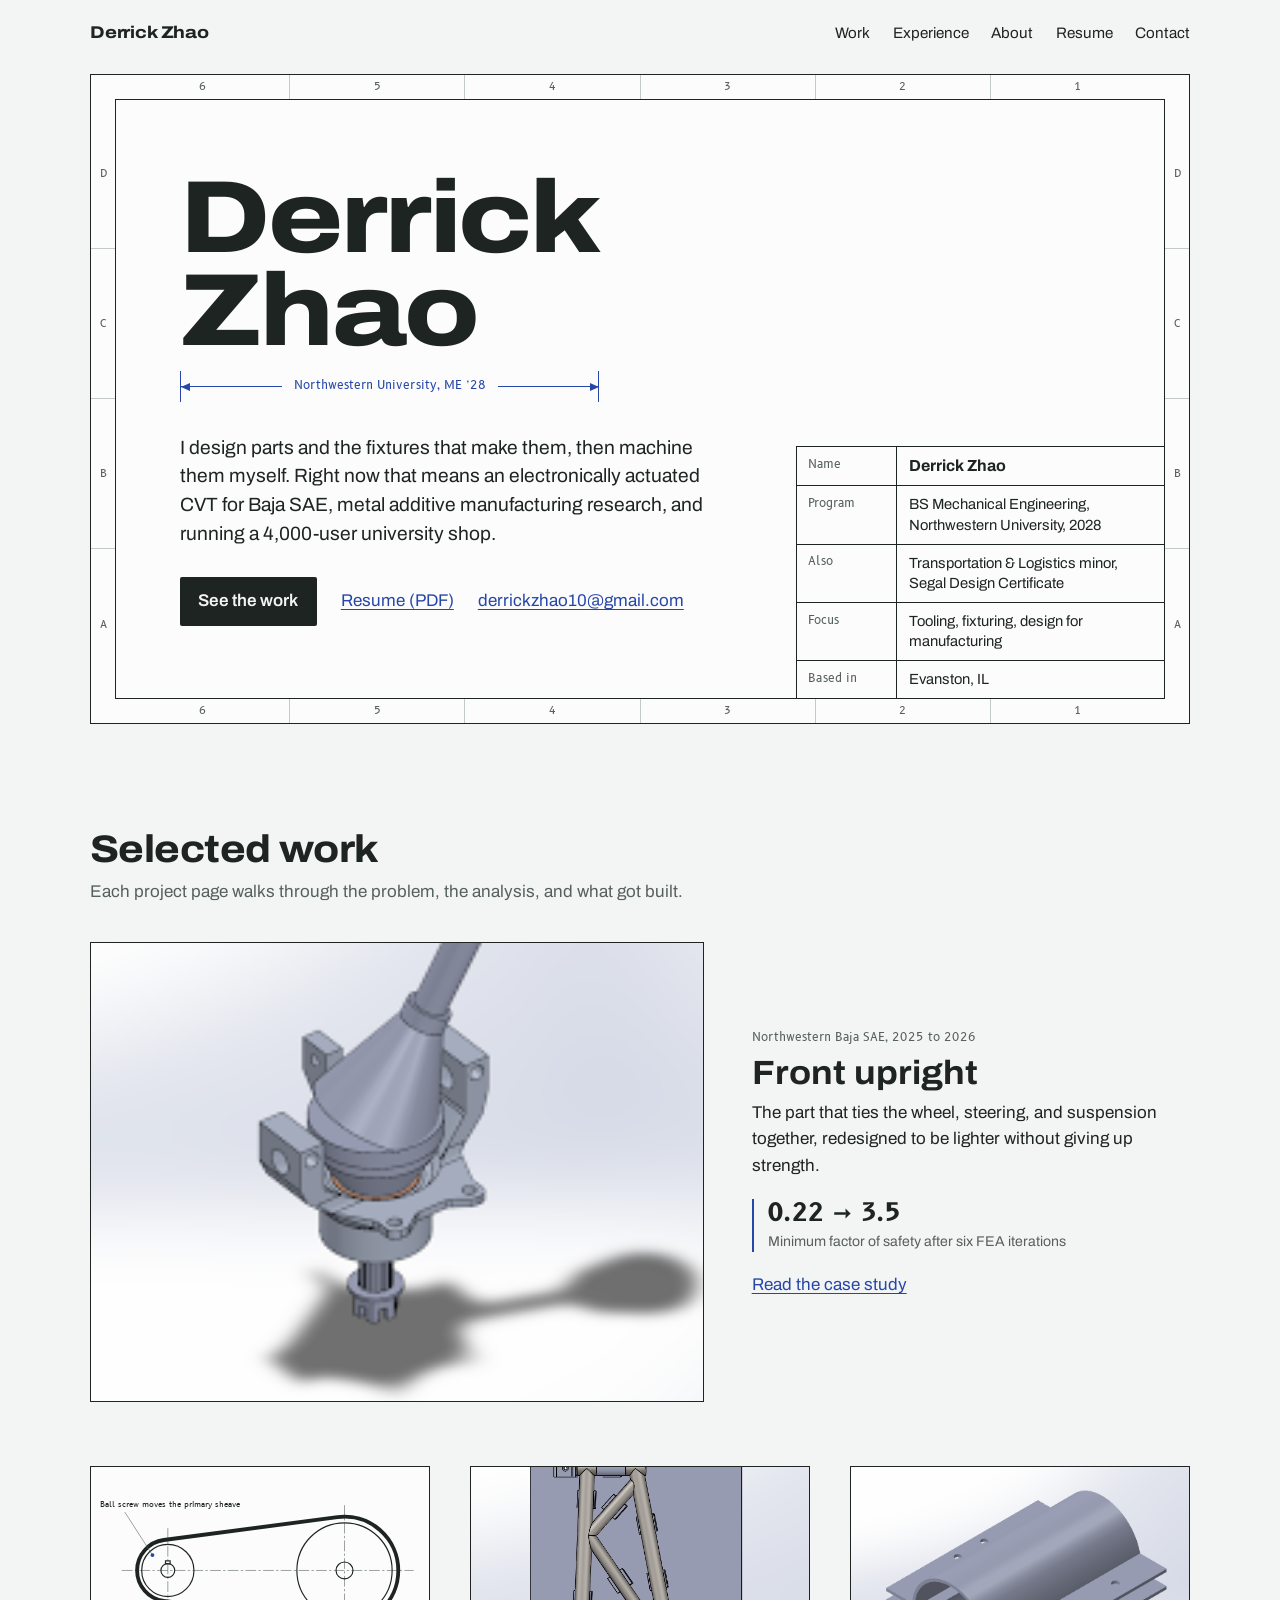
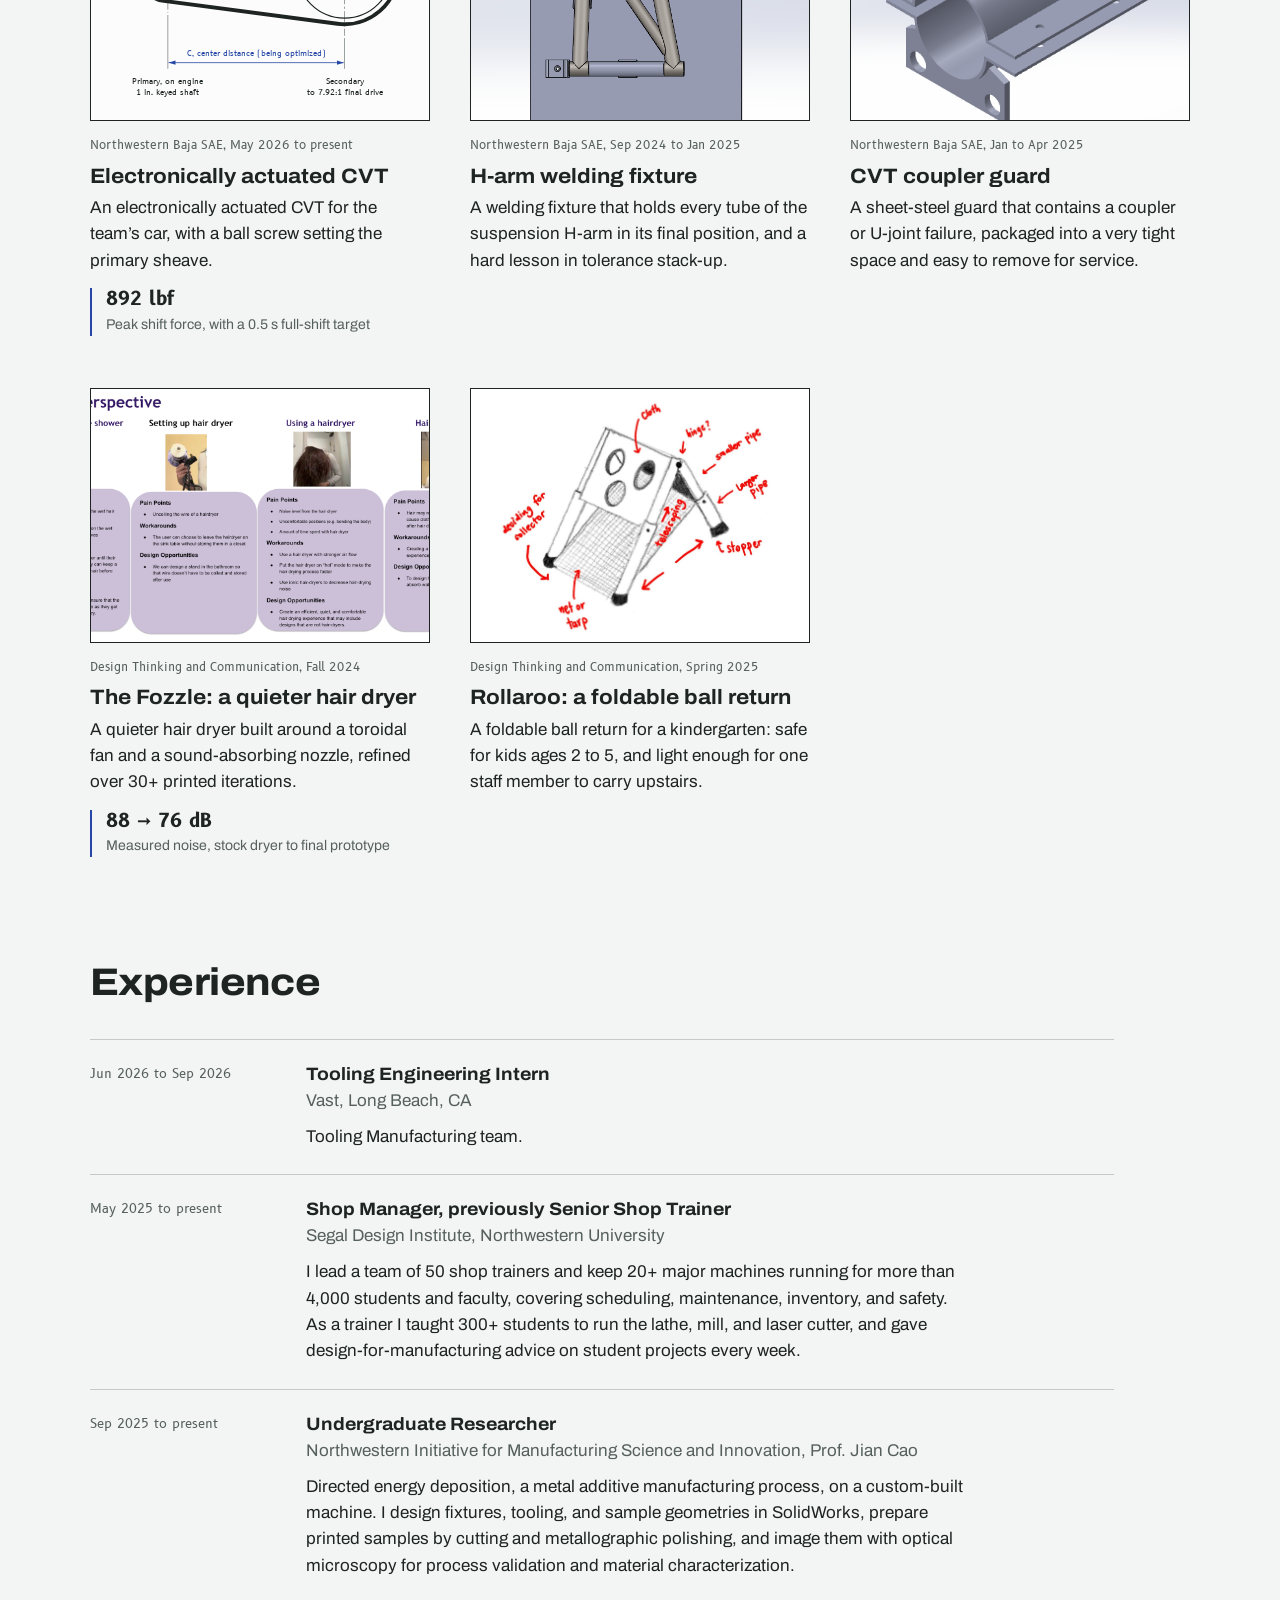
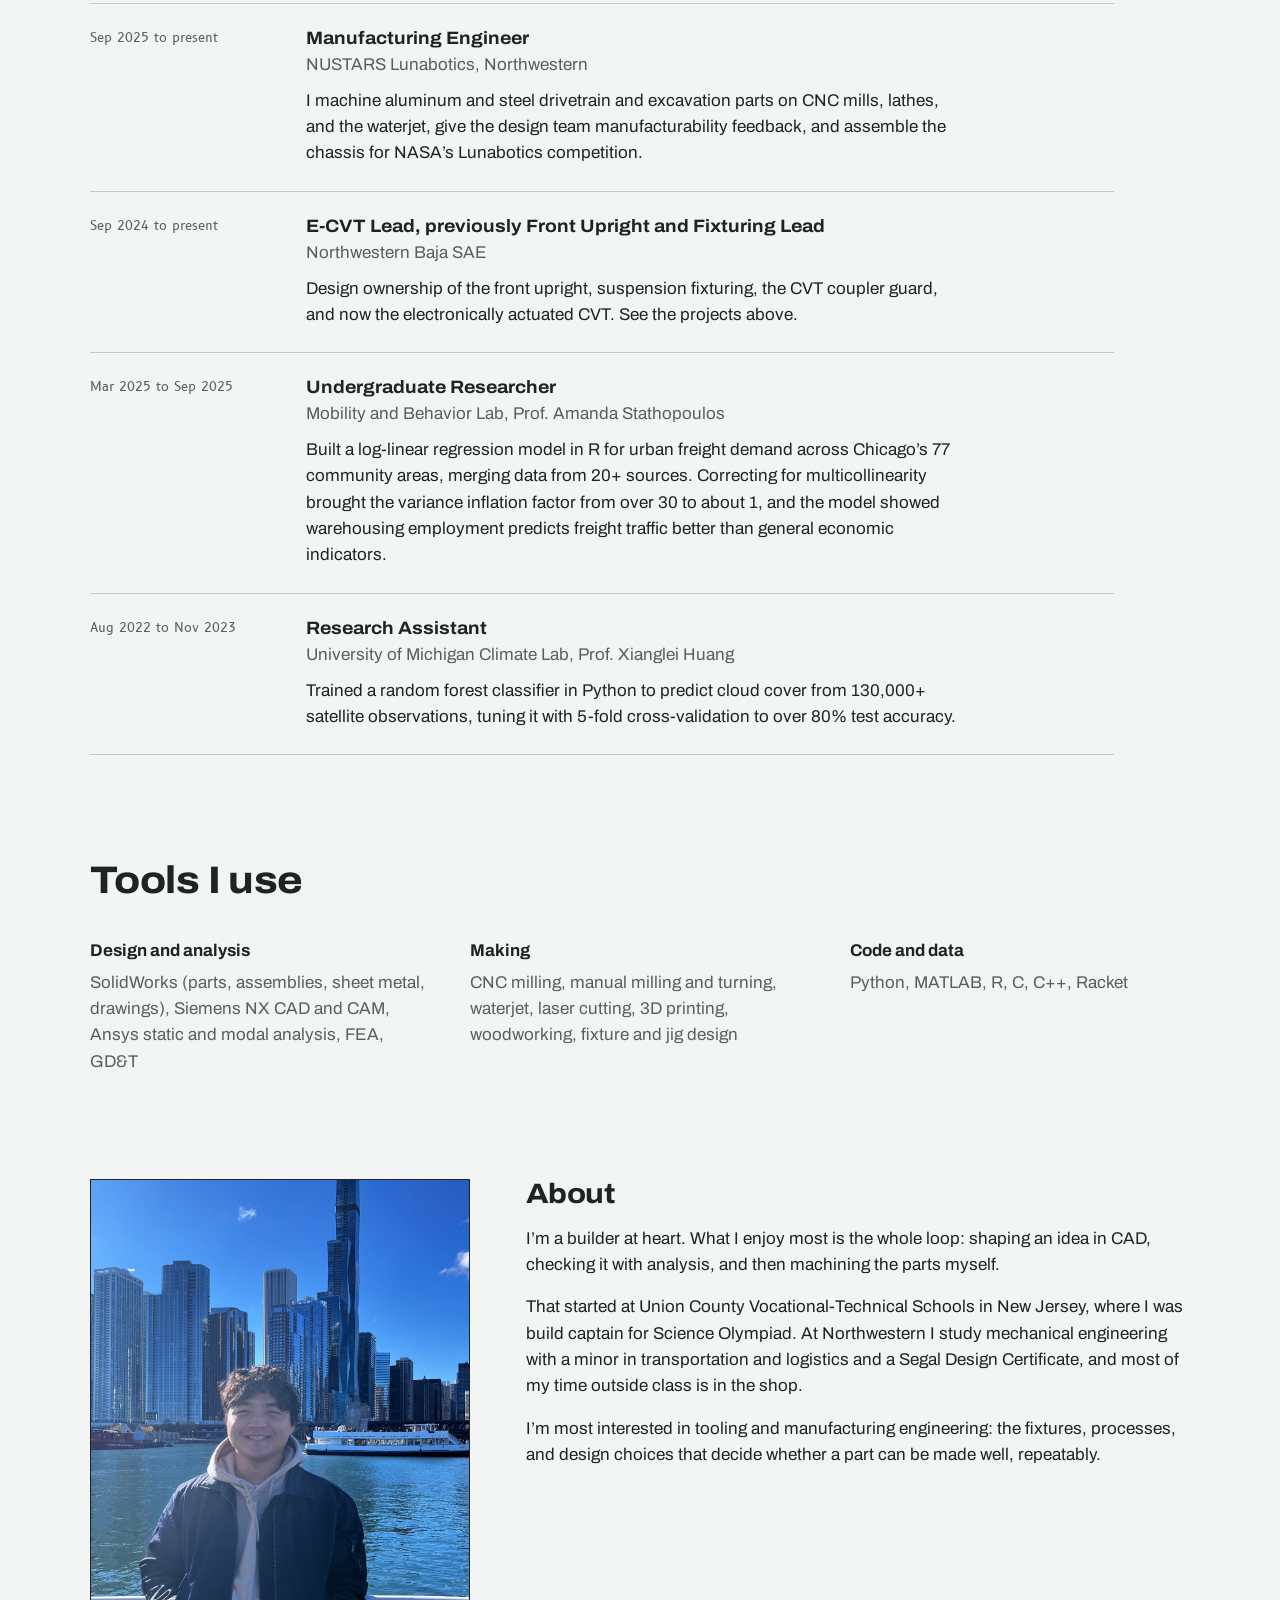
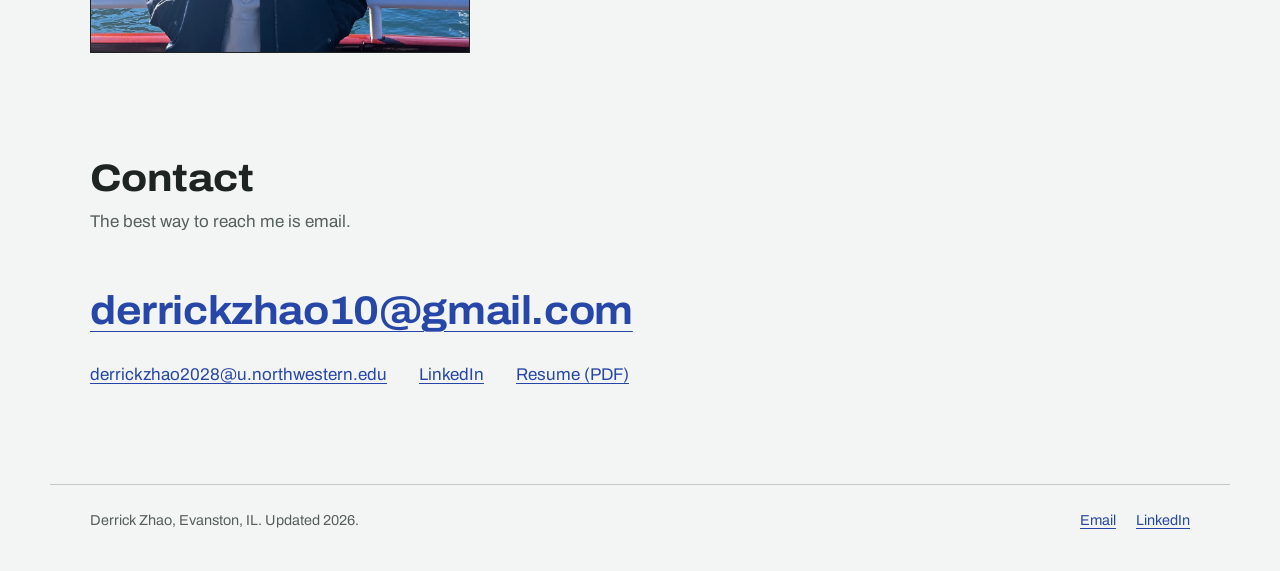
==== index.html @ 694c4a90 "Add files via upload" ====
<!doctype html>
<html lang="en">
<head>
<meta charset="utf-8">
<meta name="viewport" content="width=device-width, initial-scale=1">
<title>Derrick Zhao | Mechanical engineering portfolio</title>
<meta name="description" content="Derrick Zhao designs parts and the fixtures that make them. Mechanical engineering at Northwestern: Baja SAE, metal additive manufacturing research, and shop management.">
<meta property="og:title" content="Derrick Zhao | Mechanical engineering portfolio">
<meta property="og:description" content="Derrick Zhao designs parts and the fixtures that make them. Mechanical engineering at Northwestern: Baja SAE, metal additive manufacturing research, and shop management.">
<meta property="og:type" content="website">
<link rel="icon" href="assets/favicon.svg" type="image/svg+xml">
<link rel="preconnect" href="https://fonts.googleapis.com">
<link rel="preconnect" href="https://fonts.gstatic.com" crossorigin>
<link rel="stylesheet" href="https://fonts.googleapis.com/css2?family=Archivo:wdth,wght@62..125,100..900&family=B612:wght@400;700&display=swap">
<link rel="stylesheet" href="assets/css/site.css">
<script src="assets/js/site.js" defer></script>
</head>
<body>
<a class="skip" href="#main">Skip to content</a>
<header class="site-header">
  <a class="wordmark" href="index.html">Derrick Zhao</a>
  <nav aria-label="Main">
    <a href="index.html#work">Work</a>
    <a href="index.html#experience">Experience</a>
    <a href="index.html#about">About</a>
    <a href="assets/Derrick_Zhao_Resume.pdf">Resume</a>
    <a href="index.html#contact">Contact</a>
  </nav>
</header>
<main id="main">
<section class="sheet" aria-label="Introduction">
  <div class="sheet-frame">
    <div class="zone-row top" aria-hidden="true"><span>6</span><span>5</span><span>4</span><span>3</span><span>2</span><span>1</span></div>
    <div class="zone-col left" aria-hidden="true"><span>D</span><span>C</span><span>B</span><span>A</span></div>
    <div class="sheet-body">
      <div class="hero-main">
        <div class="name-block">
          <h1 class="name">Derrick<br>Zhao</h1>
          <div class="dim" aria-hidden="true"><span class="dim-arm"></span><span class="dim-text">Northwestern University, ME ’28</span><span class="dim-arm"></span></div>
        </div>
        <p class="lede">I design parts and the fixtures that make them, then machine them myself. Right now that means an electronically actuated CVT for Baja SAE, metal additive manufacturing research, and running a 4,000-user university shop.</p>
        <div class="hero-actions">
          <a class="button" href="#work">See the work</a>
          <a href="assets/Derrick_Zhao_Resume.pdf">Resume (PDF)</a>
          <a href="mailto:derrickzhao10@gmail.com">derrickzhao10@gmail.com</a>
        </div>
      </div>
      <dl class="title-block">
  <div class="tb-name"><dt>Name</dt><dd>Derrick Zhao</dd></div>
  <div><dt>Program</dt><dd>BS Mechanical Engineering, Northwestern University, 2028</dd></div>
  <div><dt>Also</dt><dd>Transportation &amp; Logistics minor, Segal Design Certificate</dd></div>
  <div><dt>Focus</dt><dd>Tooling, fixturing, design for manufacturing</dd></div>
  <div><dt>Based in</dt><dd>Evanston, IL</dd></div>
</dl>
    </div>
    <div class="zone-col right" aria-hidden="true"><span>D</span><span>C</span><span>B</span><span>A</span></div>
    <div class="zone-row bottom" aria-hidden="true"><span>6</span><span>5</span><span>4</span><span>3</span><span>2</span><span>1</span></div>
  </div>
</section>

<section class="section" id="work">
  <div class="section-head">
    <h2>Selected work</h2>
    <p>Each project page walks through the problem, the analysis, and what got built.</p>
  </div>
<article class="feature">
  <a class="view-link" href="projects/front-upright.html" tabindex="-1" aria-hidden="true"><div class="view"><img src="assets/img/front-upright/hero.jpg" alt="Front upright CAD model" loading="lazy"></div></a>
  <div>
    <p class="meta">Northwestern Baja SAE, 2025 to 2026</p>
    <h3><a href="projects/front-upright.html">Front upright</a></h3>
    <p>The part that ties the wheel, steering, and suspension together, redesigned to be lighter without giving up strength.</p>
    <p class="result"><span class="result-figure">0.22 → 3.5</span><span class="result-label">Minimum factor of safety after six FEA iterations</span></p>
    <p><a href="projects/front-upright.html">Read the case study</a></p>
  </div>
</article>
  <div class="work-grid">
<article class="work-item">
  <a class="view-link" href="projects/e-cvt.html" tabindex="-1" aria-hidden="true"><div class="view contain"><svg class="schematic" viewBox="0 0 440 280" role="img" aria-labelledby="ecvt-t">
  <title id="ecvt-t">Schematic of the E-CVT: a smaller primary pulley on the engine shaft and a larger secondary pulley joined by the belt, with the center distance dimensioned.</title>
  <defs>
    <marker id="arr" viewBox="0 0 10 10" refX="10" refY="5" markerWidth="9" markerHeight="9" orient="auto-start-reverse">
      <path class="acc-fill" d="M0 1.8 L10 5 L0 8.2z"/>
    </marker>
  </defs>
  <line class="center" x1="40" y1="110" x2="420" y2="110"/>
  <line class="center" x1="100" y1="55" x2="100" y2="165"/>
  <line class="center" x1="330" y1="25" x2="330" y2="195"/>
  <path class="belt" d="M94.78 70.34 L320.87 40.60 A70 70 0 1 1 320.87 179.40 L94.78 149.66 A40 40 0 0 1 94.78 70.34Z"/>
  <circle class="part" cx="100" cy="110" r="34"/>
  <circle class="part" cx="100" cy="110" r="9"/>
  <rect class="part" x="97" y="97.5" width="6" height="4"/>
  <circle class="part" cx="330" cy="110" r="62"/>
  <circle class="part" cx="330" cy="110" r="11"/>
  <line class="thin" x1="100" y1="168" x2="100" y2="238"/>
  <line class="thin" x1="330" y1="198" x2="330" y2="238"/>
  <line class="acc" x1="101" y1="230" x2="329" y2="230" marker-start="url(#arr)" marker-end="url(#arr)"/>
  <text class="acc-text" x="215" y="222" text-anchor="middle">C, center distance (being optimized)</text>
  <text x="100" y="258" text-anchor="middle">Primary, on engine</text>
  <text x="100" y="272" text-anchor="middle">1 in. keyed shaft</text>
  <text x="330" y="258" text-anchor="middle">Secondary</text>
  <text x="330" y="272" text-anchor="middle">to 7.92:1 final drive</text>
  <line class="thin" x1="44" y1="34" x2="80" y2="90"/>
  <circle class="acc-fill" cx="80" cy="90" r="2.5"/>
  <text x="12" y="28">Ball screw moves the primary sheave</text>
</svg></div></a>
  <p class="meta">Northwestern Baja SAE, May 2026 to present</p>
  <h3><a href="projects/e-cvt.html">Electronically actuated CVT</a></h3>
  <p>An electronically actuated CVT for the team’s car, with a ball screw setting the primary sheave.</p>
  <p class="result"><span class="result-figure">892 lbf</span><span class="result-label">Peak shift force, with a 0.5 s full-shift target</span></p>
</article>
<article class="work-item">
  <a class="view-link" href="projects/h-arm-fixture.html" tabindex="-1" aria-hidden="true"><div class="view"><img src="assets/img/h-arm-fixture/hero.jpg" alt="H-arm welding fixture CAD assembly" loading="lazy"></div></a>
  <p class="meta">Northwestern Baja SAE, Sep 2024 to Jan 2025</p>
  <h3><a href="projects/h-arm-fixture.html">H-arm welding fixture</a></h3>
  <p>A welding fixture that holds every tube of the suspension H-arm in its final position, and a hard lesson in tolerance stack-up.</p>
  
</article>
<article class="work-item">
  <a class="view-link" href="projects/cvt-coupler-guard.html" tabindex="-1" aria-hidden="true"><div class="view"><img src="assets/img/cvt-coupler-guard/hero.jpg" alt="CVT coupler guard in the vehicle assembly" loading="lazy"></div></a>
  <p class="meta">Northwestern Baja SAE, Jan to Apr 2025</p>
  <h3><a href="projects/cvt-coupler-guard.html">CVT coupler guard</a></h3>
  <p>A sheet-steel guard that contains a coupler or U-joint failure, packaged into a very tight space and easy to remove for service.</p>
  
</article>
<article class="work-item">
  <a class="view-link" href="projects/fozzle.html" tabindex="-1" aria-hidden="true"><div class="view"><img src="assets/img/fozzle/hero.jpg" alt="The Fozzle hair dryer prototype" loading="lazy"></div></a>
  <p class="meta">Design Thinking and Communication, Fall 2024</p>
  <h3><a href="projects/fozzle.html">The Fozzle: a quieter hair dryer</a></h3>
  <p>A quieter hair dryer built around a toroidal fan and a sound-absorbing nozzle, refined over 30+ printed iterations.</p>
  <p class="result"><span class="result-figure">88 → 76 dB</span><span class="result-label">Measured noise, stock dryer to final prototype</span></p>
</article>
<article class="work-item">
  <a class="view-link" href="projects/rollaroo.html" tabindex="-1" aria-hidden="true"><div class="view"><img src="assets/img/rollaroo/hero.jpg" alt="Rollaroo foldable ball return" loading="lazy"></div></a>
  <p class="meta">Design Thinking and Communication, Spring 2025</p>
  <h3><a href="projects/rollaroo.html">Rollaroo: a foldable ball return</a></h3>
  <p>A foldable ball return for a kindergarten: safe for kids ages 2 to 5, and light enough for one staff member to carry upstairs.</p>
  
</article>
  </div>
</section>

<section class="section" id="experience">
  <div class="section-head">
    <h2>Experience</h2>
  </div>
  <ol class="timeline" reversed>
    <li>
      <p class="when">Jun 2026 to Sep 2026</p>
      <div class="body">
        <h3>Tooling Engineering Intern</h3>
        <p class="org">Vast, Long Beach, CA</p>
        <p>Tooling Manufacturing team.</p>
        <!-- TODO: Add 1 to 2 sentences on what you designed or built, cleared for public sharing. -->
      </div>
    </li>
    <li>
      <p class="when">May 2025 to present</p>
      <div class="body">
        <h3>Shop Manager, previously Senior Shop Trainer</h3>
        <p class="org">Segal Design Institute, Northwestern University</p>
        <p>I lead a team of 50 shop trainers and keep 20+ major machines running for more than 4,000 students and faculty, covering scheduling, maintenance, inventory, and safety. As a trainer I taught 300+ students to run the lathe, mill, and laser cutter, and gave design-for-manufacturing advice on student projects every week.</p>
      </div>
    </li>
    <li>
      <p class="when">Sep 2025 to present</p>
      <div class="body">
        <h3>Undergraduate Researcher</h3>
        <p class="org">Northwestern Initiative for Manufacturing Science and Innovation, Prof. Jian Cao</p>
        <p>Directed energy deposition, a metal additive manufacturing process, on a custom-built machine. I design fixtures, tooling, and sample geometries in SolidWorks, prepare printed samples by cutting and metallographic polishing, and image them with optical microscopy for process validation and material characterization.</p>
      </div>
    </li>
    <li>
      <p class="when">Sep 2025 to present</p>
      <div class="body">
        <h3>Manufacturing Engineer</h3>
        <p class="org">NUSTARS Lunabotics, Northwestern</p>
        <p>I machine aluminum and steel drivetrain and excavation parts on CNC mills, lathes, and the waterjet, give the design team manufacturability feedback, and assemble the chassis for NASA’s Lunabotics competition.</p>
      </div>
    </li>
    <li>
      <p class="when">Sep 2024 to present</p>
      <div class="body">
        <h3>E-CVT Lead, previously Front Upright and Fixturing Lead</h3>
        <p class="org">Northwestern Baja SAE</p>
        <p>Design ownership of the front upright, suspension fixturing, the CVT coupler guard, and now the electronically actuated CVT. See the projects above.</p>
      </div>
    </li>
    <li>
      <p class="when">Mar 2025 to Sep 2025</p>
      <div class="body">
        <h3>Undergraduate Researcher</h3>
        <p class="org">Mobility and Behavior Lab, Prof. Amanda Stathopoulos</p>
        <p>Built a log-linear regression model in R for urban freight demand across Chicago’s 77 community areas, merging data from 20+ sources. Correcting for multicollinearity brought the variance inflation factor from over 30 to about 1, and the model showed warehousing employment predicts freight traffic better than general economic indicators.</p>
      </div>
    </li>
    <li>
      <p class="when">Aug 2022 to Nov 2023</p>
      <div class="body">
        <h3>Research Assistant</h3>
        <p class="org">University of Michigan Climate Lab, Prof. Xianglei Huang</p>
        <p>Trained a random forest classifier in Python to predict cloud cover from 130,000+ satellite observations, tuning it with 5-fold cross-validation to over 80% test accuracy.</p>
      </div>
    </li>
  </ol>
</section>

<section class="section" id="skills">
  <div class="section-head">
    <h2>Tools I use</h2>
  </div>
  <dl class="skills">
    <div>
      <dt>Design and analysis</dt>
      <dd>SolidWorks (parts, assemblies, sheet metal, drawings), Siemens NX CAD and CAM, Ansys static and modal analysis, FEA, GD&amp;T</dd>
    </div>
    <div>
      <dt>Making</dt>
      <dd>CNC milling, manual milling and turning, waterjet, laser cutting, 3D printing, woodworking, fixture and jig design</dd>
    </div>
    <div>
      <dt>Code and data</dt>
      <dd>Python, MATLAB, R, C, C++, Racket</dd>
    </div>
  </dl>
</section>

<section class="section" id="about">
  <div class="about">
    <div class="view"><img src="assets/img/about.jpg" alt="Derrick Zhao" loading="lazy"></div>
    <div class="prose">
      <h2>About</h2>
      <p style="margin-top:1rem">I’m a builder at heart. What I enjoy most is the whole loop: shaping an idea in CAD, checking it with analysis, and then machining the parts myself.</p>
      <p>That started at Union County Vocational-Technical Schools in New Jersey, where I was build captain for Science Olympiad. At Northwestern I study mechanical engineering with a minor in transportation and logistics and a Segal Design Certificate, and most of my time outside class is in the shop.</p>
      <p>I’m most interested in tooling and manufacturing engineering: the fixtures, processes, and design choices that decide whether a part can be made well, repeatably.</p>
    </div>
  </div>
</section>

<section class="section" id="contact">
  <div class="section-head">
    <h2>Contact</h2>
    <p>The best way to reach me is email.</p>
  </div>
  <a class="contact-main" href="mailto:derrickzhao10@gmail.com">derrickzhao10@gmail.com</a>
  <ul class="contact-list">
    <li><a href="mailto:derrickzhao2028@u.northwestern.edu">derrickzhao2028@u.northwestern.edu</a></li>
    <li><a href="https://www.linkedin.com/in/derrick-zhao-846027306">LinkedIn</a></li>
    <li><a href="assets/Derrick_Zhao_Resume.pdf">Resume (PDF)</a></li>
  </ul>
</section>
</main>
<footer class="site-footer">
  <p>Derrick Zhao, Evanston, IL. Updated <span data-year>2026</span>.</p>
  <p><a href="mailto:derrickzhao10@gmail.com">Email</a><a href="https://www.linkedin.com/in/derrick-zhao-846027306">LinkedIn</a></p>
</footer>
</body>
</html>
---- assets/css/site.css ----
/* Derrick Zhao portfolio
   Design idea: the site reads like an engineering drawing sheet. The hero is a
   framed sheet with ASME-style zone markers and a title block; everything else
   stays quiet so the work carries the page. */

:root {
  --paper: #F3F5F4;
  --sheet: #FBFCFB;
  --ink: #1E2422;
  --ink-2: #56605C;
  --rule: #C3CAC7;
  --frame: #1E2422;
  --accent: #2747A8;      /* layout-fluid blue */
  --hatch: #D2D8D5;

  --font-body: "Archivo", "Helvetica Neue", Arial, sans-serif;
  --font-tech: "B612", "Archivo", "Helvetica Neue", Arial, sans-serif;

  --measure: 66ch;
  --page: 1180px;
  --gutter: clamp(1.25rem, 4vw, 2.5rem);
  color-scheme: light;
}

@media (prefers-color-scheme: dark) {
  :root {
    --paper: #151A19;
    --sheet: #1B2120;
    --ink: #E2E7E5;
    --ink-2: #A0AAA6;
    --rule: #38423F;
    --frame: #B9C2BE;
    --accent: #97ACF2;
    --hatch: #2C3533;
    color-scheme: dark;
  }
}

*, *::before, *::after { box-sizing: border-box; }
html { -webkit-text-size-adjust: 100%; scroll-behavior: smooth; }
body {
  margin: 0;
  background: var(--paper);
  color: var(--ink);
  font-family: var(--font-body);
  font-size: 1.0625rem;
  line-height: 1.55;
}
img { display: block; max-width: 100%; }
a { color: var(--accent); text-underline-offset: 0.18em; text-decoration-thickness: 1px; }
a:hover { text-decoration-thickness: 2px; }
:focus-visible { outline: 2px solid var(--accent); outline-offset: 3px; }
p { margin: 0 0 1rem; }

.skip { position: absolute; left: -999px; }
.skip:focus { left: 1rem; top: 1rem; z-index: 10; background: var(--sheet); padding: 0.5rem 1rem; }

/* ---------- Header and footer ---------- */
.site-header {
  max-width: var(--page);
  margin: 0 auto;
  padding: 1.25rem var(--gutter);
  display: flex;
  justify-content: space-between;
  align-items: baseline;
  gap: 0.75rem 1.5rem;
  flex-wrap: wrap;
}
.wordmark {
  color: var(--ink);
  text-decoration: none;
  font-weight: 750;
  font-variation-settings: "wdth" 115;
  letter-spacing: -0.01em;
}
.site-header nav { display: flex; flex-wrap: wrap; gap: 0.5rem 1.4rem; }
.site-header nav a { color: var(--ink); text-decoration: none; font-size: 0.95rem; }
.site-header nav a:hover { color: var(--accent); text-decoration: underline; }

.site-footer {
  max-width: var(--page);
  margin: 6rem auto 0;
  padding: 1.5rem var(--gutter) 2.5rem;
  border-top: 1px solid var(--rule);
  display: flex;
  flex-wrap: wrap;
  justify-content: space-between;
  gap: 0.5rem 2rem;
  font-size: 0.9rem;
  color: var(--ink-2);
}
.site-footer p { margin: 0; }
.site-footer a { margin-left: 1.25rem; }
.site-footer a:first-child { margin-left: 0; }

/* ---------- Hero: the drawing sheet ---------- */
.sheet { max-width: var(--page); margin: 0.5rem auto 0; padding: 0 var(--gutter); }
.sheet-frame {
  display: grid;
  grid-template-columns: 1.5rem minmax(0, 1fr) 1.5rem;
  grid-template-rows: 1.5rem auto 1.5rem;
  border: 1.5px solid var(--frame);
  background: var(--sheet);
}
.zone-row { grid-column: 2; display: flex; }
.zone-row.top { grid-row: 1; }
.zone-row.bottom { grid-row: 3; }
.zone-row span {
  flex: 1;
  text-align: center;
  font: 400 0.7rem/1.5rem var(--font-tech);
  color: var(--ink-2);
  border-left: 1px solid var(--rule);
}
.zone-row span:first-child { border-left: 0; }
.zone-col { grid-row: 2; display: flex; flex-direction: column; }
.zone-col.left { grid-column: 1; }
.zone-col.right { grid-column: 3; }
.zone-col span {
  flex: 1;
  display: flex;
  align-items: center;
  justify-content: center;
  font: 400 0.7rem var(--font-tech);
  color: var(--ink-2);
  border-top: 1px solid var(--rule);
}
.zone-col span:first-child { border-top: 0; }

.sheet-body {
  grid-column: 2;
  grid-row: 2;
  border: 1px solid var(--frame);
  display: grid;
  grid-template-columns: minmax(0, 1fr) minmax(0, 23rem);
  align-items: end;
}
.hero-main { padding: clamp(2rem, 6vw, 4.5rem) clamp(1.25rem, 5vw, 4rem); }

.name-block { display: inline-grid; gap: 0.9rem; margin-bottom: 2rem; }
.name {
  margin: 0;
  font-weight: 800;
  font-variation-settings: "wdth" 118;
  font-size: clamp(3rem, 8vw, 7rem);
  line-height: 0.9;
  letter-spacing: -0.025em;
}

/* Dimension line under the name, with extension lines and arrowheads */
.dim {
  display: flex;
  align-items: center;
  gap: 0.75rem;
  padding: 0.45rem 0;
  border-inline: 1px solid var(--accent);
  color: var(--accent);
  font: 400 0.78rem/1.3 var(--font-tech);
  text-align: center;
}
.dim-text { white-space: nowrap; }
.dim-arm { flex: 1; min-width: 1.5rem; height: 1px; background: currentColor; position: relative; }
.dim-arm::before {
  content: "";
  position: absolute;
  top: -3.5px;
  border-top: 4px solid transparent;
  border-bottom: 4px solid transparent;
}
.dim-arm:first-child::before { left: 0; border-right: 9px solid currentColor; }
.dim-arm:last-child::before { right: 0; border-left: 9px solid currentColor; }

@media (prefers-reduced-motion: no-preference) {
  .dim-arm { animation: draw 0.9s 0.25s cubic-bezier(0.2, 0.7, 0.2, 1) both; }
  .dim-arm:first-child { transform-origin: right center; }
  .dim-arm:last-child { transform-origin: left center; }
  .dim-text { animation: appear 0.5s 0.15s ease-out both; }
}
@keyframes draw { from { transform: scaleX(0); } }
@keyframes appear { from { opacity: 0; } }

.lede { font-size: 1.2rem; line-height: 1.5; max-width: 36rem; margin: 0 0 1.75rem; }
.hero-actions { display: flex; flex-wrap: wrap; align-items: center; gap: 0.75rem 1.5rem; }
.button {
  display: inline-block;
  padding: 0.7rem 1.15rem;
  background: var(--ink);
  color: var(--paper);
  text-decoration: none;
  font-weight: 600;
  border-radius: 2px;
}
.button:hover { background: var(--accent); color: var(--sheet); }

/* Title block: real drawing-sheet info, boxed like the corner of a print */
.title-block { margin: 0; border-top: 1px solid var(--frame); border-left: 1px solid var(--frame); }
.title-block.boxed { border: 1px solid var(--frame); }
.title-block > div {
  display: grid;
  grid-template-columns: 6.25rem minmax(0, 1fr);
  border-top: 1px solid var(--frame);
}
.title-block > div:first-child { border-top: 0; }
.title-block dt {
  padding: 0.55rem 0.7rem;
  border-right: 1px solid var(--frame);
  font: 400 0.72rem/1.5 var(--font-tech);
  color: var(--ink-2);
}
.title-block dd { margin: 0; padding: 0.5rem 0.75rem; font-size: 0.92rem; line-height: 1.4; }
.title-block .tb-name dd { font-weight: 700; font-size: 1rem; }

/* ---------- Sections ---------- */
.section { max-width: var(--page); margin: 0 auto; padding: clamp(4rem, 9vw, 6.5rem) var(--gutter) 0; }
.section-head { max-width: var(--measure); margin-bottom: 2.25rem; }
.section-head p { color: var(--ink-2); margin: 0.6rem 0 0; }
h2 {
  margin: 0;
  font-size: clamp(1.75rem, 3.5vw, 2.4rem);
  font-weight: 750;
  font-variation-settings: "wdth" 110;
  letter-spacing: -0.015em;
  line-height: 1.1;
}
h3 {
  margin: 0 0 0.4rem;
  font-size: 1.3rem;
  font-weight: 700;
  font-variation-settings: "wdth" 108;
  line-height: 1.2;
}
h3 a { color: var(--ink); text-decoration: none; }
h3 a:hover { color: var(--accent); text-decoration: underline; }

/* Image frames. Missing files show a section-hatch and the expected path. */
.view {
  position: relative;
  overflow: hidden;
  aspect-ratio: 4 / 3;
  border: 1px solid var(--frame);
  background: var(--sheet);
}
.view img { width: 100%; height: 100%; object-fit: cover; }
.view.contain img { object-fit: contain; }
.view.is-missing {
  background:
    repeating-linear-gradient(45deg, transparent 0 7px, var(--hatch) 7px 8px),
    var(--sheet);
}
.view.is-missing img { display: none; }
.view.is-missing::after {
  content: attr(data-missing);
  position: absolute;
  left: 0.6rem;
  right: 0.6rem;
  bottom: 0.6rem;
  padding: 0.3rem 0.45rem;
  background: var(--sheet);
  border: 1px solid var(--rule);
  font: 400 0.72rem/1.4 var(--font-tech);
  color: var(--ink-2);
  word-break: break-all;
}
a.view-link { display: block; }

/* Key results */
.result { display: grid; gap: 0.2rem; margin: 1.25rem 0; padding-left: 0.9rem; border-left: 2px solid var(--accent); }
.result-figure { font: 700 1.55rem/1.15 var(--font-tech); }
.result-label { font-size: 0.88rem; color: var(--ink-2); }

.meta { margin: 0 0 0.35rem; font: 400 0.78rem/1.5 var(--font-tech); color: var(--ink-2); }

/* Featured project */
.feature {
  display: grid;
  grid-template-columns: minmax(0, 7fr) minmax(0, 5fr);
  gap: 2rem 3rem;
  align-items: center;
  margin-bottom: 4rem;
}
.feature h3 { font-size: clamp(1.6rem, 2.8vw, 2.1rem); }

.work-grid {
  display: grid;
  grid-template-columns: repeat(auto-fill, minmax(min(100%, 21rem), 1fr));
  gap: 3.25rem 2.5rem;
}
.work-item .view { margin-bottom: 1rem; }
.work-item p { margin-bottom: 0.5rem; }
.work-item .result { margin: 0.9rem 0 0; }
.work-item .result-figure { font-size: 1.2rem; }

/* Experience */
.timeline { list-style: none; margin: 0; padding: 0; max-width: 64rem; }
.timeline > li {
  display: grid;
  grid-template-columns: 11.5rem minmax(0, 1fr);
  gap: 0.25rem 2rem;
  padding: 1.5rem 0;
  border-top: 1px solid var(--rule);
}
.timeline > li:last-child { border-bottom: 1px solid var(--rule); }
.when { font: 400 0.8rem/1.7 var(--font-tech); color: var(--ink-2); }
.timeline h3 { font-size: 1.12rem; margin-bottom: 0.15rem; }
.org { color: var(--ink-2); margin: 0 0 0.6rem; }
.timeline p:last-child { margin-bottom: 0; }
.timeline .body { max-width: var(--measure); }

/* Skills */
.skills { display: grid; grid-template-columns: repeat(auto-fit, minmax(min(100%, 17rem), 1fr)); gap: 2rem 2.5rem; margin: 0; }
.skills dt { font-weight: 700; margin-bottom: 0.35rem; }
.skills dd { margin: 0; color: var(--ink-2); }

/* About */
.about { display: grid; grid-template-columns: minmax(0, 4fr) minmax(0, 7fr); gap: 2rem 3.5rem; align-items: start; }
.about .view { aspect-ratio: 4 / 5; }
.about .prose { max-width: var(--measure); }

/* Contact */
.contact-main {
  display: inline-block;
  margin: 0.5rem 0 1.25rem;
  font-size: clamp(1.4rem, 4.2vw, 2.5rem);
  font-weight: 700;
  font-variation-settings: "wdth" 108;
  letter-spacing: -0.01em;
  word-break: break-word;
}
.contact-list { list-style: none; margin: 0; padding: 0; display: flex; flex-wrap: wrap; gap: 0.5rem 2rem; }

/* ---------- Case study pages ---------- */
.case { max-width: var(--page); margin: 0 auto; padding: 1rem var(--gutter) 0; }
.back { font-size: 0.95rem; }
.case-head {
  display: grid;
  grid-template-columns: minmax(0, 1fr) minmax(0, 22rem);
  gap: 2rem 3.5rem;
  align-items: end;
  margin: 1.75rem 0 2.5rem;
}
.case-head h1 {
  margin: 0 0 1rem;
  font-size: clamp(2.4rem, 6vw, 4.4rem);
  font-weight: 800;
  font-variation-settings: "wdth" 115;
  line-height: 0.98;
  letter-spacing: -0.02em;
}
.case-head .lede { margin: 0; }
.case-hero { margin: 0 0 3.5rem; }
.case-hero .view { aspect-ratio: 16 / 9; }

.prose { max-width: var(--measure); }
.prose h2 { font-size: clamp(1.4rem, 2.6vw, 1.75rem); margin: 3rem 0 0.8rem; }
.prose > h2:first-child { margin-top: 0; }
.prose ul, .prose ol { padding-left: 1.25rem; margin: 0 0 1rem; }
.prose li { margin-bottom: 0.4rem; }

.gallery { margin: 2.25rem 0 2.75rem; }
.gallery .grid { display: grid; grid-template-columns: repeat(auto-fit, minmax(min(100%, 16rem), 1fr)); gap: 1rem; }
.gallery.single .grid { grid-template-columns: minmax(0, 1fr); max-width: 52rem; }
figcaption { margin-top: 0.6rem; font-size: 0.88rem; color: var(--ink-2); max-width: var(--measure); }

.results { display: grid; grid-template-columns: repeat(auto-fit, minmax(min(100%, 14rem), 1fr)); gap: 0.5rem 2rem; margin: 1.5rem 0 1rem; }
.results .result { margin: 0.5rem 0; }

.case-nav {
  display: flex;
  justify-content: space-between;
  flex-wrap: wrap;
  gap: 1rem 2rem;
  margin-top: 4.5rem;
  padding-top: 1.5rem;
  border-top: 1px solid var(--rule);
}
.case-nav a { display: grid; gap: 0.15rem; text-decoration: none; }
.case-nav a span { font: 400 0.75rem var(--font-tech); color: var(--ink-2); }
.case-nav a strong { font-weight: 700; font-size: 1.1rem; }
.case-nav a:hover strong { text-decoration: underline; }
.case-nav .next { text-align: right; margin-left: auto; }

/* Inline SVG schematics */
.schematic { width: 100%; height: 100%; color: var(--ink); }
.schematic text { font-family: var(--font-tech); font-size: 11px; fill: currentColor; }
.schematic .thin { stroke: var(--ink-2); stroke-width: 0.75; fill: none; }
.schematic .center { stroke: var(--ink-2); stroke-width: 0.75; stroke-dasharray: 14 3 3 3; fill: none; }
.schematic .part { stroke: currentColor; stroke-width: 1.5; fill: none; }
.schematic .belt { stroke: currentColor; stroke-width: 5; fill: none; stroke-linejoin: round; }
.schematic .acc { stroke: var(--accent); stroke-width: 1; fill: none; }
.schematic .acc-fill { fill: var(--accent); }
.schematic .acc-text { fill: var(--accent); }

/* ---------- Responsive ---------- */
@media (max-width: 860px) {
  .sheet-body { grid-template-columns: minmax(0, 1fr); }
  .title-block { border-left: 0; }
  .feature, .about, .case-head { grid-template-columns: minmax(0, 1fr); }
  .about .view { max-width: 22rem; }
  .timeline > li { grid-template-columns: minmax(0, 1fr); }
}
@media (max-width: 560px) {
  .sheet-frame { display: block; padding: 0.35rem; }
  .zone-row, .zone-col { display: none; }
  .title-block > div { grid-template-columns: 5.25rem minmax(0, 1fr); }
  .site-footer a { margin-left: 0; margin-right: 1.25rem; }
}

@media print {
  .site-header nav, .skip, .hero-actions, .case-nav { display: none; }
  body { background: #fff; }
}
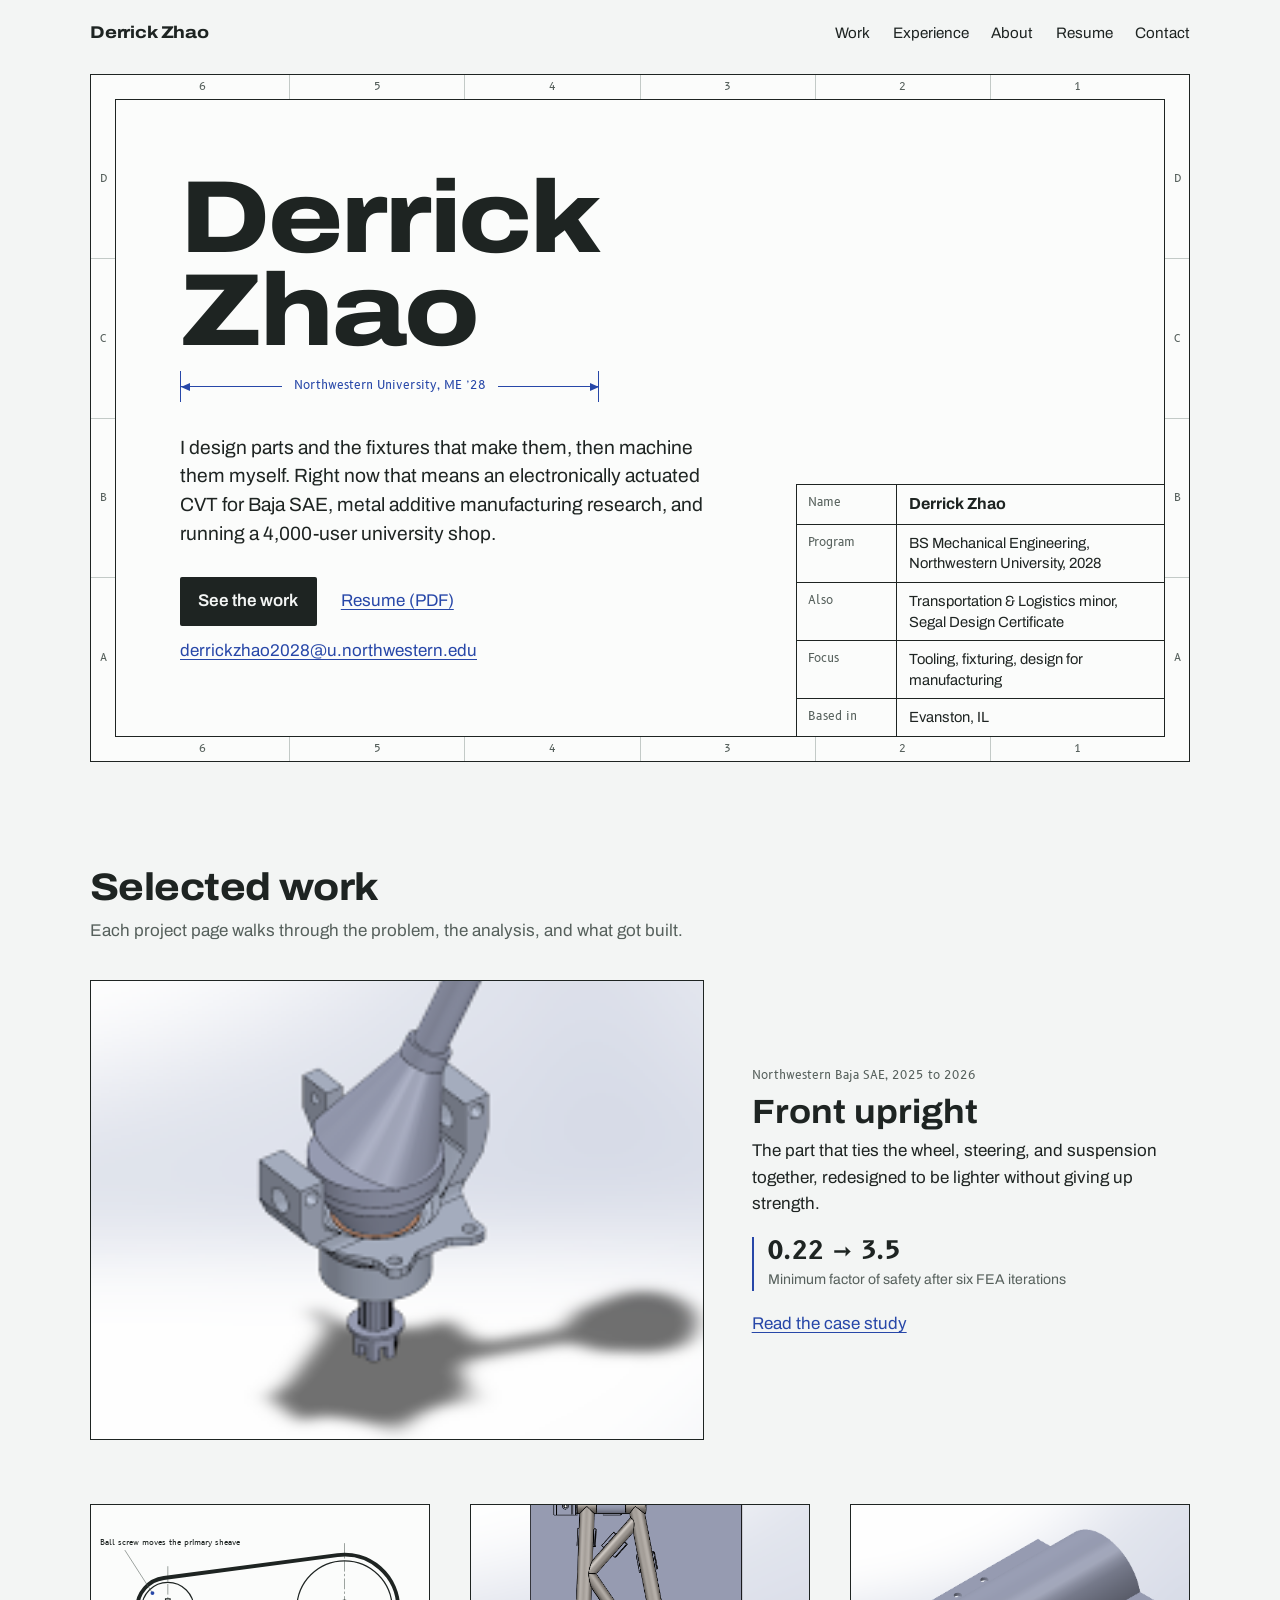
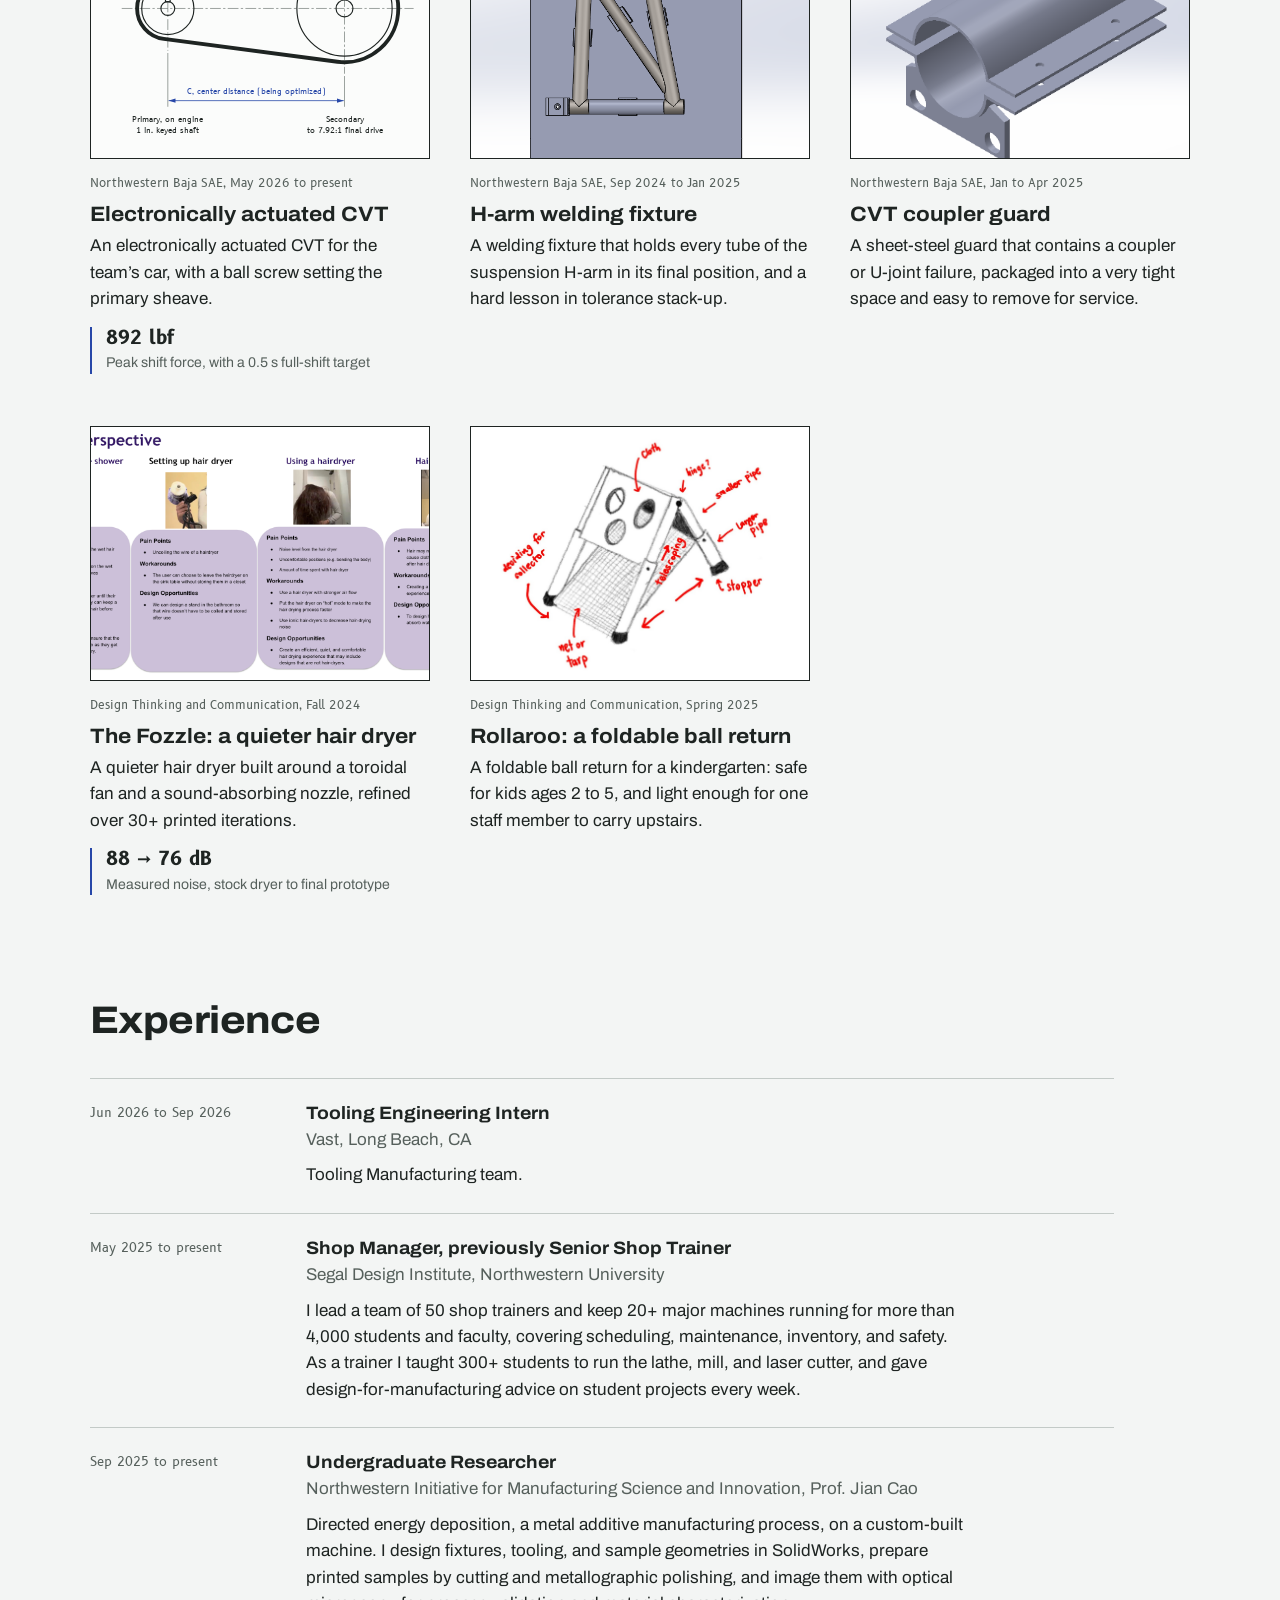
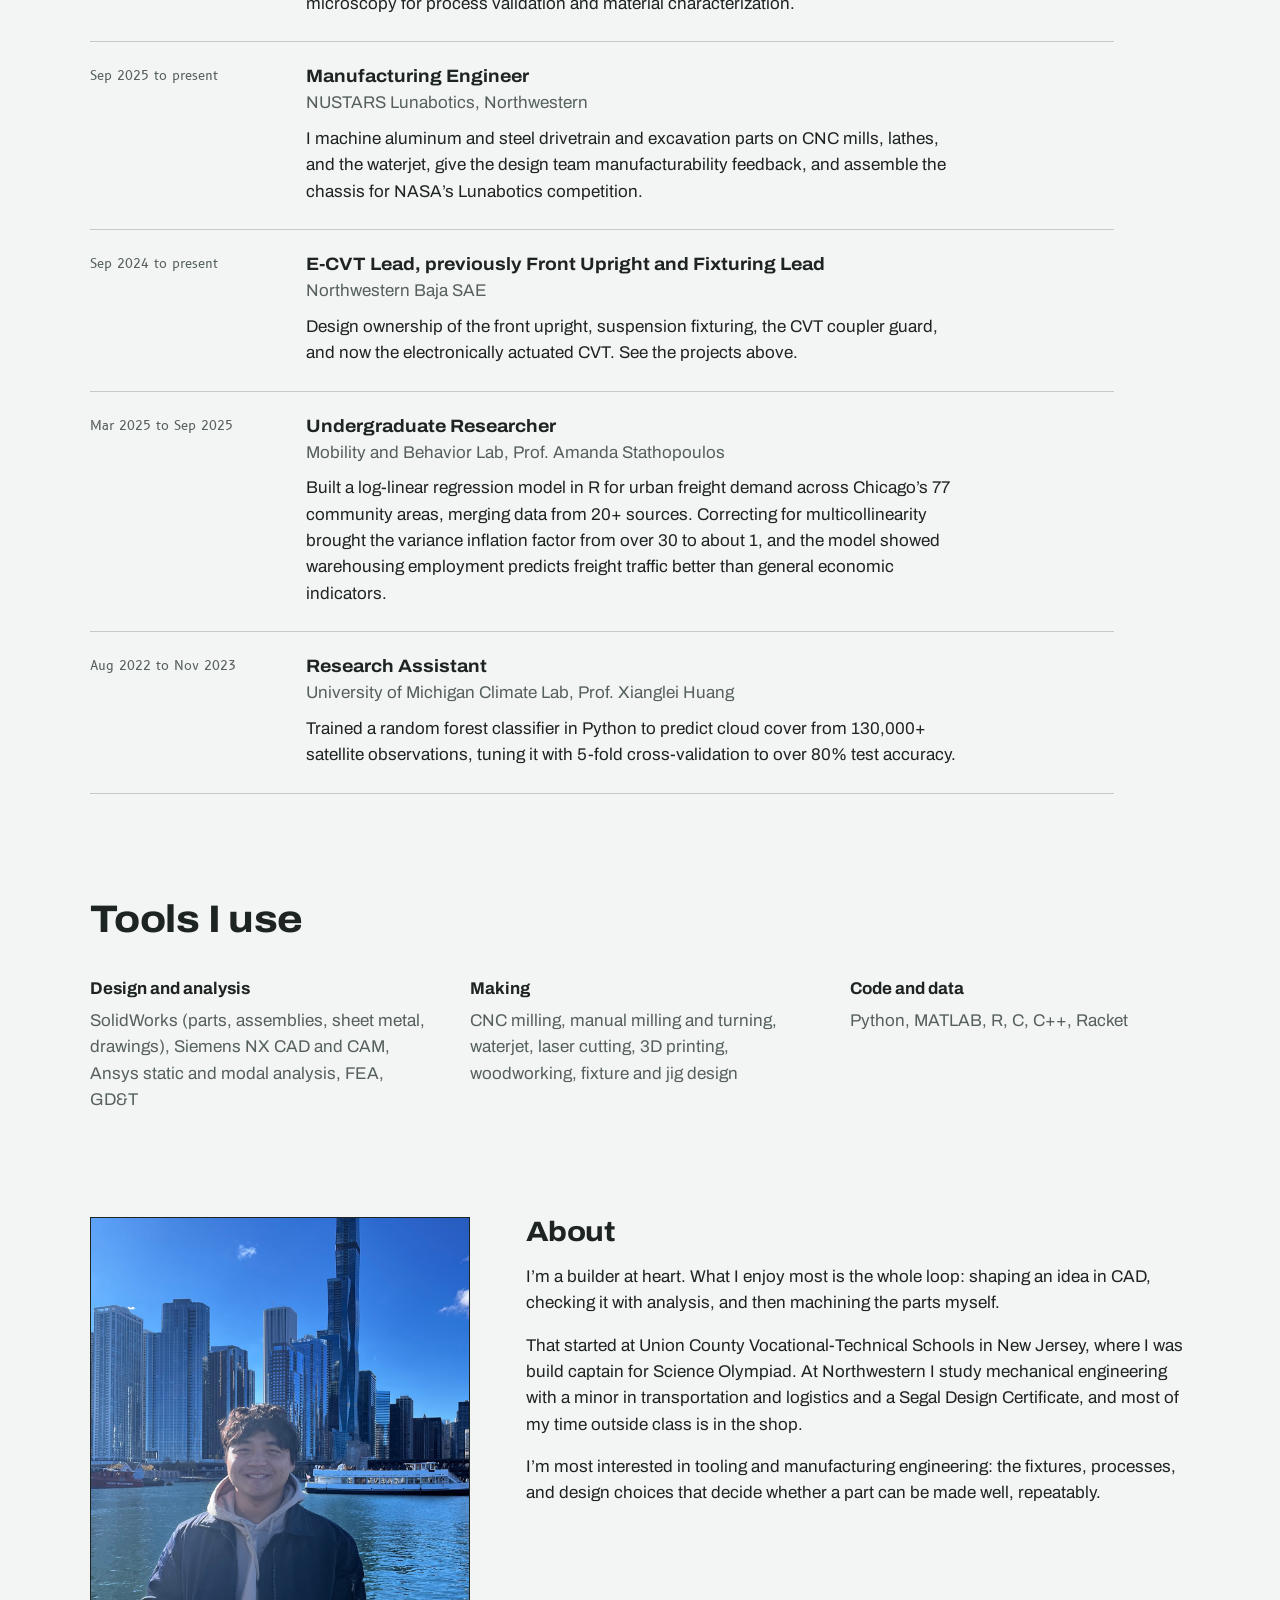
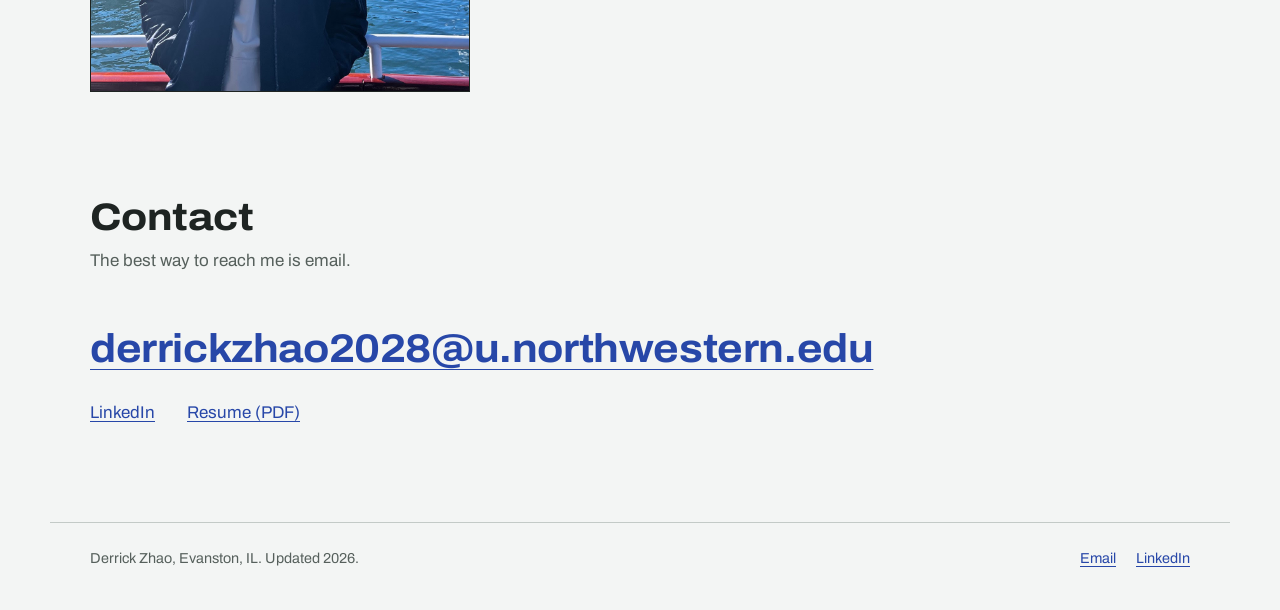
==== commit dcb42d67: "Update index.html" ====
--- a/index.html
+++ b/index.html
@@ -42,7 +42,7 @@
         <div class="hero-actions">
           <a class="button" href="#work">See the work</a>
           <a href="assets/Derrick_Zhao_Resume.pdf">Resume (PDF)</a>
-          <a href="mailto:derrickzhao10@gmail.com">derrickzhao10@gmail.com</a>
+          <a href="mailto:derrickzhao2028@u.northwestern.edu">derrickzhao2028@u.northwestern.edu</a>
         </div>
       </div>
       <dl class="title-block">
@@ -241,9 +241,8 @@
     <h2>Contact</h2>
     <p>The best way to reach me is email.</p>
   </div>
-  <a class="contact-main" href="mailto:derrickzhao10@gmail.com">derrickzhao10@gmail.com</a>
+  <a class="contact-main" href="mailto:derrickzhao2028@u.northwestern.edu">derrickzhao2028@u.northwestern.edu</a>
   <ul class="contact-list">
-    <li><a href="mailto:derrickzhao2028@u.northwestern.edu">derrickzhao2028@u.northwestern.edu</a></li>
     <li><a href="https://www.linkedin.com/in/derrick-zhao-846027306">LinkedIn</a></li>
     <li><a href="assets/Derrick_Zhao_Resume.pdf">Resume (PDF)</a></li>
   </ul>
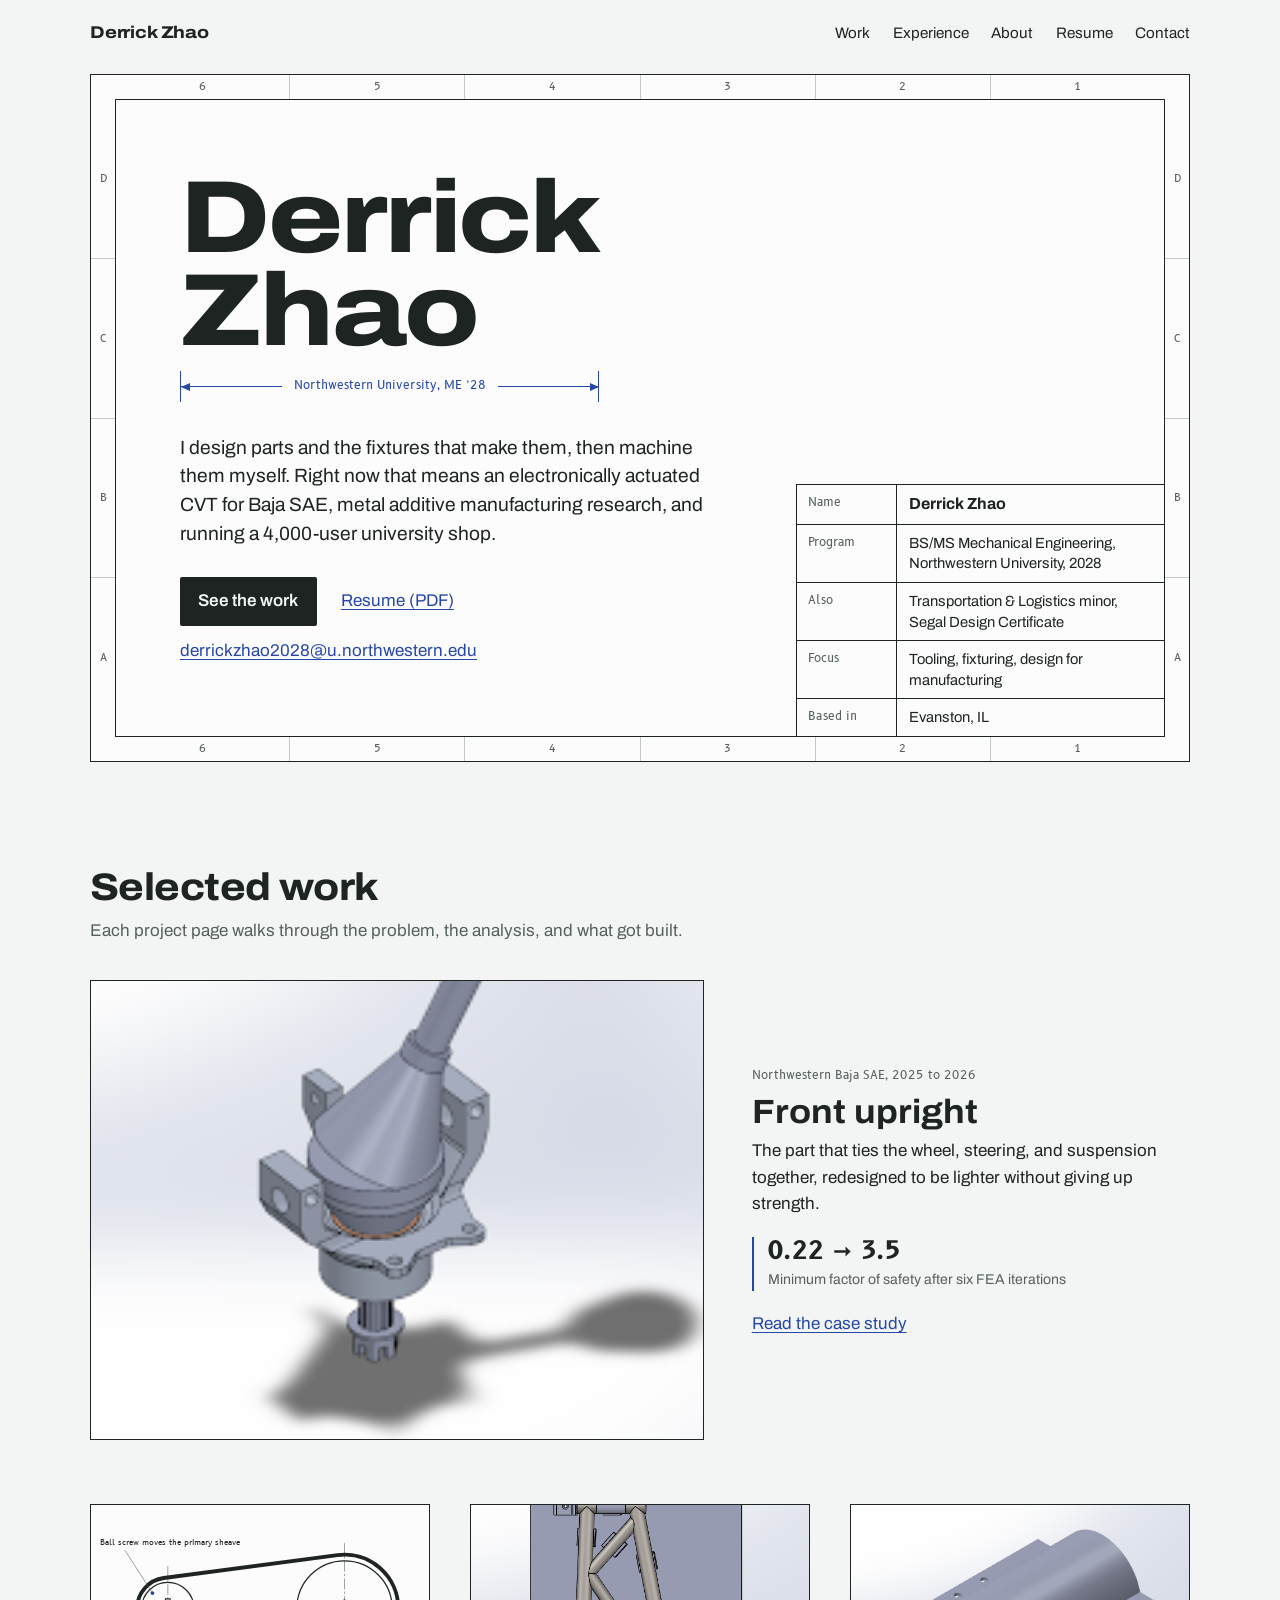
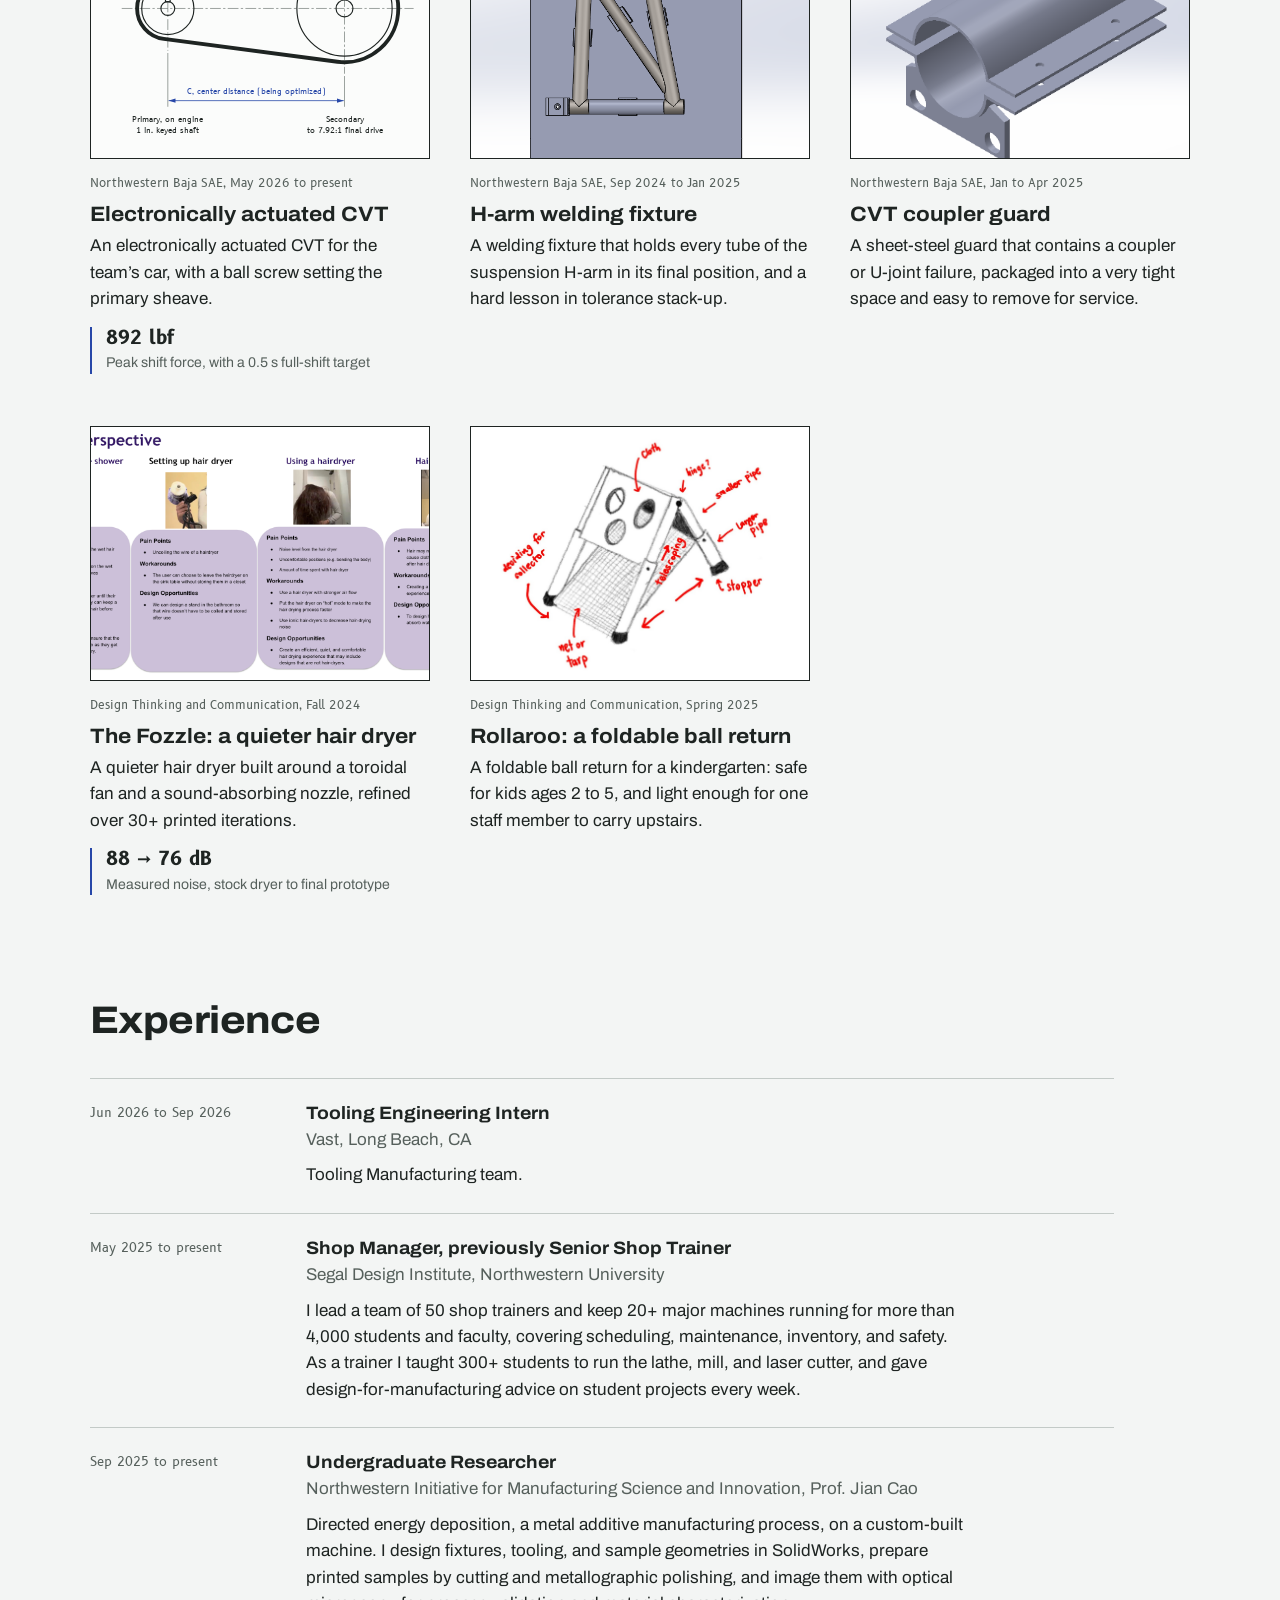
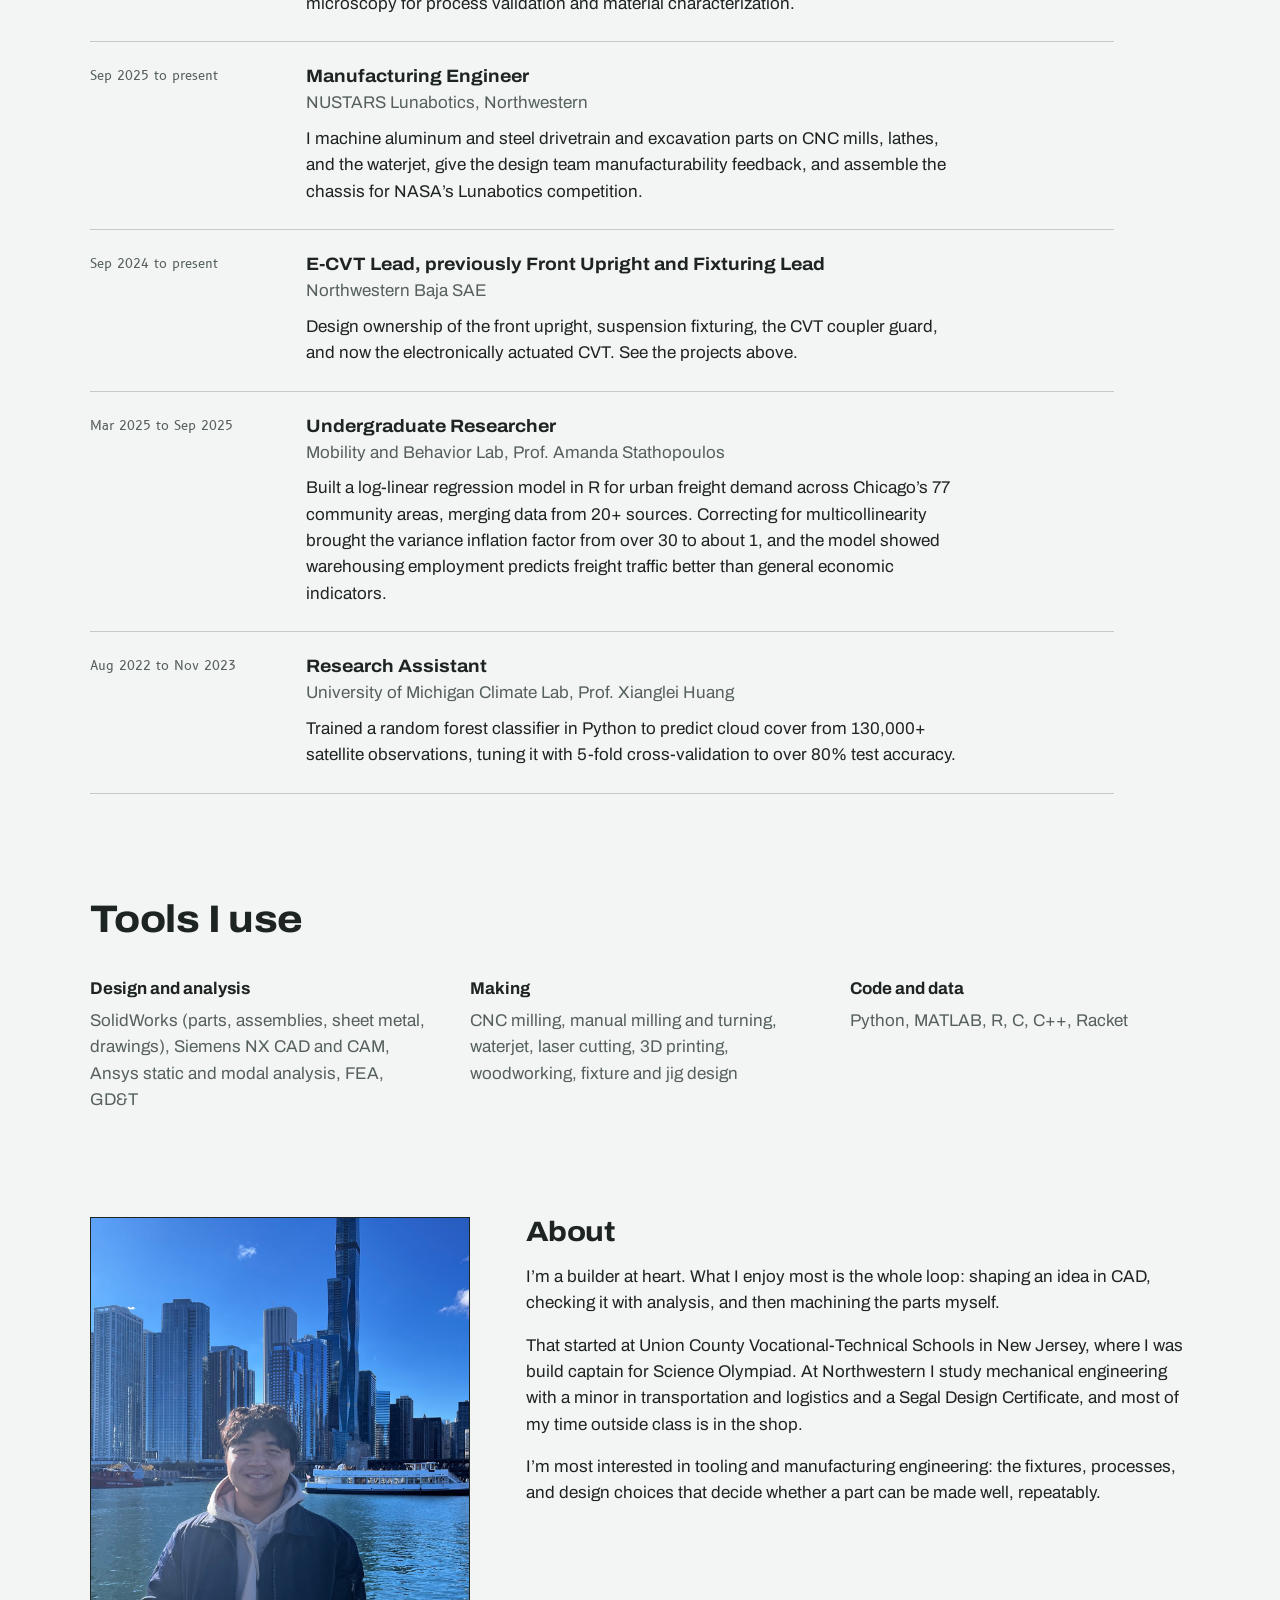
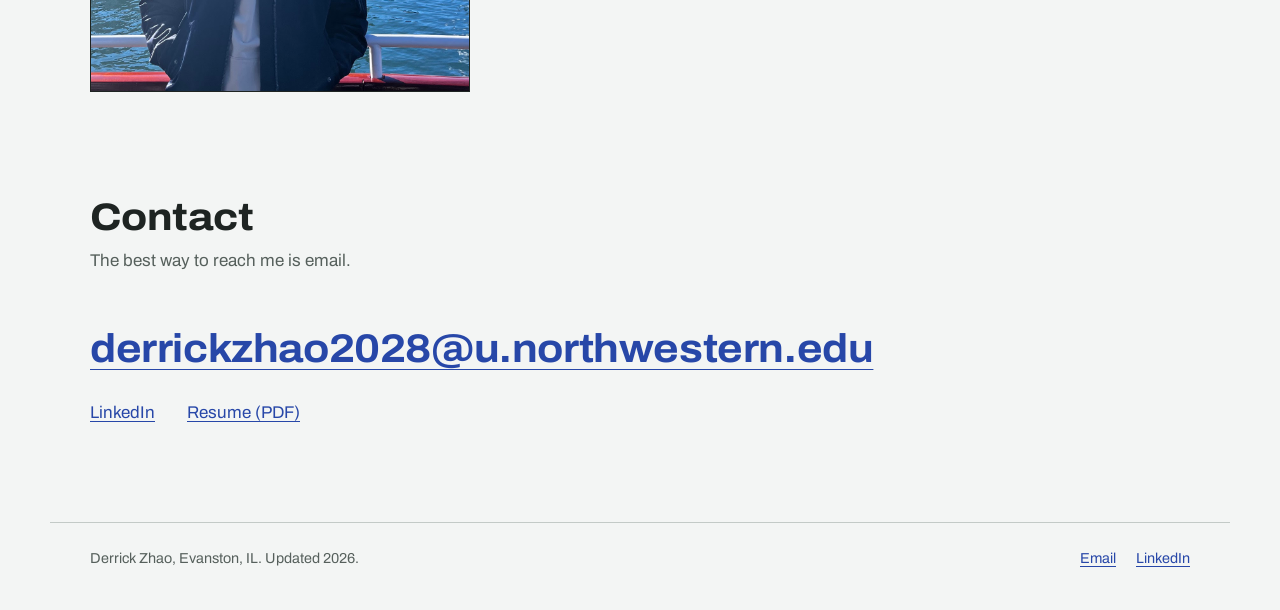
==== commit 0f120b07: "Update index.html" ====
--- a/index.html
+++ b/index.html
@@ -47,7 +47,7 @@
       </div>
       <dl class="title-block">
   <div class="tb-name"><dt>Name</dt><dd>Derrick Zhao</dd></div>
-  <div><dt>Program</dt><dd>BS Mechanical Engineering, Northwestern University, 2028</dd></div>
+  <div><dt>Program</dt><dd>BS/MS Mechanical Engineering, Northwestern University, 2028</dd></div>
   <div><dt>Also</dt><dd>Transportation &amp; Logistics minor, Segal Design Certificate</dd></div>
   <div><dt>Focus</dt><dd>Tooling, fixturing, design for manufacturing</dd></div>
   <div><dt>Based in</dt><dd>Evanston, IL</dd></div>
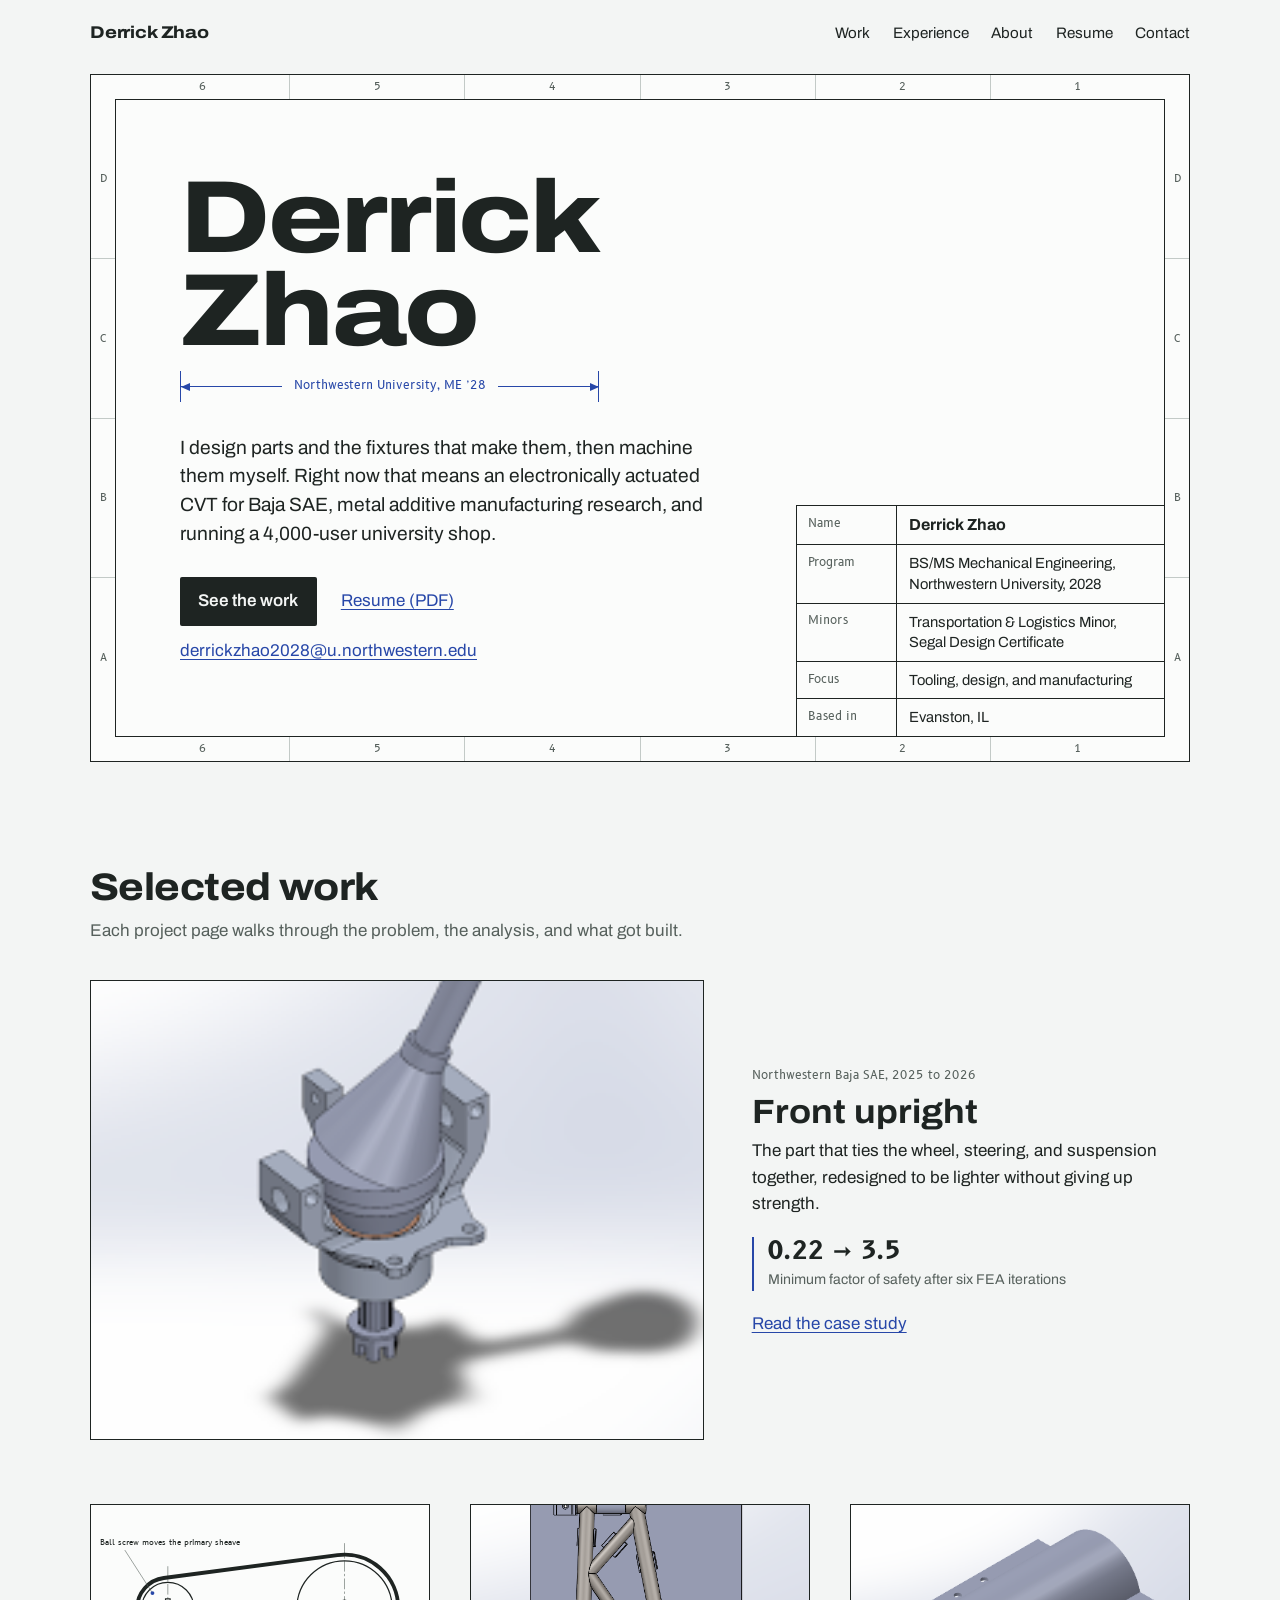
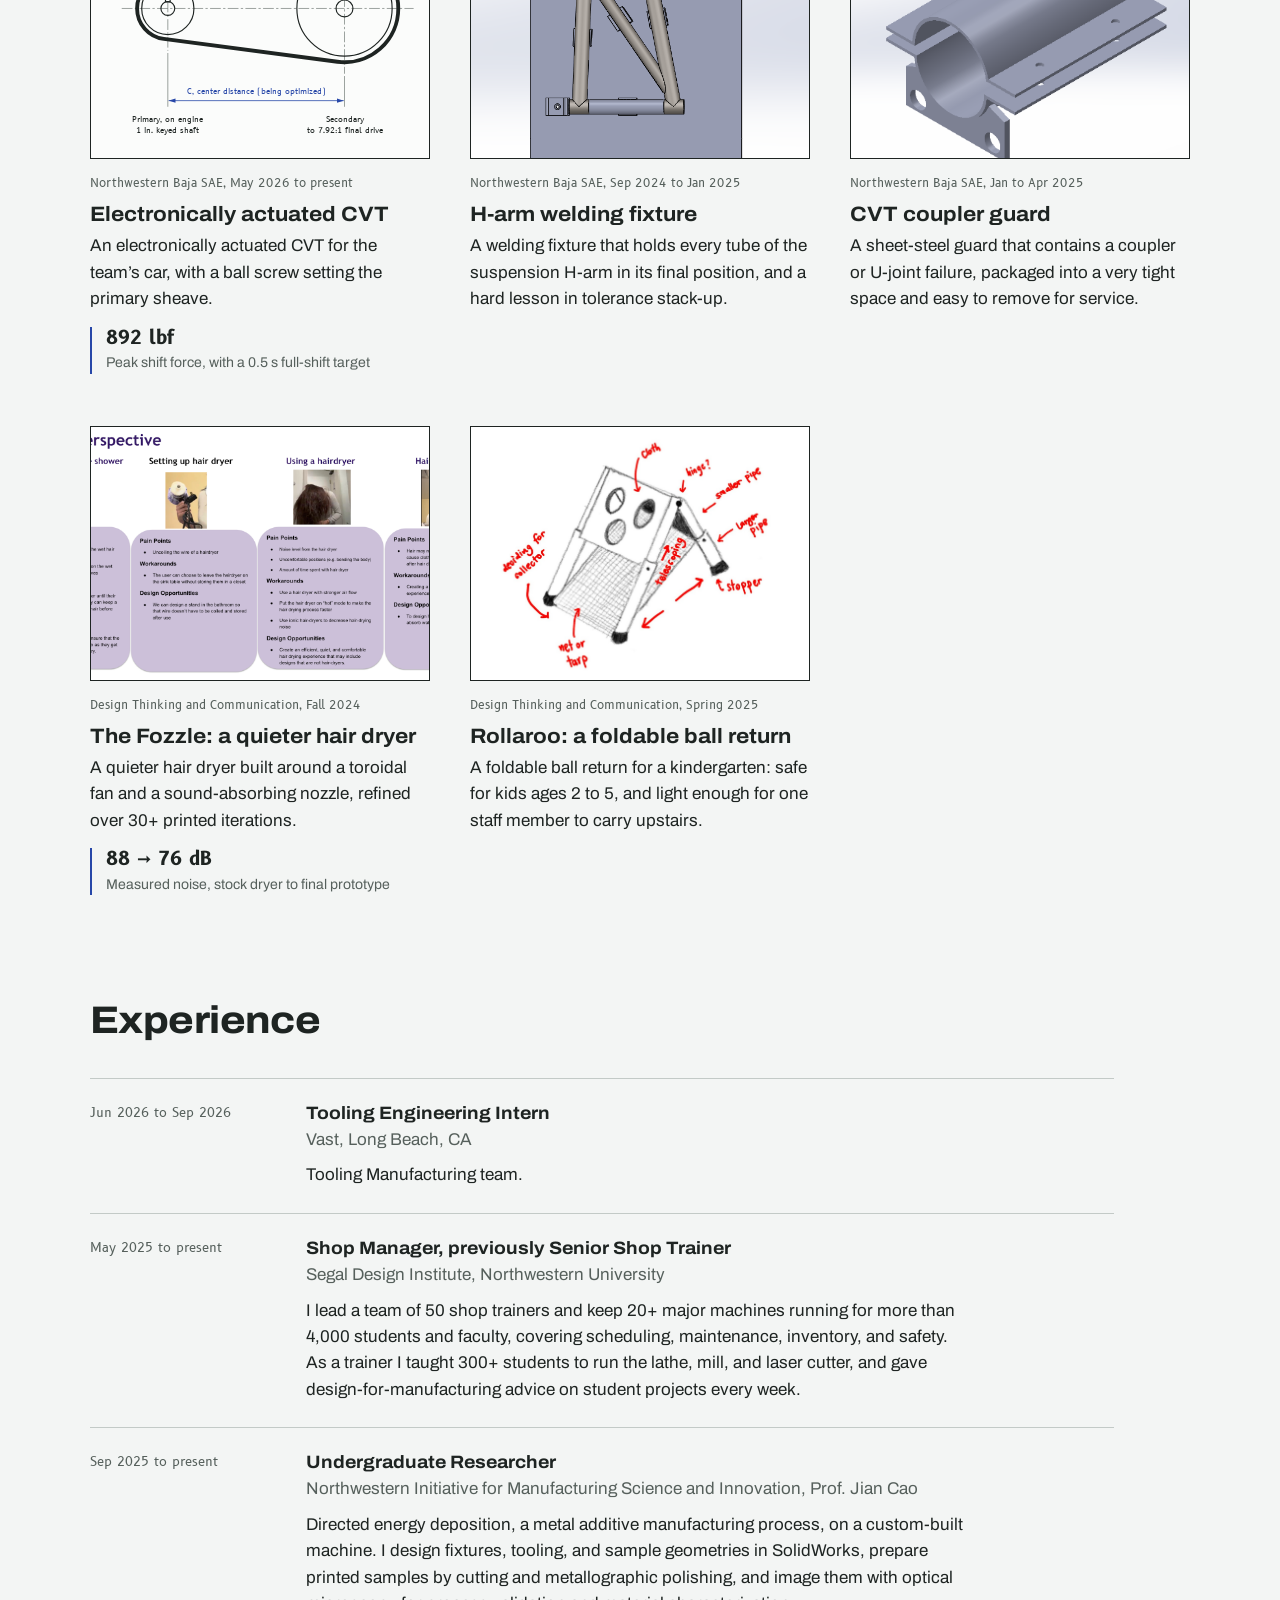
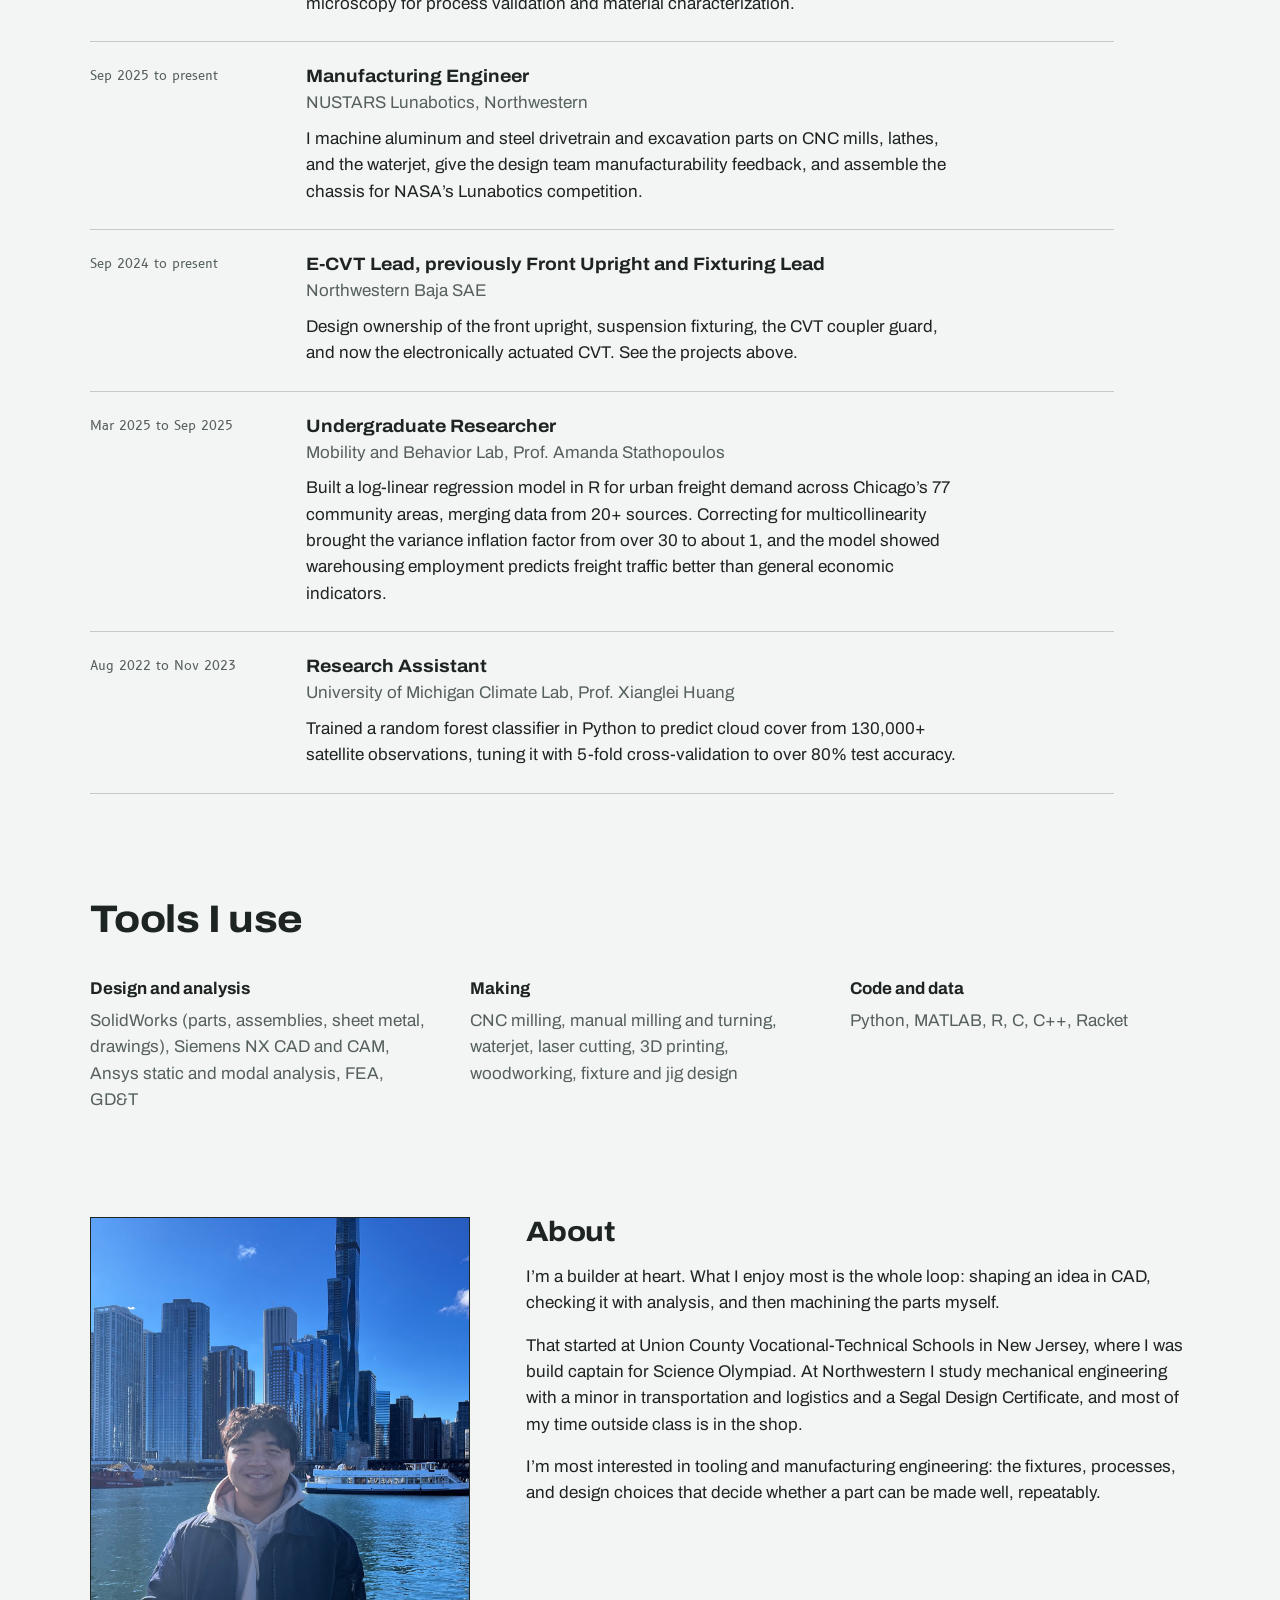
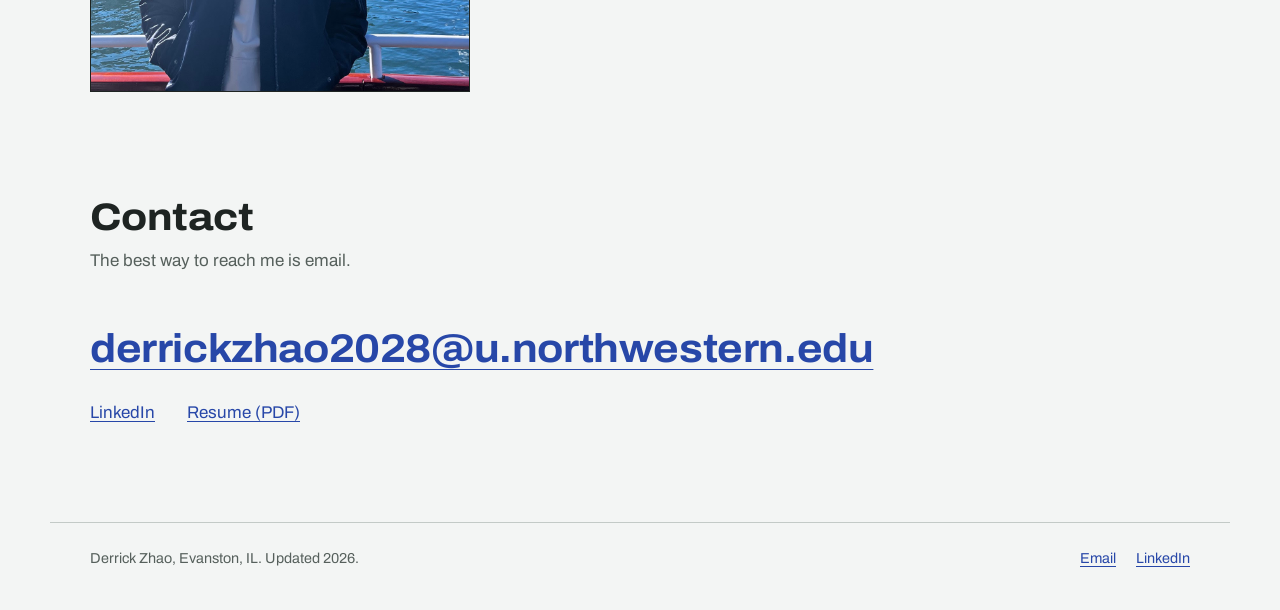
==== commit 6585e290: "Update index.html" ====
--- a/index.html
+++ b/index.html
@@ -48,8 +48,8 @@
       <dl class="title-block">
   <div class="tb-name"><dt>Name</dt><dd>Derrick Zhao</dd></div>
   <div><dt>Program</dt><dd>BS/MS Mechanical Engineering, Northwestern University, 2028</dd></div>
-  <div><dt>Also</dt><dd>Transportation &amp; Logistics minor, Segal Design Certificate</dd></div>
-  <div><dt>Focus</dt><dd>Tooling, fixturing, design for manufacturing</dd></div>
+  <div><dt>Minors</dt><dd>Transportation &amp; Logistics Minor, Segal Design Certificate</dd></div>
+  <div><dt>Focus</dt><dd>Tooling, design, and manufacturing</dd></div>
   <div><dt>Based in</dt><dd>Evanston, IL</dd></div>
 </dl>
     </div>
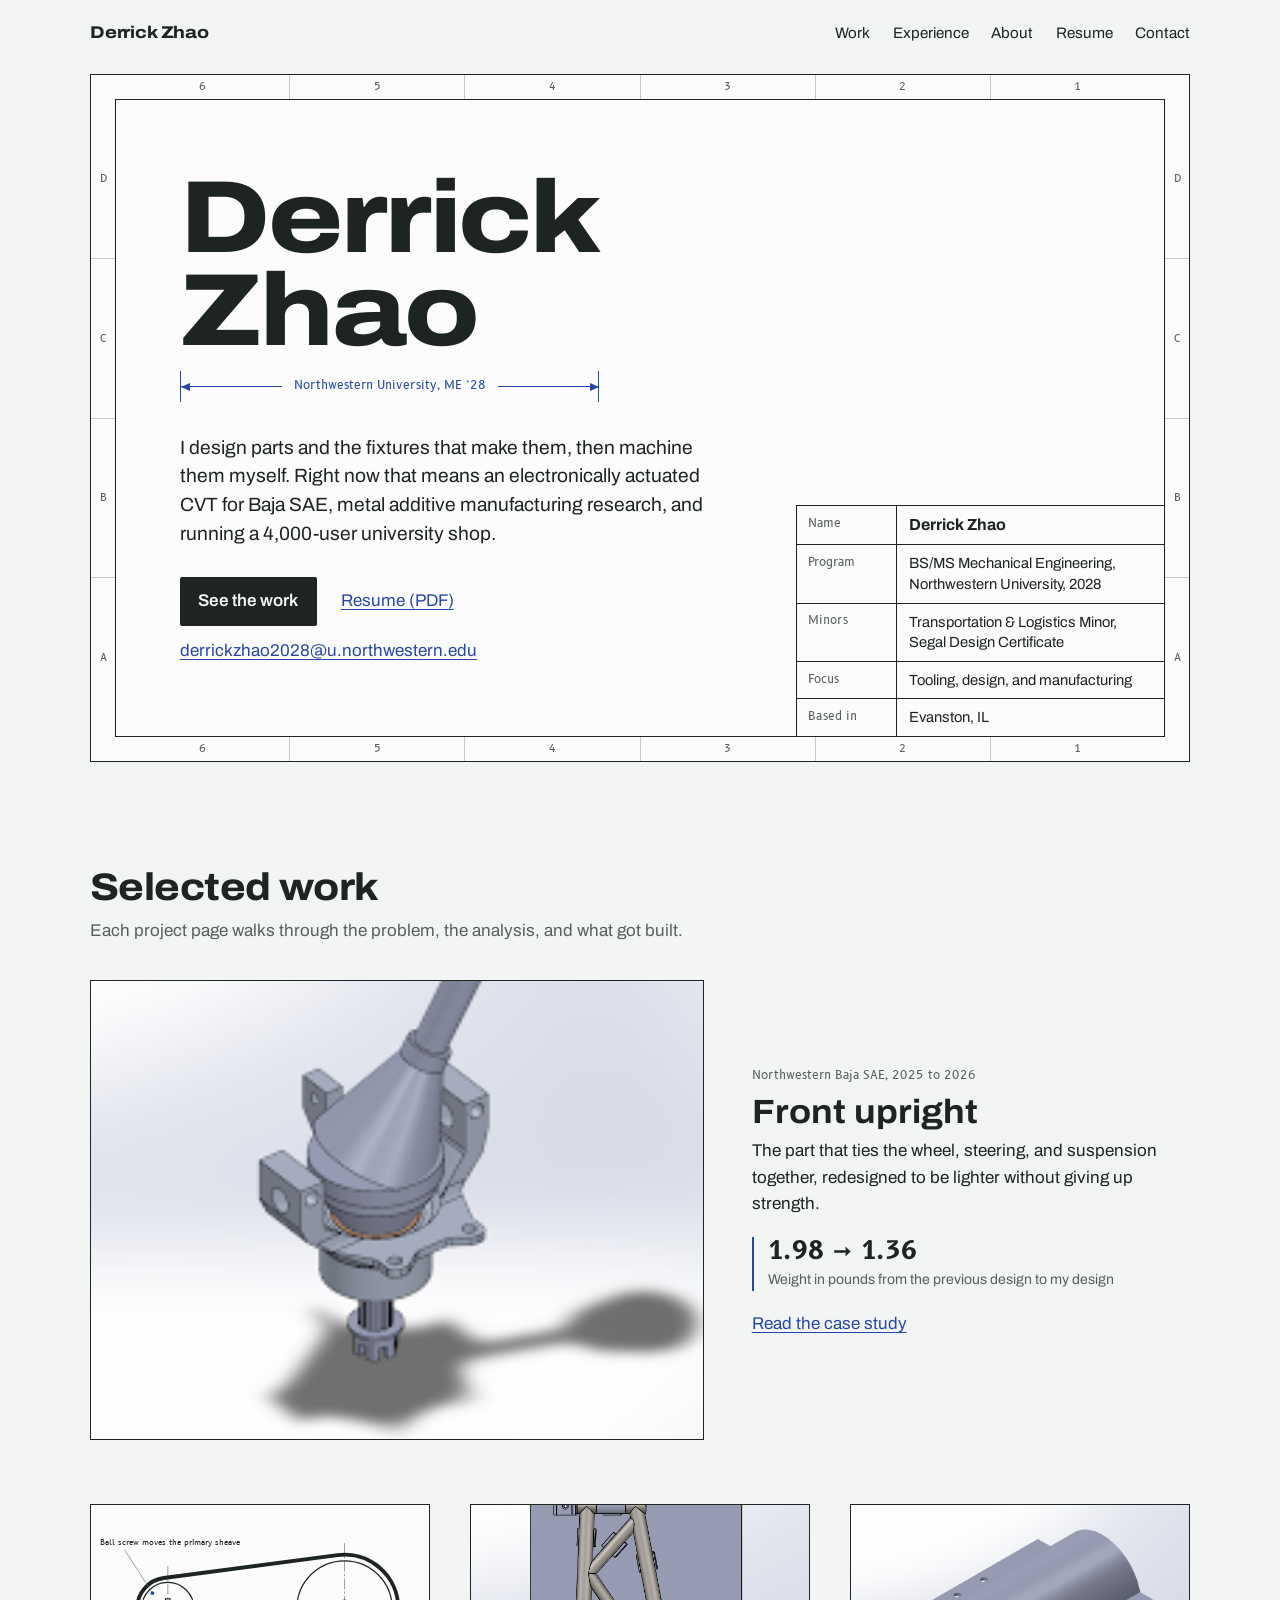
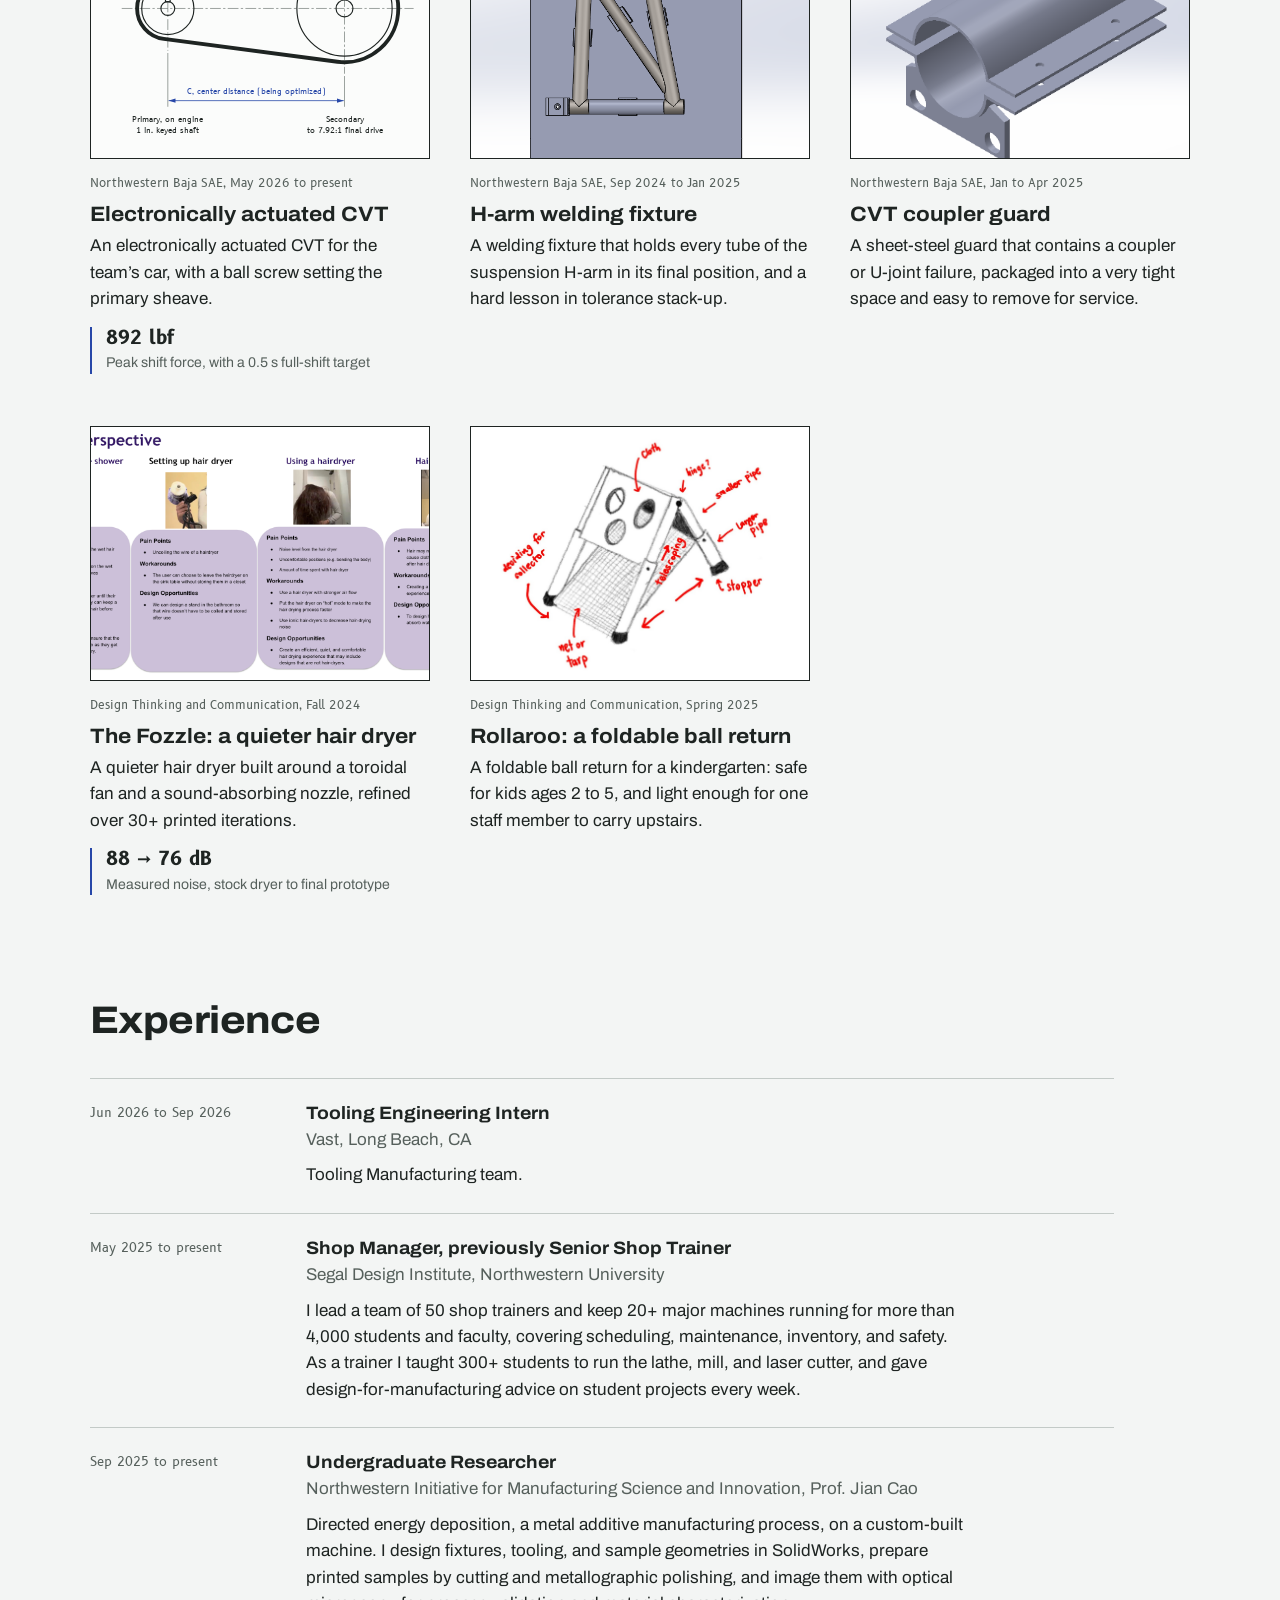
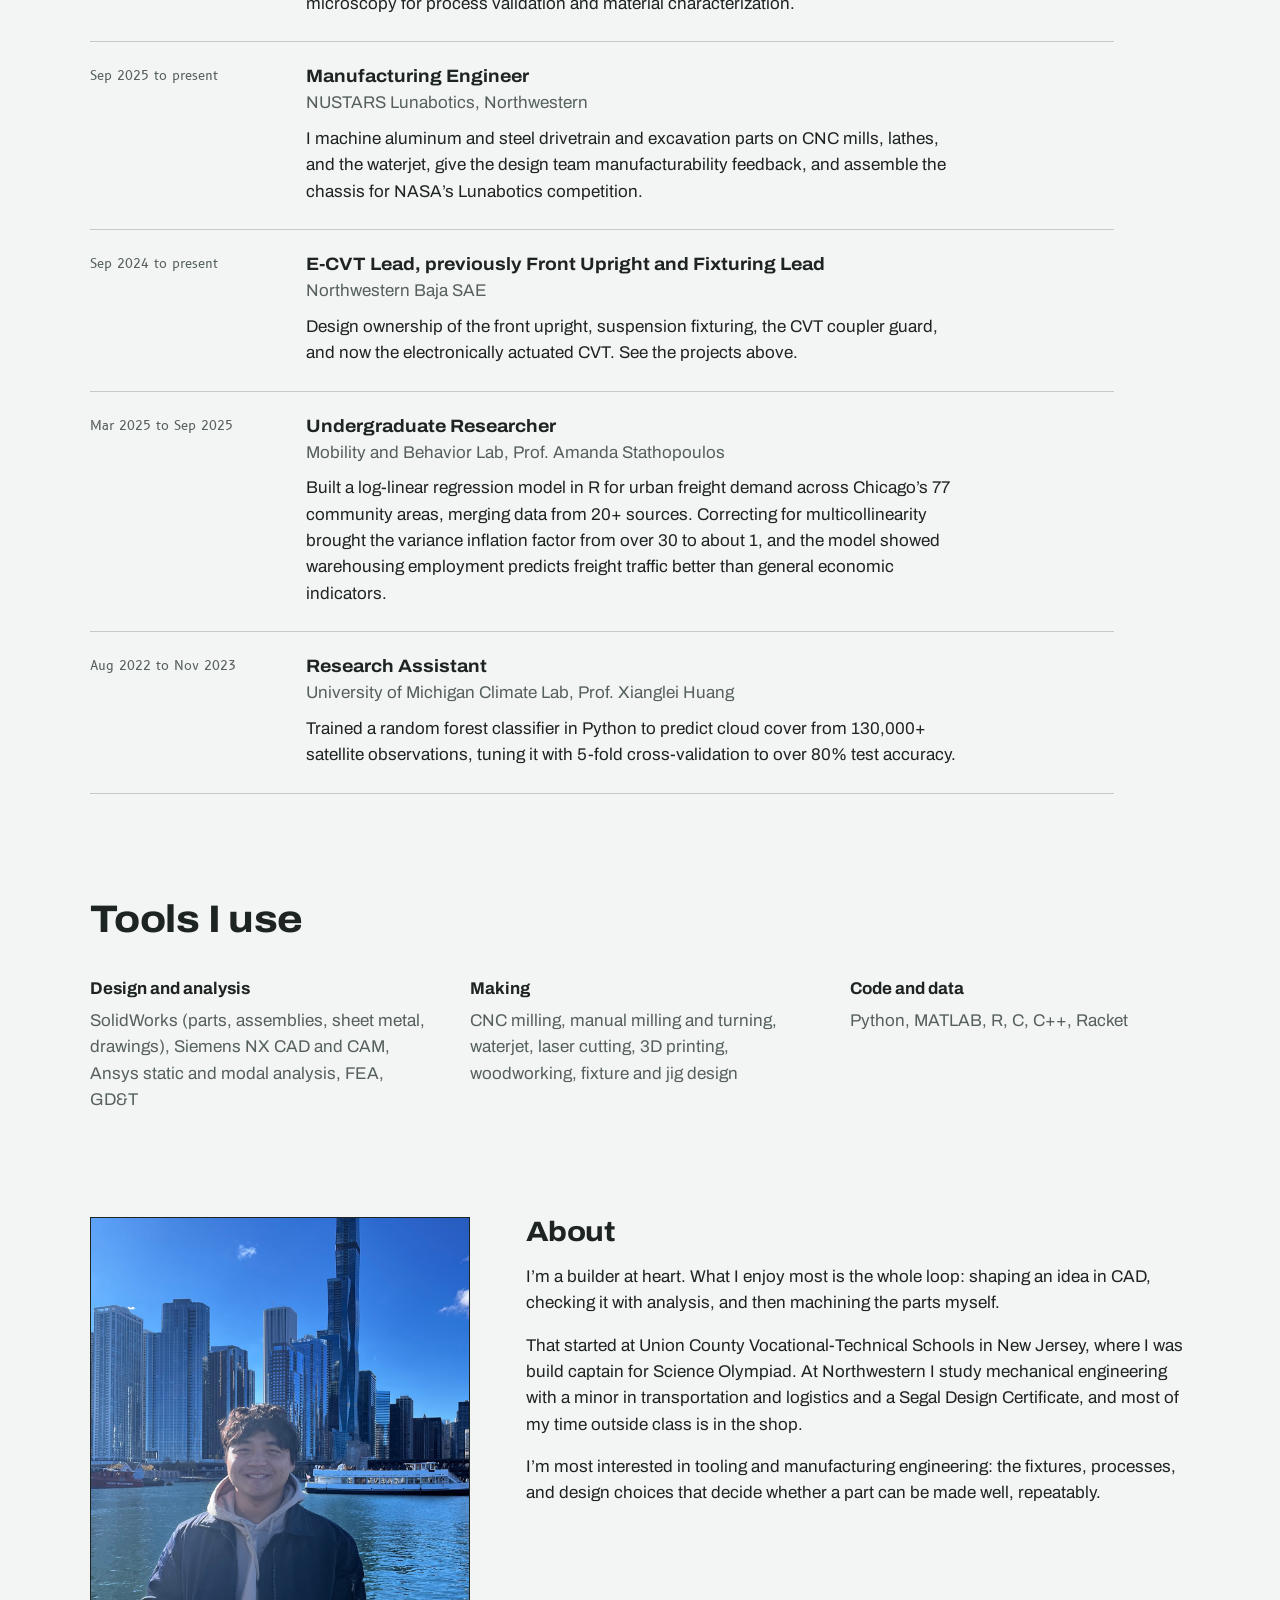
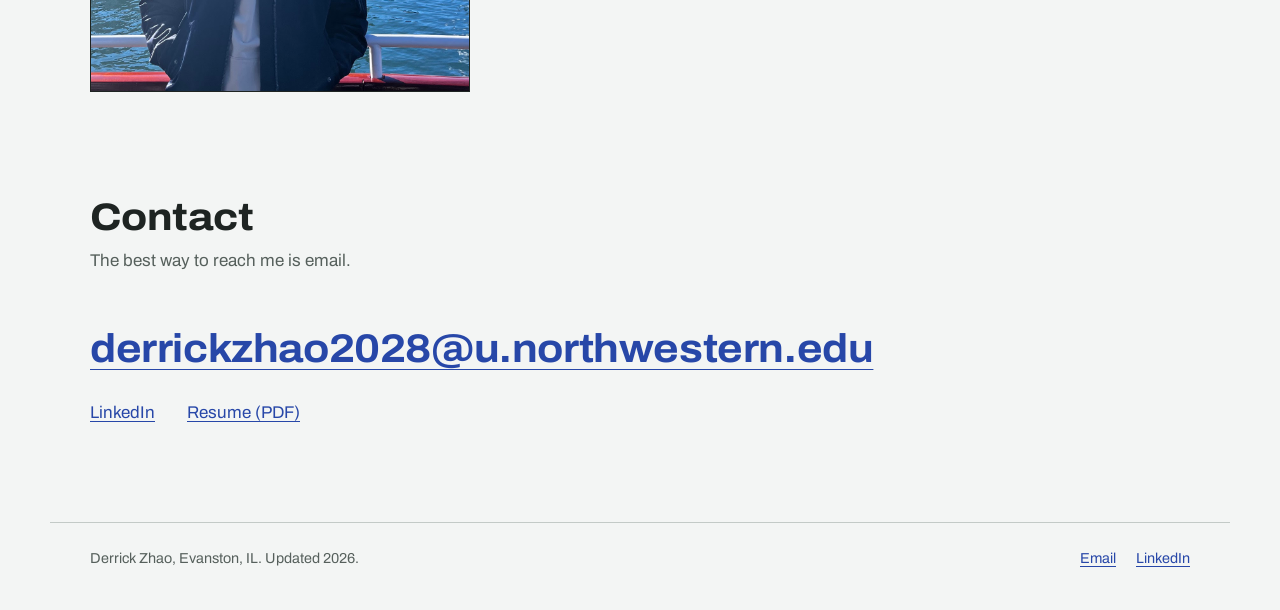
==== commit 427ef602: "Update index.html" ====
--- a/index.html
+++ b/index.html
@@ -69,7 +69,7 @@
     <p class="meta">Northwestern Baja SAE, 2025 to 2026</p>
     <h3><a href="projects/front-upright.html">Front upright</a></h3>
     <p>The part that ties the wheel, steering, and suspension together, redesigned to be lighter without giving up strength.</p>
-    <p class="result"><span class="result-figure">0.22 → 3.5</span><span class="result-label">Minimum factor of safety after six FEA iterations</span></p>
+    <p class="result"><span class="result-figure">1.98 → 1.36</span><span class="result-label">Weight in pounds from the previous design to my design</span></p>
     <p><a href="projects/front-upright.html">Read the case study</a></p>
   </div>
 </article>
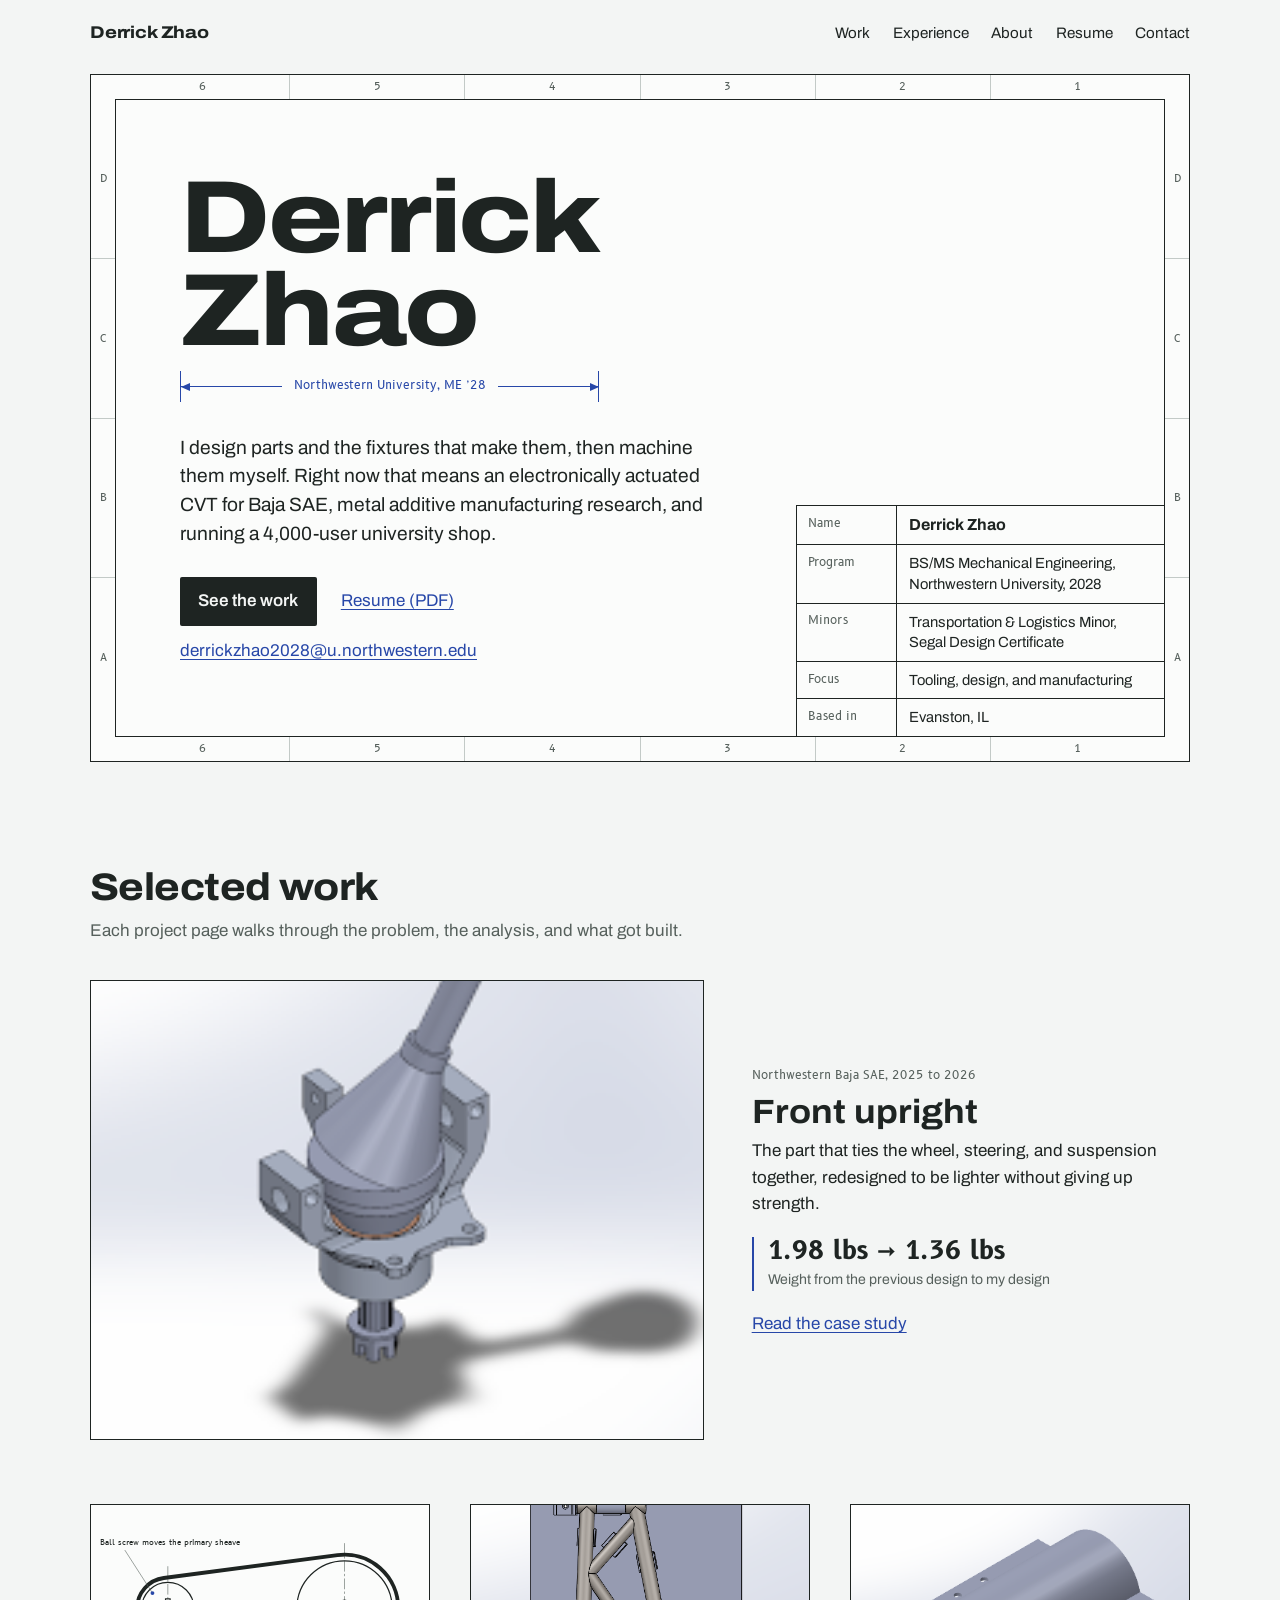
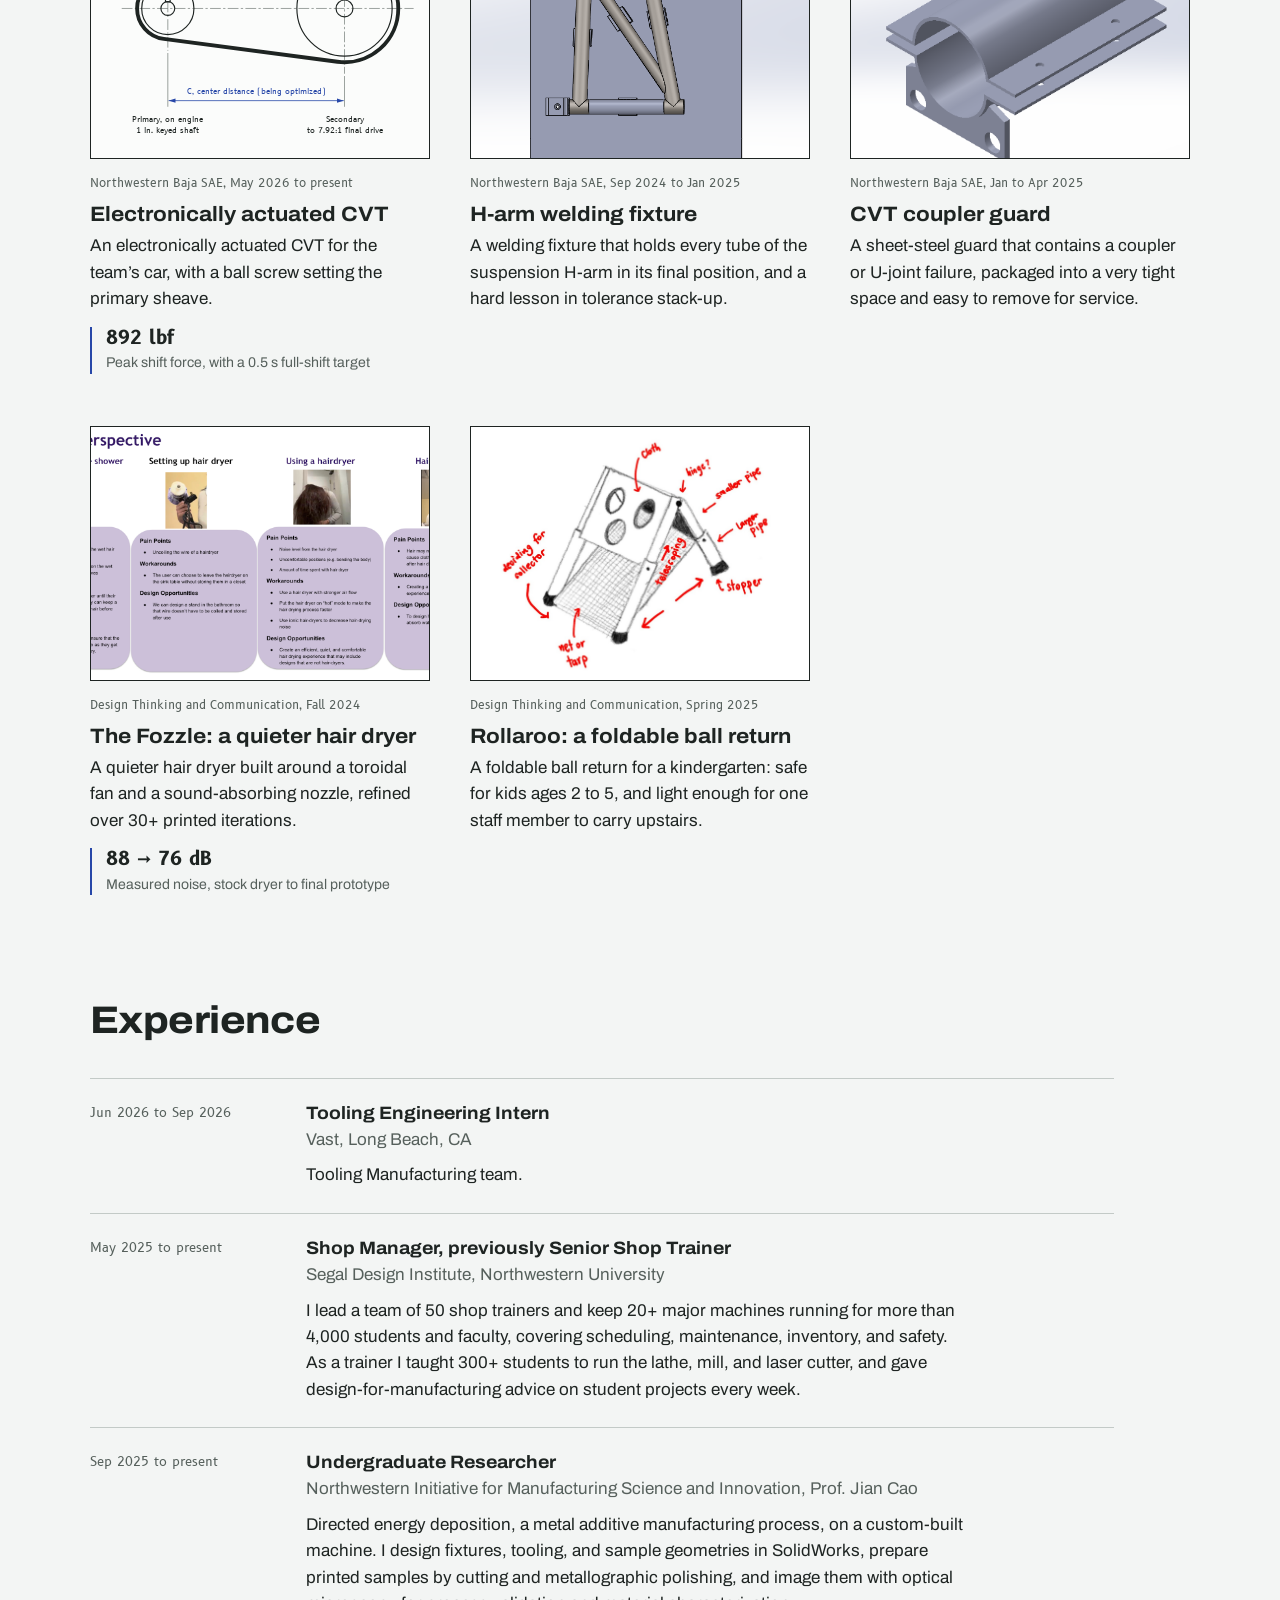
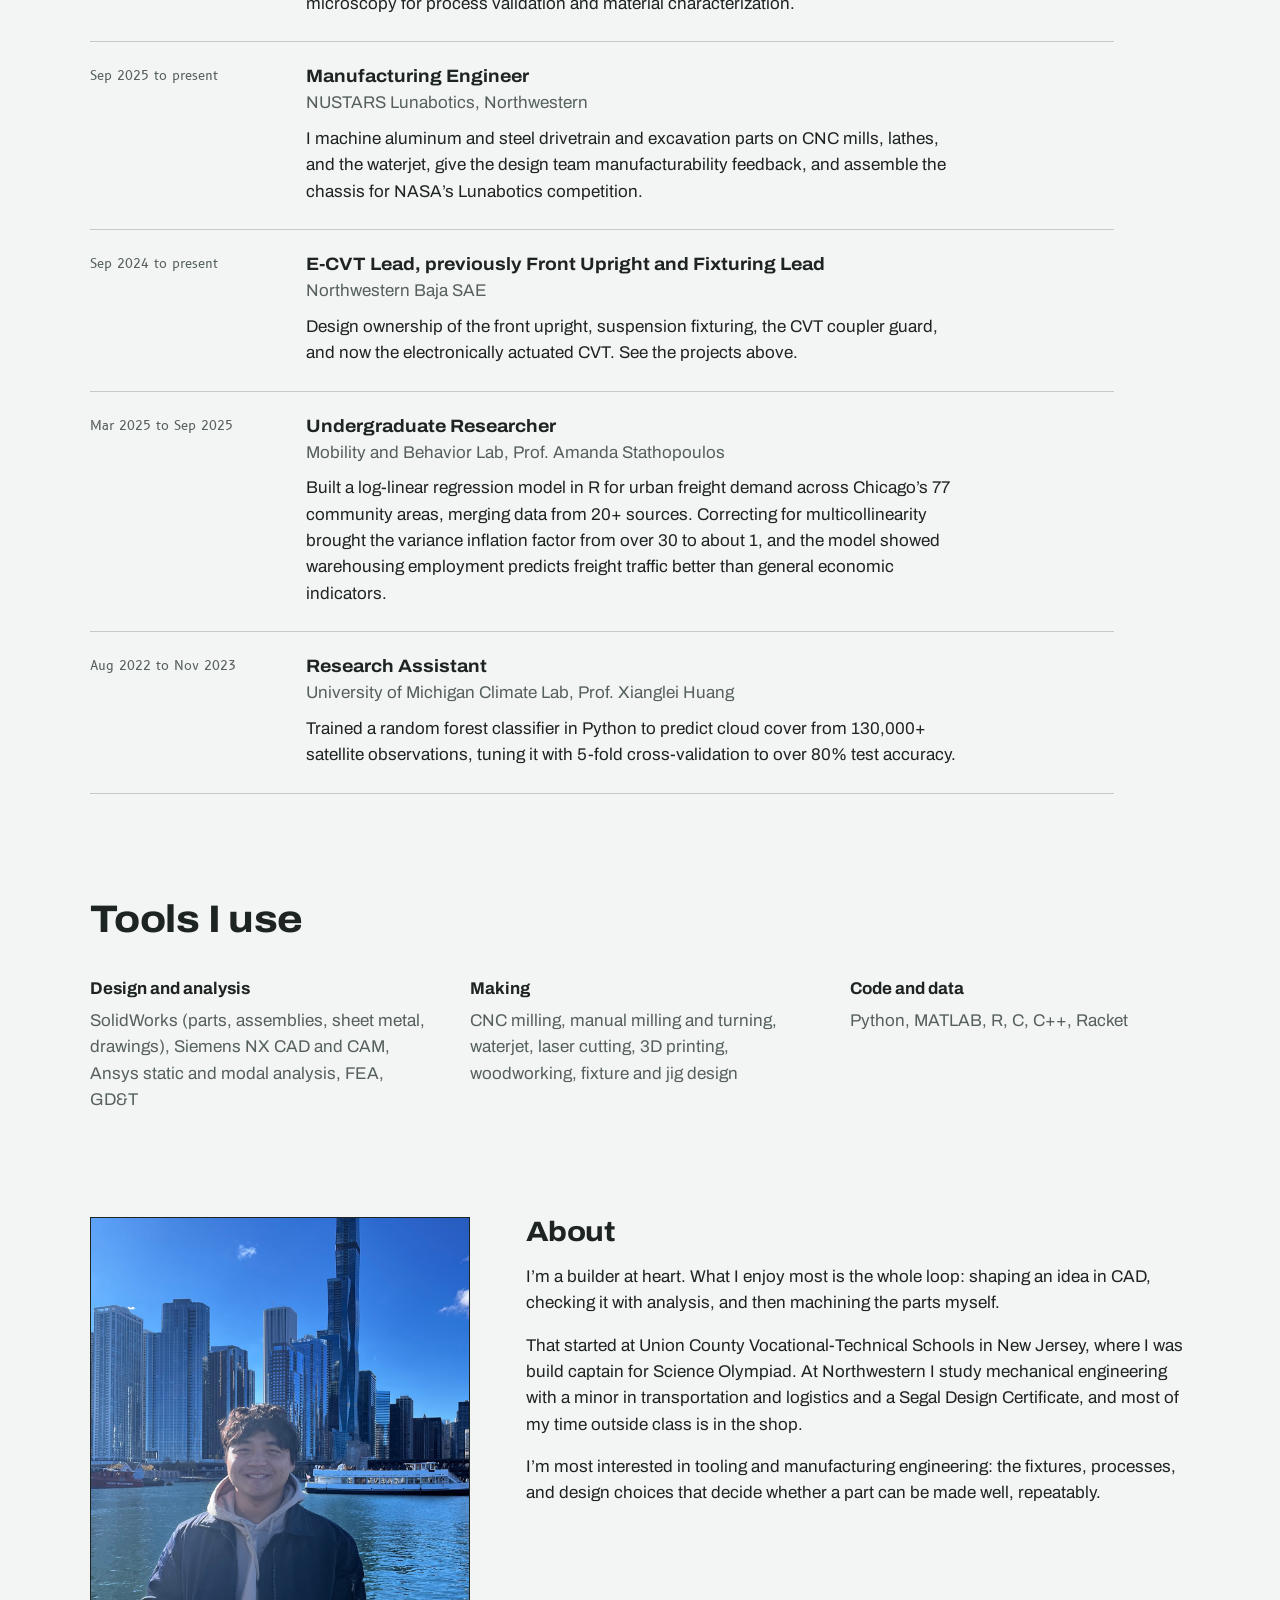
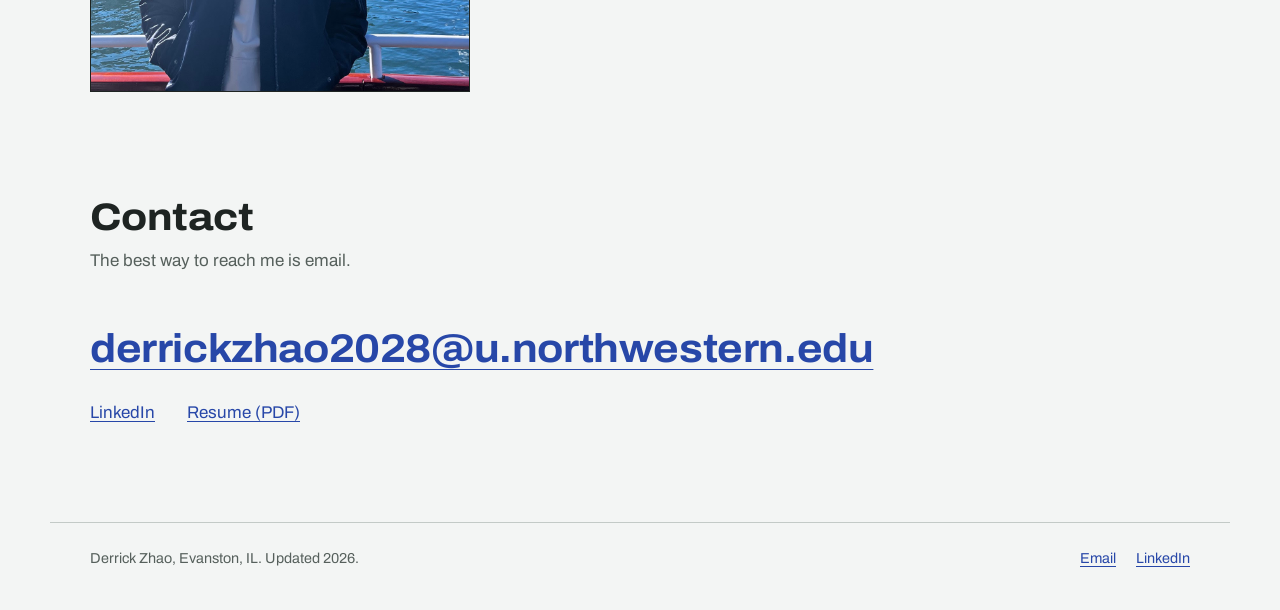
==== commit f67e7734: "Update index.html" ====
--- a/index.html
+++ b/index.html
@@ -69,7 +69,7 @@
     <p class="meta">Northwestern Baja SAE, 2025 to 2026</p>
     <h3><a href="projects/front-upright.html">Front upright</a></h3>
     <p>The part that ties the wheel, steering, and suspension together, redesigned to be lighter without giving up strength.</p>
-    <p class="result"><span class="result-figure">1.98 → 1.36</span><span class="result-label">Weight in pounds from the previous design to my design</span></p>
+    <p class="result"><span class="result-figure">1.98 lbs → 1.36 lbs</span><span class="result-label">Weight from the previous design to my design</span></p>
     <p><a href="projects/front-upright.html">Read the case study</a></p>
   </div>
 </article>
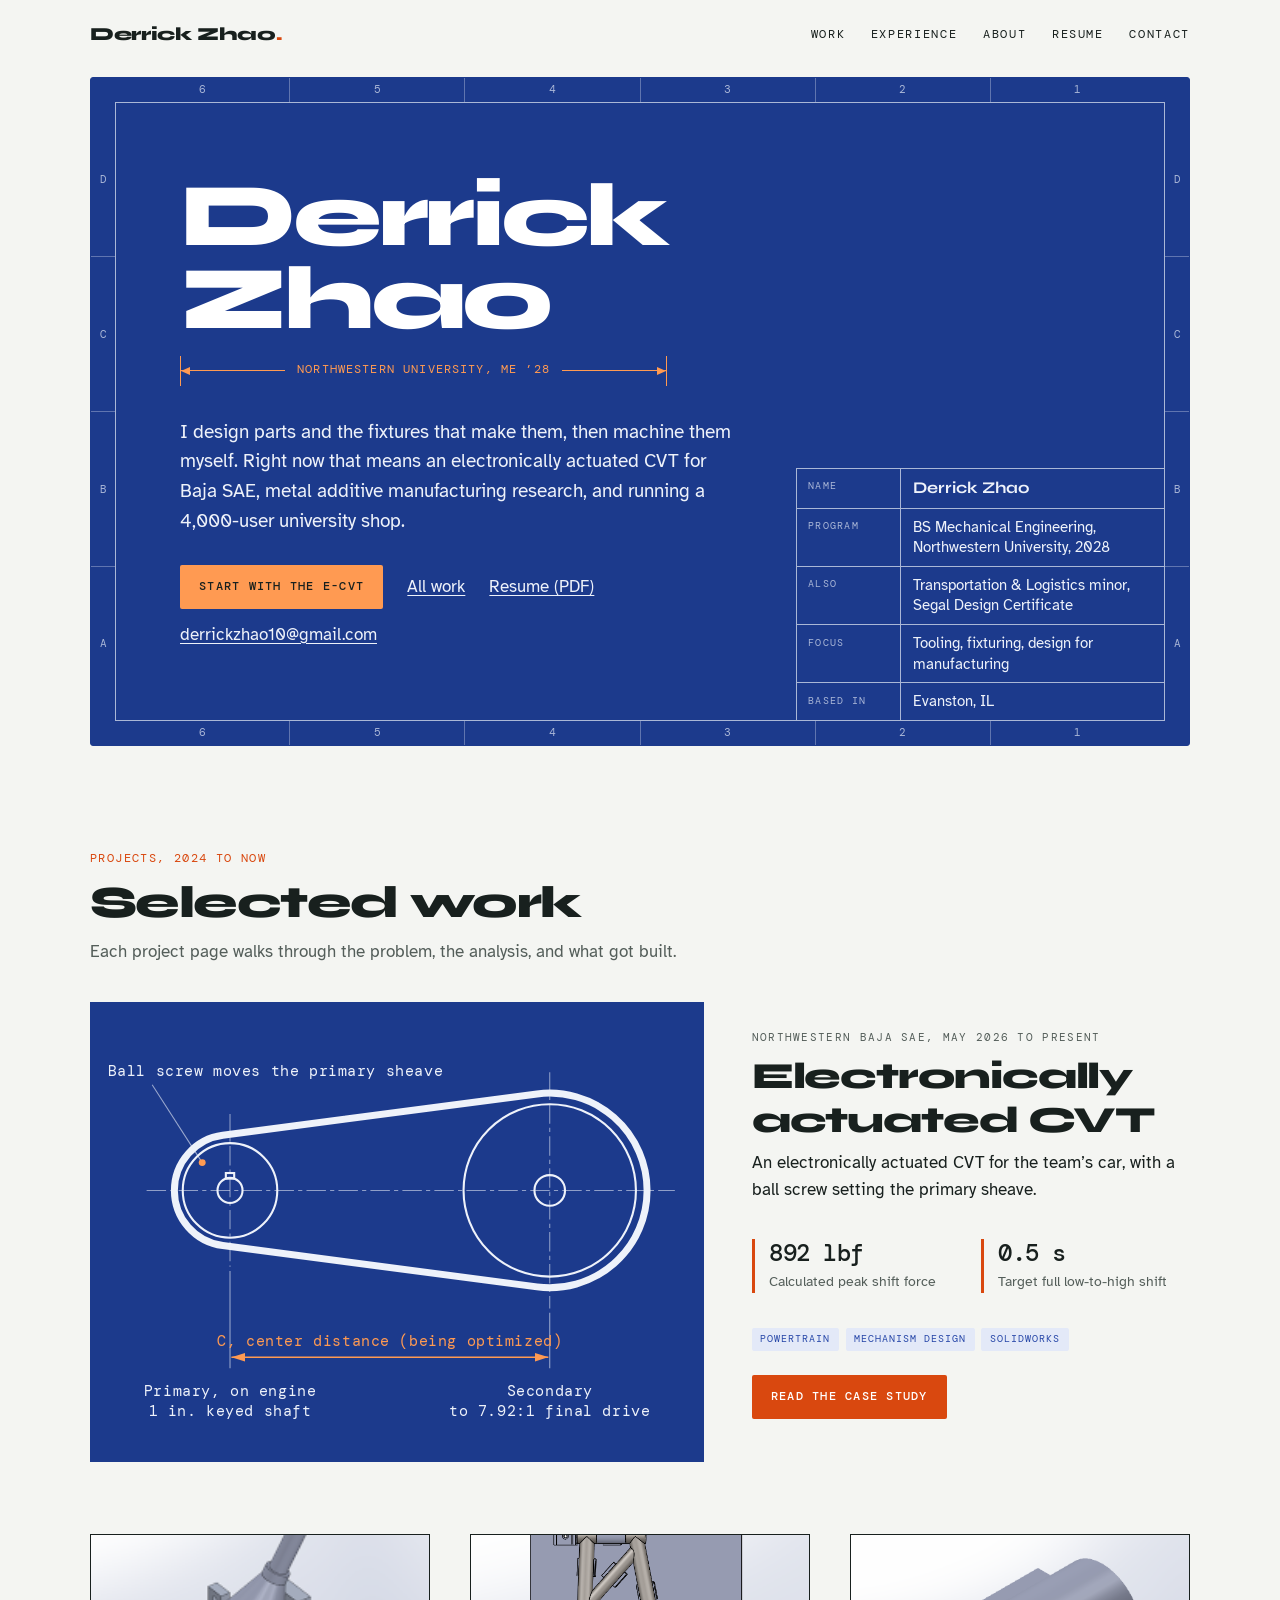
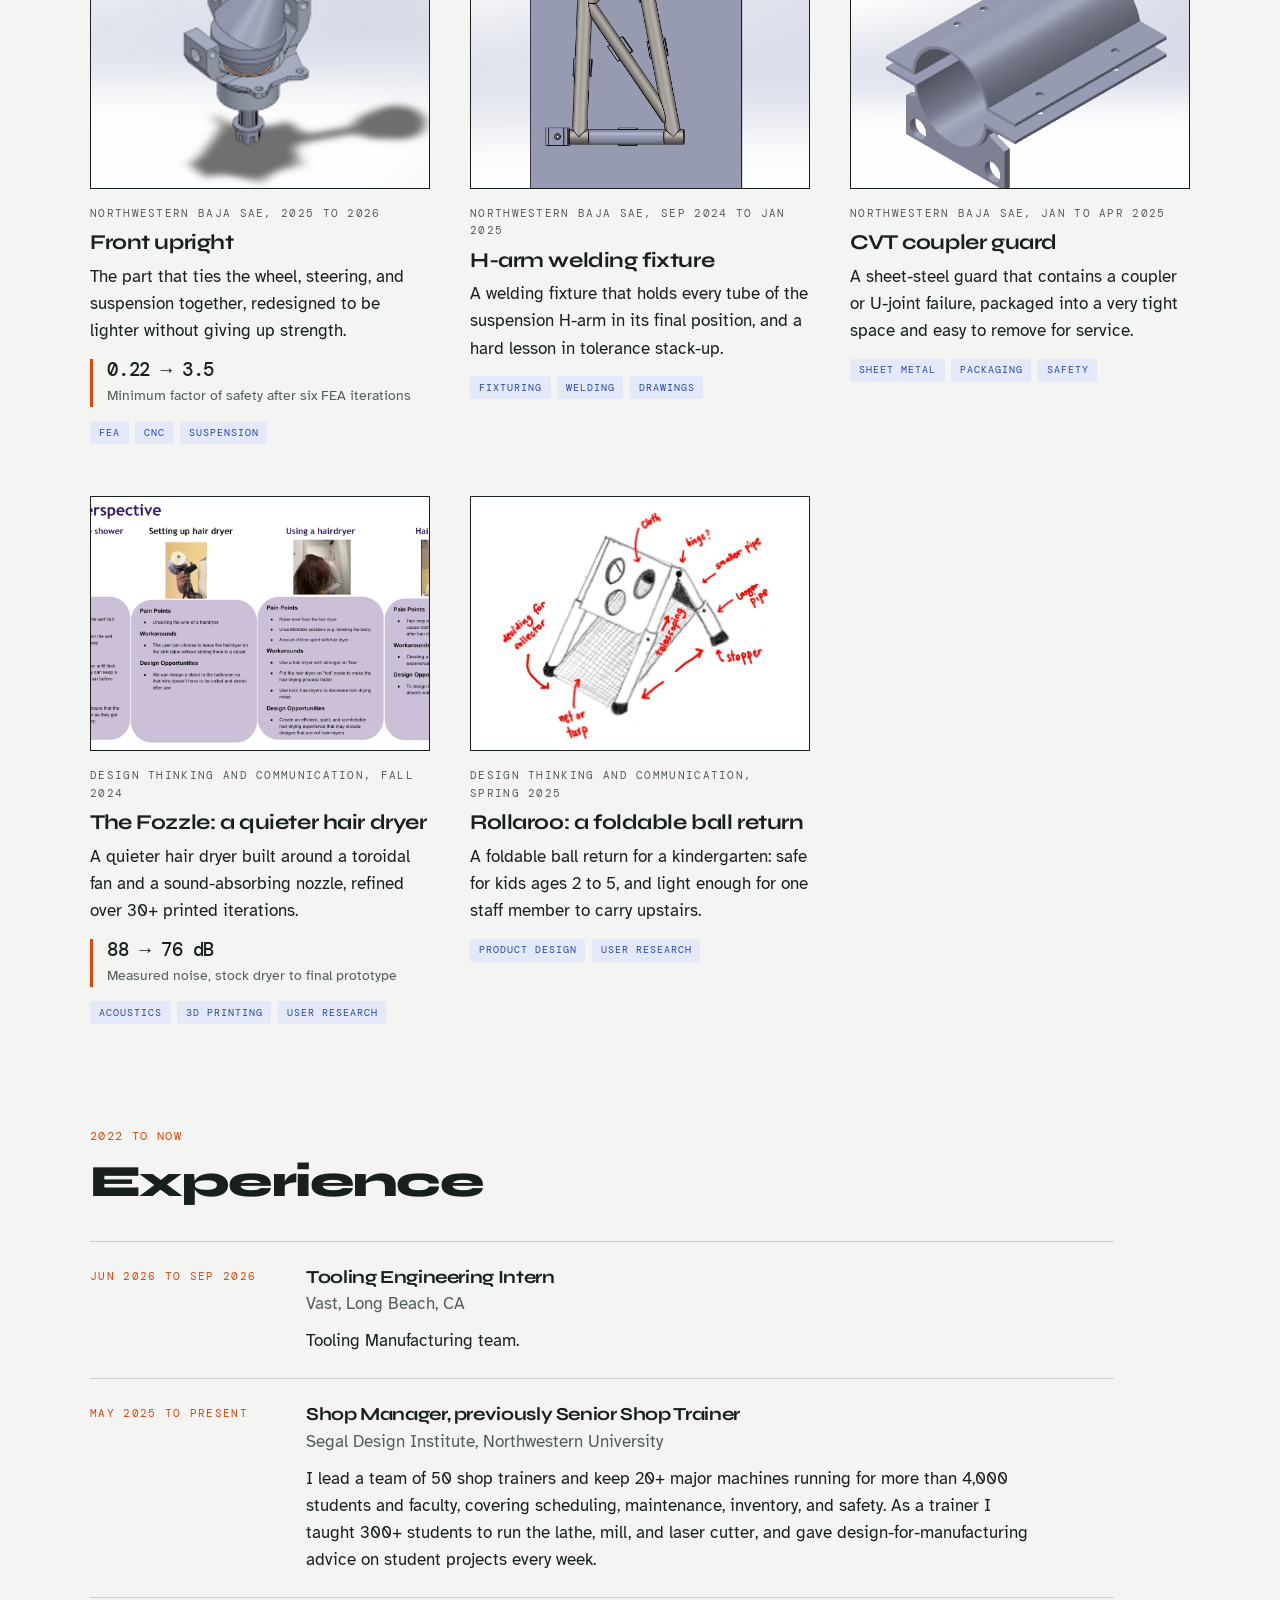
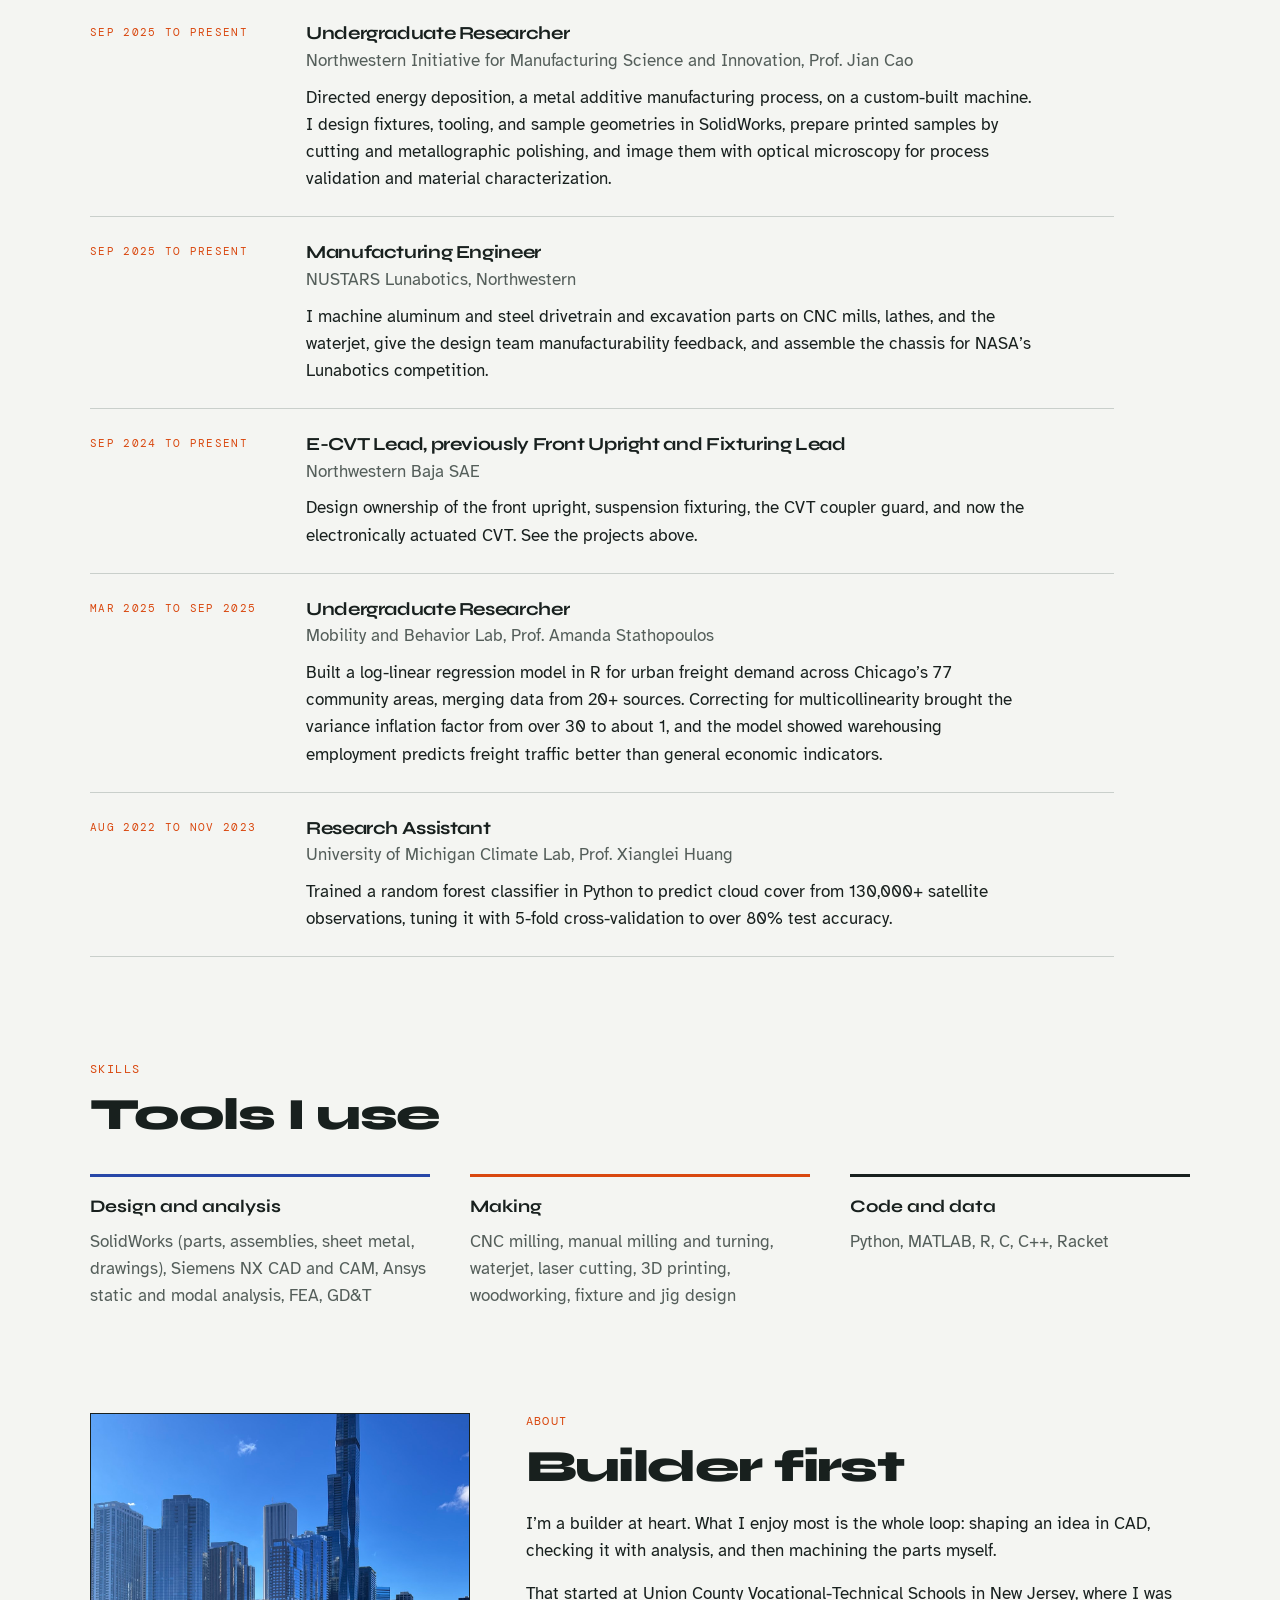
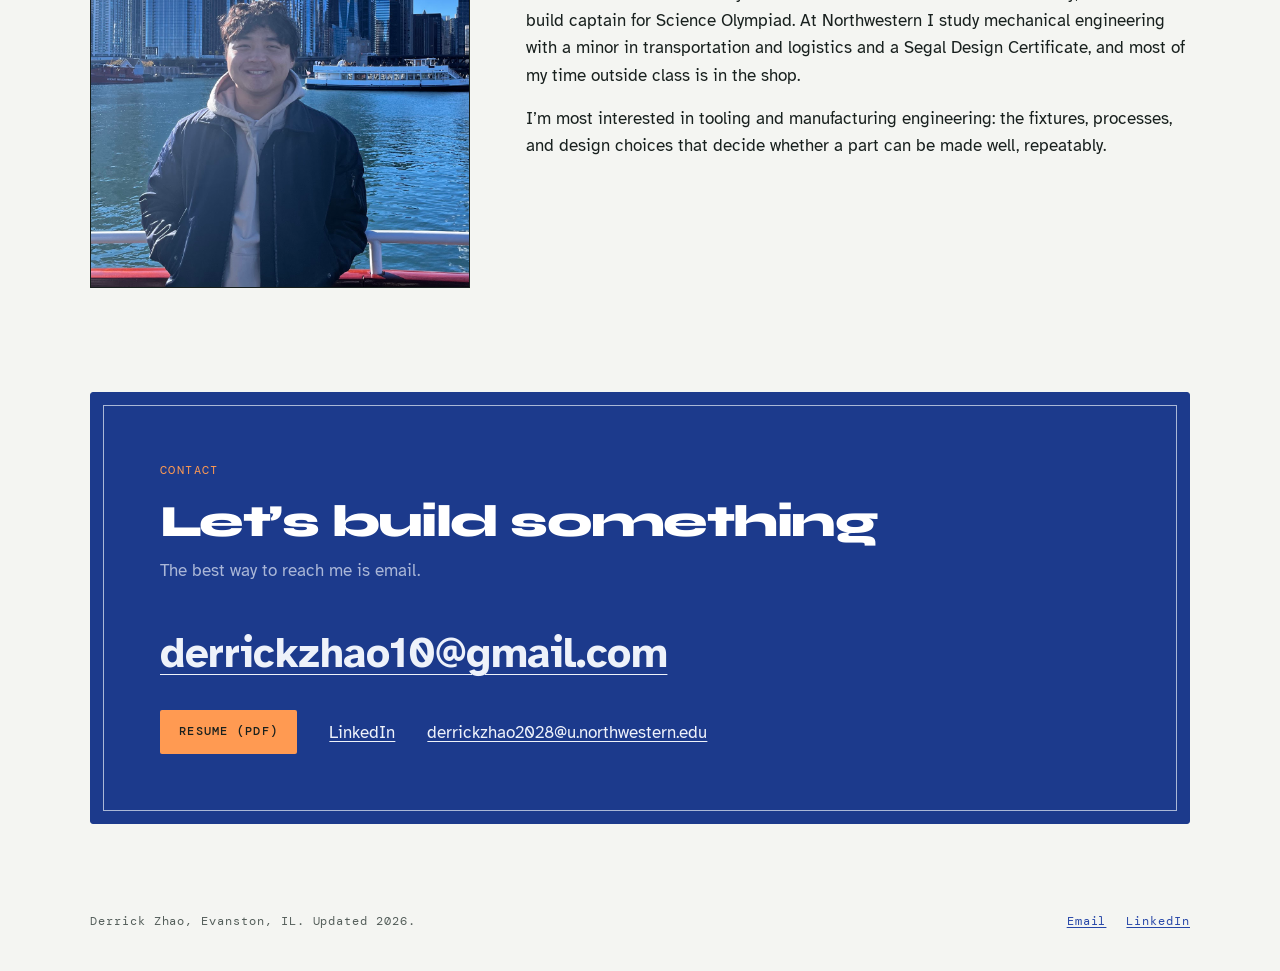
==== commit ccfa69f4: "Add files via upload" ====
--- a/index.html
+++ b/index.html
@@ -11,7 +11,7 @@
 <link rel="icon" href="assets/favicon.svg" type="image/svg+xml">
 <link rel="preconnect" href="https://fonts.googleapis.com">
 <link rel="preconnect" href="https://fonts.gstatic.com" crossorigin>
-<link rel="stylesheet" href="https://fonts.googleapis.com/css2?family=Archivo:wdth,wght@62..125,100..900&family=B612:wght@400;700&display=swap">
+<link rel="stylesheet" href="https://fonts.googleapis.com/css2?family=Atkinson+Hyperlegible:ital,wght@0,400;0,700;1,400&family=DM+Mono:wght@400;500&family=Syne:wght@600;700;800&display=swap">
 <link rel="stylesheet" href="assets/css/site.css">
 <script src="assets/js/site.js" defer></script>
 </head>
@@ -40,16 +40,17 @@
         </div>
         <p class="lede">I design parts and the fixtures that make them, then machine them myself. Right now that means an electronically actuated CVT for Baja SAE, metal additive manufacturing research, and running a 4,000-user university shop.</p>
         <div class="hero-actions">
-          <a class="button" href="#work">See the work</a>
+          <a class="button" href="projects/e-cvt.html">Start with the E-CVT</a>
+          <a href="#work">All work</a>
           <a href="assets/Derrick_Zhao_Resume.pdf">Resume (PDF)</a>
-          <a href="mailto:derrickzhao2028@u.northwestern.edu">derrickzhao2028@u.northwestern.edu</a>
+          <a href="mailto:derrickzhao10@gmail.com">derrickzhao10@gmail.com</a>
         </div>
       </div>
       <dl class="title-block">
   <div class="tb-name"><dt>Name</dt><dd>Derrick Zhao</dd></div>
-  <div><dt>Program</dt><dd>BS/MS Mechanical Engineering, Northwestern University, 2028</dd></div>
-  <div><dt>Minors</dt><dd>Transportation &amp; Logistics Minor, Segal Design Certificate</dd></div>
-  <div><dt>Focus</dt><dd>Tooling, design, and manufacturing</dd></div>
+  <div><dt>Program</dt><dd>BS Mechanical Engineering, Northwestern University, 2028</dd></div>
+  <div><dt>Also</dt><dd>Transportation &amp; Logistics minor, Segal Design Certificate</dd></div>
+  <div><dt>Focus</dt><dd>Tooling, fixturing, design for manufacturing</dd></div>
   <div><dt>Based in</dt><dd>Evanston, IL</dd></div>
 </dl>
     </div>
@@ -60,22 +61,12 @@
 
 <section class="section" id="work">
   <div class="section-head">
+    <p class="kicker">Projects, 2024 to now</p>
     <h2>Selected work</h2>
     <p>Each project page walks through the problem, the analysis, and what got built.</p>
   </div>
 <article class="feature">
-  <a class="view-link" href="projects/front-upright.html" tabindex="-1" aria-hidden="true"><div class="view"><img src="assets/img/front-upright/hero.jpg" alt="Front upright CAD model" loading="lazy"></div></a>
-  <div>
-    <p class="meta">Northwestern Baja SAE, 2025 to 2026</p>
-    <h3><a href="projects/front-upright.html">Front upright</a></h3>
-    <p>The part that ties the wheel, steering, and suspension together, redesigned to be lighter without giving up strength.</p>
-    <p class="result"><span class="result-figure">1.98 lbs → 1.36 lbs</span><span class="result-label">Weight from the previous design to my design</span></p>
-    <p><a href="projects/front-upright.html">Read the case study</a></p>
-  </div>
-</article>
-  <div class="work-grid">
-<article class="work-item">
-  <a class="view-link" href="projects/e-cvt.html" tabindex="-1" aria-hidden="true"><div class="view contain"><svg class="schematic" viewBox="0 0 440 280" role="img" aria-labelledby="ecvt-t">
+  <a class="view-link" href="projects/e-cvt.html" tabindex="-1" aria-hidden="true"><div class="view contain blueprint"><svg class="schematic" viewBox="0 0 440 280" role="img" aria-labelledby="ecvt-t">
   <title id="ecvt-t">Schematic of the E-CVT: a smaller primary pulley on the engine shaft and a larger secondary pulley joined by the belt, with the center distance dimensioned.</title>
   <defs>
     <marker id="arr" viewBox="0 0 10 10" refX="10" refY="5" markerWidth="9" markerHeight="9" orient="auto-start-reverse">
@@ -103,10 +94,23 @@
   <circle class="acc-fill" cx="80" cy="90" r="2.5"/>
   <text x="12" y="28">Ball screw moves the primary sheave</text>
 </svg></div></a>
-  <p class="meta">Northwestern Baja SAE, May 2026 to present</p>
-  <h3><a href="projects/e-cvt.html">Electronically actuated CVT</a></h3>
-  <p>An electronically actuated CVT for the team’s car, with a ball screw setting the primary sheave.</p>
-  <p class="result"><span class="result-figure">892 lbf</span><span class="result-label">Peak shift force, with a 0.5 s full-shift target</span></p>
+  <div>
+    <p class="meta">Northwestern Baja SAE, May 2026 to present</p>
+    <h3><a href="projects/e-cvt.html">Electronically actuated CVT</a></h3>
+    <p>An electronically actuated CVT for the team’s car, with a ball screw setting the primary sheave.</p>
+    <div class="results-pair"><p class="result"><span class="result-figure">892 lbf</span><span class="result-label">Calculated peak shift force</span></p><p class="result"><span class="result-figure">0.5 s</span><span class="result-label">Target full low-to-high shift</span></p></div>
+    <ul class="chips" aria-label="Tags"><li>Powertrain</li><li>Mechanism design</li><li>SolidWorks</li></ul>
+    <p style="margin-top:1.5rem"><a class="button" href="projects/e-cvt.html">Read the case study</a></p>
+  </div>
+</article>
+  <div class="work-grid">
+<article class="work-item">
+  <a class="view-link" href="projects/front-upright.html" tabindex="-1" aria-hidden="true"><div class="view"><img src="assets/img/front-upright/hero.jpg" alt="Front upright CAD model" loading="lazy"></div></a>
+  <p class="meta">Northwestern Baja SAE, 2025 to 2026</p>
+  <h3><a href="projects/front-upright.html">Front upright</a></h3>
+  <p>The part that ties the wheel, steering, and suspension together, redesigned to be lighter without giving up strength.</p>
+  <p class="result"><span class="result-figure">0.22 → 3.5</span><span class="result-label">Minimum factor of safety after six FEA iterations</span></p>
+  <ul class="chips" aria-label="Tags"><li>FEA</li><li>CNC</li><li>Suspension</li></ul>
 </article>
 <article class="work-item">
   <a class="view-link" href="projects/h-arm-fixture.html" tabindex="-1" aria-hidden="true"><div class="view"><img src="assets/img/h-arm-fixture/hero.jpg" alt="H-arm welding fixture CAD assembly" loading="lazy"></div></a>
@@ -114,6 +118,7 @@
   <h3><a href="projects/h-arm-fixture.html">H-arm welding fixture</a></h3>
   <p>A welding fixture that holds every tube of the suspension H-arm in its final position, and a hard lesson in tolerance stack-up.</p>
   
+  <ul class="chips" aria-label="Tags"><li>Fixturing</li><li>Welding</li><li>Drawings</li></ul>
 </article>
 <article class="work-item">
   <a class="view-link" href="projects/cvt-coupler-guard.html" tabindex="-1" aria-hidden="true"><div class="view"><img src="assets/img/cvt-coupler-guard/hero.jpg" alt="CVT coupler guard in the vehicle assembly" loading="lazy"></div></a>
@@ -121,6 +126,7 @@
   <h3><a href="projects/cvt-coupler-guard.html">CVT coupler guard</a></h3>
   <p>A sheet-steel guard that contains a coupler or U-joint failure, packaged into a very tight space and easy to remove for service.</p>
   
+  <ul class="chips" aria-label="Tags"><li>Sheet metal</li><li>Packaging</li><li>Safety</li></ul>
 </article>
 <article class="work-item">
   <a class="view-link" href="projects/fozzle.html" tabindex="-1" aria-hidden="true"><div class="view"><img src="assets/img/fozzle/hero.jpg" alt="The Fozzle hair dryer prototype" loading="lazy"></div></a>
@@ -128,6 +134,7 @@
   <h3><a href="projects/fozzle.html">The Fozzle: a quieter hair dryer</a></h3>
   <p>A quieter hair dryer built around a toroidal fan and a sound-absorbing nozzle, refined over 30+ printed iterations.</p>
   <p class="result"><span class="result-figure">88 → 76 dB</span><span class="result-label">Measured noise, stock dryer to final prototype</span></p>
+  <ul class="chips" aria-label="Tags"><li>Acoustics</li><li>3D printing</li><li>User research</li></ul>
 </article>
 <article class="work-item">
   <a class="view-link" href="projects/rollaroo.html" tabindex="-1" aria-hidden="true"><div class="view"><img src="assets/img/rollaroo/hero.jpg" alt="Rollaroo foldable ball return" loading="lazy"></div></a>
@@ -135,12 +142,14 @@
   <h3><a href="projects/rollaroo.html">Rollaroo: a foldable ball return</a></h3>
   <p>A foldable ball return for a kindergarten: safe for kids ages 2 to 5, and light enough for one staff member to carry upstairs.</p>
   
+  <ul class="chips" aria-label="Tags"><li>Product design</li><li>User research</li></ul>
 </article>
   </div>
 </section>
 
 <section class="section" id="experience">
   <div class="section-head">
+    <p class="kicker">2022 to now</p>
     <h2>Experience</h2>
   </div>
   <ol class="timeline" reversed>
@@ -206,6 +215,7 @@
 
 <section class="section" id="skills">
   <div class="section-head">
+    <p class="kicker">Skills</p>
     <h2>Tools I use</h2>
   </div>
   <dl class="skills">
@@ -228,24 +238,29 @@
   <div class="about">
     <div class="view"><img src="assets/img/about.jpg" alt="Derrick Zhao" loading="lazy"></div>
     <div class="prose">
-      <h2>About</h2>
-      <p style="margin-top:1rem">I’m a builder at heart. What I enjoy most is the whole loop: shaping an idea in CAD, checking it with analysis, and then machining the parts myself.</p>
+      <p class="kicker">About</p>
+      <h2>Builder first</h2>
+      <p>I’m a builder at heart. What I enjoy most is the whole loop: shaping an idea in CAD, checking it with analysis, and then machining the parts myself.</p>
       <p>That started at Union County Vocational-Technical Schools in New Jersey, where I was build captain for Science Olympiad. At Northwestern I study mechanical engineering with a minor in transportation and logistics and a Segal Design Certificate, and most of my time outside class is in the shop.</p>
       <p>I’m most interested in tooling and manufacturing engineering: the fixtures, processes, and design choices that decide whether a part can be made well, repeatably.</p>
     </div>
   </div>
 </section>
 
-<section class="section" id="contact">
-  <div class="section-head">
-    <h2>Contact</h2>
-    <p>The best way to reach me is email.</p>
-  </div>
-  <a class="contact-main" href="mailto:derrickzhao2028@u.northwestern.edu">derrickzhao2028@u.northwestern.edu</a>
-  <ul class="contact-list">
-    <li><a href="https://www.linkedin.com/in/derrick-zhao-846027306">LinkedIn</a></li>
-    <li><a href="assets/Derrick_Zhao_Resume.pdf">Resume (PDF)</a></li>
-  </ul>
+<section class="sheet contact-sheet" id="contact" style="margin-top:clamp(4rem, 9vw, 6.5rem)">
+  <div class="sheet-frame">
+    <div class="sheet-body">
+      <p class="kicker">Contact</p>
+      <h2>Let’s build something</h2>
+      <p style="margin-top:.75rem">The best way to reach me is email.</p>
+      <a class="contact-main" href="mailto:derrickzhao10@gmail.com">derrickzhao10@gmail.com</a>
+      <ul class="contact-list">
+        <li><a class="button" href="assets/Derrick_Zhao_Resume.pdf">Resume (PDF)</a></li>
+        <li><a href="https://www.linkedin.com/in/derrick-zhao-846027306">LinkedIn</a></li>
+        <li><a href="mailto:derrickzhao2028@u.northwestern.edu">derrickzhao2028@u.northwestern.edu</a></li>
+      </ul>
+    </div>
+  </div>
 </section>
 </main>
 <footer class="site-footer">
--- a/assets/css/site.css
+++ b/assets/css/site.css
@@ -1,20 +1,31 @@
 /* Derrick Zhao portfolio
-   Design idea: the site reads like an engineering drawing sheet. The hero is a
-   framed sheet with ASME-style zone markers and a title block; everything else
-   stays quiet so the work carries the page. */
+   Design idea: an engineering drawing scribed through layout fluid. The hero
+   and contact sheets are Dykem blue with bright "scribed" linework, safety
+   orange marks dimensions and results, and the rest stays light so the work
+   carries the page.
+   Type: Syne for display, Atkinson Hyperlegible for reading, DM Mono for labels. */
 
 :root {
-  --paper: #F3F5F4;
-  --sheet: #FBFCFB;
-  --ink: #1E2422;
-  --ink-2: #56605C;
-  --rule: #C3CAC7;
-  --frame: #1E2422;
-  --accent: #2747A8;      /* layout-fluid blue */
+  --paper: #F4F5F2;
+  --surface: #FFFFFF;
+  --ink: #18201E;
+  --ink-2: #545E5A;
+  --rule: #C9CFCB;
+  --frame: #18201E;
+  --accent: #2747A8;           /* links */
+  --tint: #E3E9F8;             /* chips */
+  --signal: #D9480F;           /* safety orange, for marks and results */
   --hatch: #D2D8D5;
 
-  --font-body: "Archivo", "Helvetica Neue", Arial, sans-serif;
-  --font-tech: "B612", "Archivo", "Helvetica Neue", Arial, sans-serif;
+  --dykem: #1C3A8C;            /* layout-fluid blue sheets */
+  --scribe: #EEF2FA;           /* bright metal where the scriber cut */
+  --scribe-2: rgba(238, 242, 250, 0.68);
+  --scribe-line: rgba(238, 242, 250, 0.32);
+  --signal-on-blue: #FF9A52;
+
+  --font-display: "Syne", "Helvetica Neue", Arial, sans-serif;
+  --font-body: "Atkinson Hyperlegible", "Helvetica Neue", Arial, sans-serif;
+  --font-tech: "DM Mono", ui-monospace, "Cascadia Mono", Consolas, monospace;
 
   --measure: 66ch;
   --page: 1180px;
@@ -24,14 +35,17 @@
 
 @media (prefers-color-scheme: dark) {
   :root {
-    --paper: #151A19;
-    --sheet: #1B2120;
-    --ink: #E2E7E5;
-    --ink-2: #A0AAA6;
-    --rule: #38423F;
+    --paper: #121715;
+    --surface: #1A201E;
+    --ink: #E5EAE7;
+    --ink-2: #A3ADA9;
+    --rule: #36403D;
     --frame: #B9C2BE;
-    --accent: #97ACF2;
+    --accent: #9DB2F5;
+    --tint: #22305A;
+    --signal: #FF8F4A;
     --hatch: #2C3533;
+    --dykem: #19337A;
     color-scheme: dark;
   }
 }
@@ -44,16 +58,23 @@
   color: var(--ink);
   font-family: var(--font-body);
   font-size: 1.0625rem;
-  line-height: 1.55;
+  line-height: 1.6;
 }
 img { display: block; max-width: 100%; }
 a { color: var(--accent); text-underline-offset: 0.18em; text-decoration-thickness: 1px; }
 a:hover { text-decoration-thickness: 2px; }
-:focus-visible { outline: 2px solid var(--accent); outline-offset: 3px; }
+:focus-visible { outline: 2px solid var(--signal); outline-offset: 3px; }
 p { margin: 0 0 1rem; }
 
 .skip { position: absolute; left: -999px; }
-.skip:focus { left: 1rem; top: 1rem; z-index: 10; background: var(--sheet); padding: 0.5rem 1rem; }
+.skip:focus { left: 1rem; top: 1rem; z-index: 10; background: var(--surface); padding: 0.5rem 1rem; }
+
+/* Mono label style, shared */
+.label, .meta, .kicker, .when, .title-block dt, .chips li, .case-nav a span, .back {
+  font-family: var(--font-tech);
+  text-transform: uppercase;
+  letter-spacing: 0.12em;
+}
 
 /* ---------- Header and footer ---------- */
 .site-header {
@@ -62,55 +83,68 @@
   padding: 1.25rem var(--gutter);
   display: flex;
   justify-content: space-between;
-  align-items: baseline;
+  align-items: center;
   gap: 0.75rem 1.5rem;
   flex-wrap: wrap;
 }
 .wordmark {
   color: var(--ink);
   text-decoration: none;
-  font-weight: 750;
-  font-variation-settings: "wdth" 115;
-  letter-spacing: -0.01em;
-}
-.site-header nav { display: flex; flex-wrap: wrap; gap: 0.5rem 1.4rem; }
-.site-header nav a { color: var(--ink); text-decoration: none; font-size: 0.95rem; }
-.site-header nav a:hover { color: var(--accent); text-decoration: underline; }
+  font-family: var(--font-display);
+  font-weight: 800;
+  font-size: 1.15rem;
+  letter-spacing: -0.02em;
+}
+.wordmark::after { content: "."; color: var(--signal); }
+.site-header nav { display: flex; flex-wrap: wrap; gap: 0.5rem 1.6rem; }
+.site-header nav a {
+  color: var(--ink);
+  text-decoration: none;
+  font-family: var(--font-tech);
+  font-size: 0.74rem;
+  letter-spacing: 0.14em;
+  text-transform: uppercase;
+}
+.site-header nav a:hover { color: var(--signal); }
 
 .site-footer {
   max-width: var(--page);
-  margin: 6rem auto 0;
+  margin: 4rem auto 0;
   padding: 1.5rem var(--gutter) 2.5rem;
-  border-top: 1px solid var(--rule);
   display: flex;
   flex-wrap: wrap;
   justify-content: space-between;
   gap: 0.5rem 2rem;
-  font-size: 0.9rem;
+  font-family: var(--font-tech);
+  font-size: 0.74rem;
+  letter-spacing: 0.08em;
   color: var(--ink-2);
 }
 .site-footer p { margin: 0; }
 .site-footer a { margin-left: 1.25rem; }
 .site-footer a:first-child { margin-left: 0; }
 
-/* ---------- Hero: the drawing sheet ---------- */
+/* ---------- Blue sheets (hero and contact) ---------- */
 .sheet { max-width: var(--page); margin: 0.5rem auto 0; padding: 0 var(--gutter); }
 .sheet-frame {
   display: grid;
   grid-template-columns: 1.5rem minmax(0, 1fr) 1.5rem;
   grid-template-rows: 1.5rem auto 1.5rem;
-  border: 1.5px solid var(--frame);
-  background: var(--sheet);
-}
+  background: var(--dykem);
+  color: var(--scribe);
+  border: 1.5px solid var(--dykem);
+  border-radius: 3px;
+}
+.sheet-frame a { color: var(--scribe); }
 .zone-row { grid-column: 2; display: flex; }
 .zone-row.top { grid-row: 1; }
 .zone-row.bottom { grid-row: 3; }
 .zone-row span {
   flex: 1;
   text-align: center;
-  font: 400 0.7rem/1.5rem var(--font-tech);
-  color: var(--ink-2);
-  border-left: 1px solid var(--rule);
+  font: 400 0.66rem/1.5rem var(--font-tech);
+  color: var(--scribe-2);
+  border-left: 1px solid var(--scribe-line);
 }
 .zone-row span:first-child { border-left: 0; }
 .zone-col { grid-row: 2; display: flex; flex-direction: column; }
@@ -121,30 +155,34 @@
   display: flex;
   align-items: center;
   justify-content: center;
-  font: 400 0.7rem var(--font-tech);
-  color: var(--ink-2);
-  border-top: 1px solid var(--rule);
+  font: 400 0.66rem var(--font-tech);
+  color: var(--scribe-2);
+  border-top: 1px solid var(--scribe-line);
 }
 .zone-col span:first-child { border-top: 0; }
 
 .sheet-body {
   grid-column: 2;
   grid-row: 2;
-  border: 1px solid var(--frame);
+  border: 1px solid var(--scribe-2);
   display: grid;
   grid-template-columns: minmax(0, 1fr) minmax(0, 23rem);
   align-items: end;
 }
 .hero-main { padding: clamp(2rem, 6vw, 4.5rem) clamp(1.25rem, 5vw, 4rem); }
 
-.name-block { display: inline-grid; gap: 0.9rem; margin-bottom: 2rem; }
+.kicker { margin: 0 0 1.1rem; font-size: 0.72rem; color: var(--signal); }
+.sheet .kicker { color: var(--signal-on-blue); }
+
+.name-block { display: inline-grid; gap: 1rem; margin-bottom: 2rem; }
 .name {
   margin: 0;
+  font-family: var(--font-display);
   font-weight: 800;
-  font-variation-settings: "wdth" 118;
-  font-size: clamp(3rem, 8vw, 7rem);
-  line-height: 0.9;
-  letter-spacing: -0.025em;
+  font-size: clamp(2.75rem, 7vw, 6rem);
+  line-height: 0.92;
+  letter-spacing: -0.04em;
+  color: #FFFFFF;
 }
 
 /* Dimension line under the name, with extension lines and arrowheads */
@@ -153,13 +191,14 @@
   align-items: center;
   gap: 0.75rem;
   padding: 0.45rem 0;
-  border-inline: 1px solid var(--accent);
-  color: var(--accent);
-  font: 400 0.78rem/1.3 var(--font-tech);
-  text-align: center;
+  border-inline: 1px solid var(--signal-on-blue);
+  color: var(--signal-on-blue);
+  font: 400 0.72rem/1.3 var(--font-tech);
+  letter-spacing: 0.1em;
+  text-transform: uppercase;
 }
 .dim-text { white-space: nowrap; }
-.dim-arm { flex: 1; min-width: 1.5rem; height: 1px; background: currentColor; position: relative; }
+.dim-arm { flex: 1; min-width: 1.25rem; height: 1px; background: currentColor; position: relative; }
 .dim-arm::before {
   content: "";
   position: absolute;
@@ -179,54 +218,65 @@
 @keyframes draw { from { transform: scaleX(0); } }
 @keyframes appear { from { opacity: 0; } }
 
-.lede { font-size: 1.2rem; line-height: 1.5; max-width: 36rem; margin: 0 0 1.75rem; }
+.lede { font-size: 1.2rem; line-height: 1.55; max-width: 36rem; margin: 0 0 1.75rem; }
+.sheet .lede { color: var(--scribe); }
 .hero-actions { display: flex; flex-wrap: wrap; align-items: center; gap: 0.75rem 1.5rem; }
 .button {
   display: inline-block;
-  padding: 0.7rem 1.15rem;
-  background: var(--ink);
-  color: var(--paper);
+  padding: 0.75rem 1.2rem;
+  background: var(--signal);
+  color: #FFFFFF;
   text-decoration: none;
-  font-weight: 600;
+  font-family: var(--font-tech);
+  font-size: 0.78rem;
+  font-weight: 500;
+  letter-spacing: 0.1em;
+  text-transform: uppercase;
   border-radius: 2px;
 }
-.button:hover { background: var(--accent); color: var(--sheet); }
+.button:hover { background: var(--ink); color: var(--paper); }
+.sheet .button, .sheet-frame .button { background: var(--signal-on-blue); color: #18201E; }
+.sheet .button:hover { background: #FFFFFF; color: #18201E; }
 
 /* Title block: real drawing-sheet info, boxed like the corner of a print */
 .title-block { margin: 0; border-top: 1px solid var(--frame); border-left: 1px solid var(--frame); }
-.title-block.boxed { border: 1px solid var(--frame); }
+.title-block.boxed { border: 1px solid var(--frame); background: var(--surface); }
 .title-block > div {
   display: grid;
-  grid-template-columns: 6.25rem minmax(0, 1fr);
+  grid-template-columns: 6.5rem minmax(0, 1fr);
   border-top: 1px solid var(--frame);
 }
 .title-block > div:first-child { border-top: 0; }
 .title-block dt {
-  padding: 0.55rem 0.7rem;
+  padding: 0.6rem 0.7rem;
   border-right: 1px solid var(--frame);
-  font: 400 0.72rem/1.5 var(--font-tech);
+  font-size: 0.64rem;
+  line-height: 1.6;
   color: var(--ink-2);
 }
 .title-block dd { margin: 0; padding: 0.5rem 0.75rem; font-size: 0.92rem; line-height: 1.4; }
-.title-block .tb-name dd { font-weight: 700; font-size: 1rem; }
+.title-block .tb-name dd { font-family: var(--font-display); font-weight: 700; font-size: 1.02rem; }
+.sheet .title-block, .sheet .title-block > div, .sheet .title-block dt { border-color: var(--scribe-2); }
+.sheet .title-block dt { color: var(--scribe-2); }
 
 /* ---------- Sections ---------- */
 .section { max-width: var(--page); margin: 0 auto; padding: clamp(4rem, 9vw, 6.5rem) var(--gutter) 0; }
 .section-head { max-width: var(--measure); margin-bottom: 2.25rem; }
-.section-head p { color: var(--ink-2); margin: 0.6rem 0 0; }
+.section-head .kicker { margin-bottom: 0.7rem; }
+.section-head p:not(.kicker) { color: var(--ink-2); margin: 0.75rem 0 0; }
+h1, h2, h3 { font-family: var(--font-display); }
 h2 {
   margin: 0;
-  font-size: clamp(1.75rem, 3.5vw, 2.4rem);
-  font-weight: 750;
-  font-variation-settings: "wdth" 110;
-  letter-spacing: -0.015em;
-  line-height: 1.1;
+  font-size: clamp(1.9rem, 4vw, 2.8rem);
+  font-weight: 800;
+  letter-spacing: -0.035em;
+  line-height: 1.05;
 }
 h3 {
-  margin: 0 0 0.4rem;
-  font-size: 1.3rem;
+  margin: 0 0 0.45rem;
+  font-size: 1.32rem;
   font-weight: 700;
-  font-variation-settings: "wdth" 108;
+  letter-spacing: -0.02em;
   line-height: 1.2;
 }
 h3 a { color: var(--ink); text-decoration: none; }
@@ -238,14 +288,15 @@
   overflow: hidden;
   aspect-ratio: 4 / 3;
   border: 1px solid var(--frame);
-  background: var(--sheet);
+  background: var(--surface);
 }
 .view img { width: 100%; height: 100%; object-fit: cover; }
 .view.contain img { object-fit: contain; }
+.view.blueprint { background: var(--dykem); border-color: var(--dykem); color: var(--scribe); }
 .view.is-missing {
   background:
     repeating-linear-gradient(45deg, transparent 0 7px, var(--hatch) 7px 8px),
-    var(--sheet);
+    var(--surface);
 }
 .view.is-missing img { display: none; }
 .view.is-missing::after {
@@ -255,20 +306,30 @@
   right: 0.6rem;
   bottom: 0.6rem;
   padding: 0.3rem 0.45rem;
-  background: var(--sheet);
+  background: var(--surface);
   border: 1px solid var(--rule);
-  font: 400 0.72rem/1.4 var(--font-tech);
+  font: 400 0.7rem/1.4 var(--font-tech);
   color: var(--ink-2);
   word-break: break-all;
 }
 a.view-link { display: block; }
 
 /* Key results */
-.result { display: grid; gap: 0.2rem; margin: 1.25rem 0; padding-left: 0.9rem; border-left: 2px solid var(--accent); }
-.result-figure { font: 700 1.55rem/1.15 var(--font-tech); }
-.result-label { font-size: 0.88rem; color: var(--ink-2); }
-
-.meta { margin: 0 0 0.35rem; font: 400 0.78rem/1.5 var(--font-tech); color: var(--ink-2); }
+.result { display: grid; gap: 0.2rem; margin: 1.25rem 0; padding-left: 0.9rem; border-left: 3px solid var(--signal); }
+.result-figure { font: 500 1.5rem/1.15 var(--font-tech); letter-spacing: -0.02em; }
+.result-label { font-size: 0.9rem; color: var(--ink-2); }
+
+.meta { margin: 0 0 0.45rem; font-size: 0.68rem; line-height: 1.6; color: var(--ink-2); }
+
+.chips { list-style: none; display: flex; flex-wrap: wrap; gap: 0.4rem; margin: 0.9rem 0 0; padding: 0; }
+.chips li {
+  padding: 0.22rem 0.55rem;
+  background: var(--tint);
+  color: var(--accent);
+  border-radius: 2px;
+  font-size: 0.62rem;
+  letter-spacing: 0.1em;
+}
 
 /* Featured project */
 .feature {
@@ -276,9 +337,10 @@
   grid-template-columns: minmax(0, 7fr) minmax(0, 5fr);
   gap: 2rem 3rem;
   align-items: center;
-  margin-bottom: 4rem;
-}
-.feature h3 { font-size: clamp(1.6rem, 2.8vw, 2.1rem); }
+  margin-bottom: 4.5rem;
+}
+.feature h3 { font-size: clamp(1.7rem, 3vw, 2.3rem); font-weight: 800; letter-spacing: -0.03em; }
+.feature .results-pair { display: grid; grid-template-columns: repeat(2, minmax(0, 1fr)); gap: 0 1.25rem; }
 
 .work-grid {
   display: grid;
@@ -300,37 +362,47 @@
   border-top: 1px solid var(--rule);
 }
 .timeline > li:last-child { border-bottom: 1px solid var(--rule); }
-.when { font: 400 0.8rem/1.7 var(--font-tech); color: var(--ink-2); }
-.timeline h3 { font-size: 1.12rem; margin-bottom: 0.15rem; }
+.when { margin: 0; font-size: 0.68rem; line-height: 2; color: var(--signal); }
+.timeline h3 { font-size: 1.15rem; margin-bottom: 0.15rem; }
 .org { color: var(--ink-2); margin: 0 0 0.6rem; }
 .timeline p:last-child { margin-bottom: 0; }
 .timeline .body { max-width: var(--measure); }
 
 /* Skills */
 .skills { display: grid; grid-template-columns: repeat(auto-fit, minmax(min(100%, 17rem), 1fr)); gap: 2rem 2.5rem; margin: 0; }
-.skills dt { font-weight: 700; margin-bottom: 0.35rem; }
+.skills > div { padding-top: 1rem; border-top: 3px solid var(--accent); }
+.skills > div:nth-child(2) { border-top-color: var(--signal); }
+.skills > div:nth-child(3) { border-top-color: var(--ink); }
+.skills dt { font-family: var(--font-display); font-weight: 700; font-size: 1.1rem; margin-bottom: 0.4rem; }
 .skills dd { margin: 0; color: var(--ink-2); }
 
 /* About */
 .about { display: grid; grid-template-columns: minmax(0, 4fr) minmax(0, 7fr); gap: 2rem 3.5rem; align-items: start; }
 .about .view { aspect-ratio: 4 / 5; }
 .about .prose { max-width: var(--measure); }
-
-/* Contact */
+.about .prose h2 { margin-bottom: 1rem; }
+
+/* Contact sheet */
+.contact-sheet .sheet-frame { grid-template-rows: auto; grid-template-columns: minmax(0, 1fr); padding: 0.75rem; }
+.contact-sheet .sheet-body { grid-column: 1; grid-row: 1; display: block; padding: clamp(2rem, 5vw, 3.5rem) clamp(1.25rem, 5vw, 3.5rem); }
+.contact-sheet h2 { color: #FFFFFF; }
+.contact-sheet p { color: var(--scribe-2); }
 .contact-main {
   display: inline-block;
-  margin: 0.5rem 0 1.25rem;
-  font-size: clamp(1.4rem, 4.2vw, 2.5rem);
+  margin: 1.25rem 0 1.5rem;
+  font-family: var(--font-display);
+  font-size: clamp(1.4rem, 4.2vw, 2.6rem);
   font-weight: 700;
-  font-variation-settings: "wdth" 108;
-  letter-spacing: -0.01em;
+  letter-spacing: -0.03em;
   word-break: break-word;
-}
-.contact-list { list-style: none; margin: 0; padding: 0; display: flex; flex-wrap: wrap; gap: 0.5rem 2rem; }
+  color: #FFFFFF;
+}
+.contact-list { list-style: none; margin: 0; padding: 0; display: flex; flex-wrap: wrap; gap: 0.75rem 2rem; align-items: center; }
 
 /* ---------- Case study pages ---------- */
 .case { max-width: var(--page); margin: 0 auto; padding: 1rem var(--gutter) 0; }
-.back { font-size: 0.95rem; }
+.back { font-size: 0.7rem; text-decoration: none; }
+.back::before { content: "\2190\00a0"; }
 .case-head {
   display: grid;
   grid-template-columns: minmax(0, 1fr) minmax(0, 22rem);
@@ -340,21 +412,22 @@
 }
 .case-head h1 {
   margin: 0 0 1rem;
-  font-size: clamp(2.4rem, 6vw, 4.4rem);
+  font-size: clamp(2.3rem, 5.5vw, 4.2rem);
   font-weight: 800;
-  font-variation-settings: "wdth" 115;
-  line-height: 0.98;
-  letter-spacing: -0.02em;
+  line-height: 1;
+  letter-spacing: -0.04em;
 }
 .case-head .lede { margin: 0; }
 .case-hero { margin: 0 0 3.5rem; }
 .case-hero .view { aspect-ratio: 16 / 9; }
 
 .prose { max-width: var(--measure); }
-.prose h2 { font-size: clamp(1.4rem, 2.6vw, 1.75rem); margin: 3rem 0 0.8rem; }
+.prose h2 { font-size: clamp(1.45rem, 2.6vw, 1.85rem); font-weight: 700; letter-spacing: -0.025em; margin: 3rem 0 0.8rem; }
+.prose h2::before { content: ""; display: inline-block; width: 0.55rem; height: 0.55rem; margin-right: 0.6rem; background: var(--signal); vertical-align: 0.2em; }
 .prose > h2:first-child { margin-top: 0; }
 .prose ul, .prose ol { padding-left: 1.25rem; margin: 0 0 1rem; }
 .prose li { margin-bottom: 0.4rem; }
+.prose li::marker { color: var(--signal); }
 
 .gallery { margin: 2.25rem 0 2.75rem; }
 .gallery .grid { display: grid; grid-template-columns: repeat(auto-fit, minmax(min(100%, 16rem), 1fr)); gap: 1rem; }
@@ -373,22 +446,25 @@
   padding-top: 1.5rem;
   border-top: 1px solid var(--rule);
 }
-.case-nav a { display: grid; gap: 0.15rem; text-decoration: none; }
-.case-nav a span { font: 400 0.75rem var(--font-tech); color: var(--ink-2); }
-.case-nav a strong { font-weight: 700; font-size: 1.1rem; }
+.case-nav a { display: grid; gap: 0.2rem; text-decoration: none; }
+.case-nav a span { font-size: 0.66rem; color: var(--signal); }
+.case-nav a strong { font-family: var(--font-display); font-weight: 700; font-size: 1.15rem; letter-spacing: -0.02em; }
 .case-nav a:hover strong { text-decoration: underline; }
 .case-nav .next { text-align: right; margin-left: auto; }
 
-/* Inline SVG schematics */
-.schematic { width: 100%; height: 100%; color: var(--ink); }
-.schematic text { font-family: var(--font-tech); font-size: 11px; fill: currentColor; }
-.schematic .thin { stroke: var(--ink-2); stroke-width: 0.75; fill: none; }
-.schematic .center { stroke: var(--ink-2); stroke-width: 0.75; stroke-dasharray: 14 3 3 3; fill: none; }
+/* Inline SVG schematics (drawn in currentColor, so they adapt to the frame) */
+.schematic { width: 100%; height: 100%; color: inherit; }
+.schematic text { font-family: var(--font-tech); font-size: 10.5px; letter-spacing: 0.04em; fill: currentColor; }
+.schematic .thin { stroke: currentColor; stroke-opacity: 0.6; stroke-width: 0.75; fill: none; }
+.schematic .center { stroke: currentColor; stroke-opacity: 0.55; stroke-width: 0.75; stroke-dasharray: 14 3 3 3; fill: none; }
 .schematic .part { stroke: currentColor; stroke-width: 1.5; fill: none; }
 .schematic .belt { stroke: currentColor; stroke-width: 5; fill: none; stroke-linejoin: round; }
-.schematic .acc { stroke: var(--accent); stroke-width: 1; fill: none; }
-.schematic .acc-fill { fill: var(--accent); }
-.schematic .acc-text { fill: var(--accent); }
+.schematic .acc { stroke: var(--signal); stroke-width: 1.1; fill: none; }
+.schematic .acc-fill { fill: var(--signal); }
+.schematic .acc-text { fill: var(--signal); }
+.blueprint .schematic .acc { stroke: var(--signal-on-blue); }
+.blueprint .schematic .acc-fill { fill: var(--signal-on-blue); }
+.blueprint .schematic .acc-text { fill: var(--signal-on-blue); }
 
 /* ---------- Responsive ---------- */
 @media (max-width: 860px) {
@@ -399,13 +475,21 @@
   .timeline > li { grid-template-columns: minmax(0, 1fr); }
 }
 @media (max-width: 560px) {
-  .sheet-frame { display: block; padding: 0.35rem; }
+  .sheet-frame { display: block; padding: 0.4rem; }
   .zone-row, .zone-col { display: none; }
-  .title-block > div { grid-template-columns: 5.25rem minmax(0, 1fr); }
+  .title-block > div { grid-template-columns: 5.5rem minmax(0, 1fr); }
   .site-footer a { margin-left: 0; margin-right: 1.25rem; }
+  .feature .results-pair { grid-template-columns: minmax(0, 1fr); }
 }
 
 @media print {
   .site-header nav, .skip, .hero-actions, .case-nav { display: none; }
   body { background: #fff; }
 }
+
+/* About heading keeps the section-heading style, not the case-study one */
+.about .prose h2 { font-size: clamp(1.9rem, 4vw, 2.8rem); font-weight: 800; letter-spacing: -0.035em; margin: 0 0 1.25rem; }
+.about .prose h2::before { content: none; }
+.about .kicker { margin-bottom: 0.7rem; }
+/* Email in a face with an unambiguous zero */
+.contact-main { font-family: var(--font-body); letter-spacing: -0.01em; }
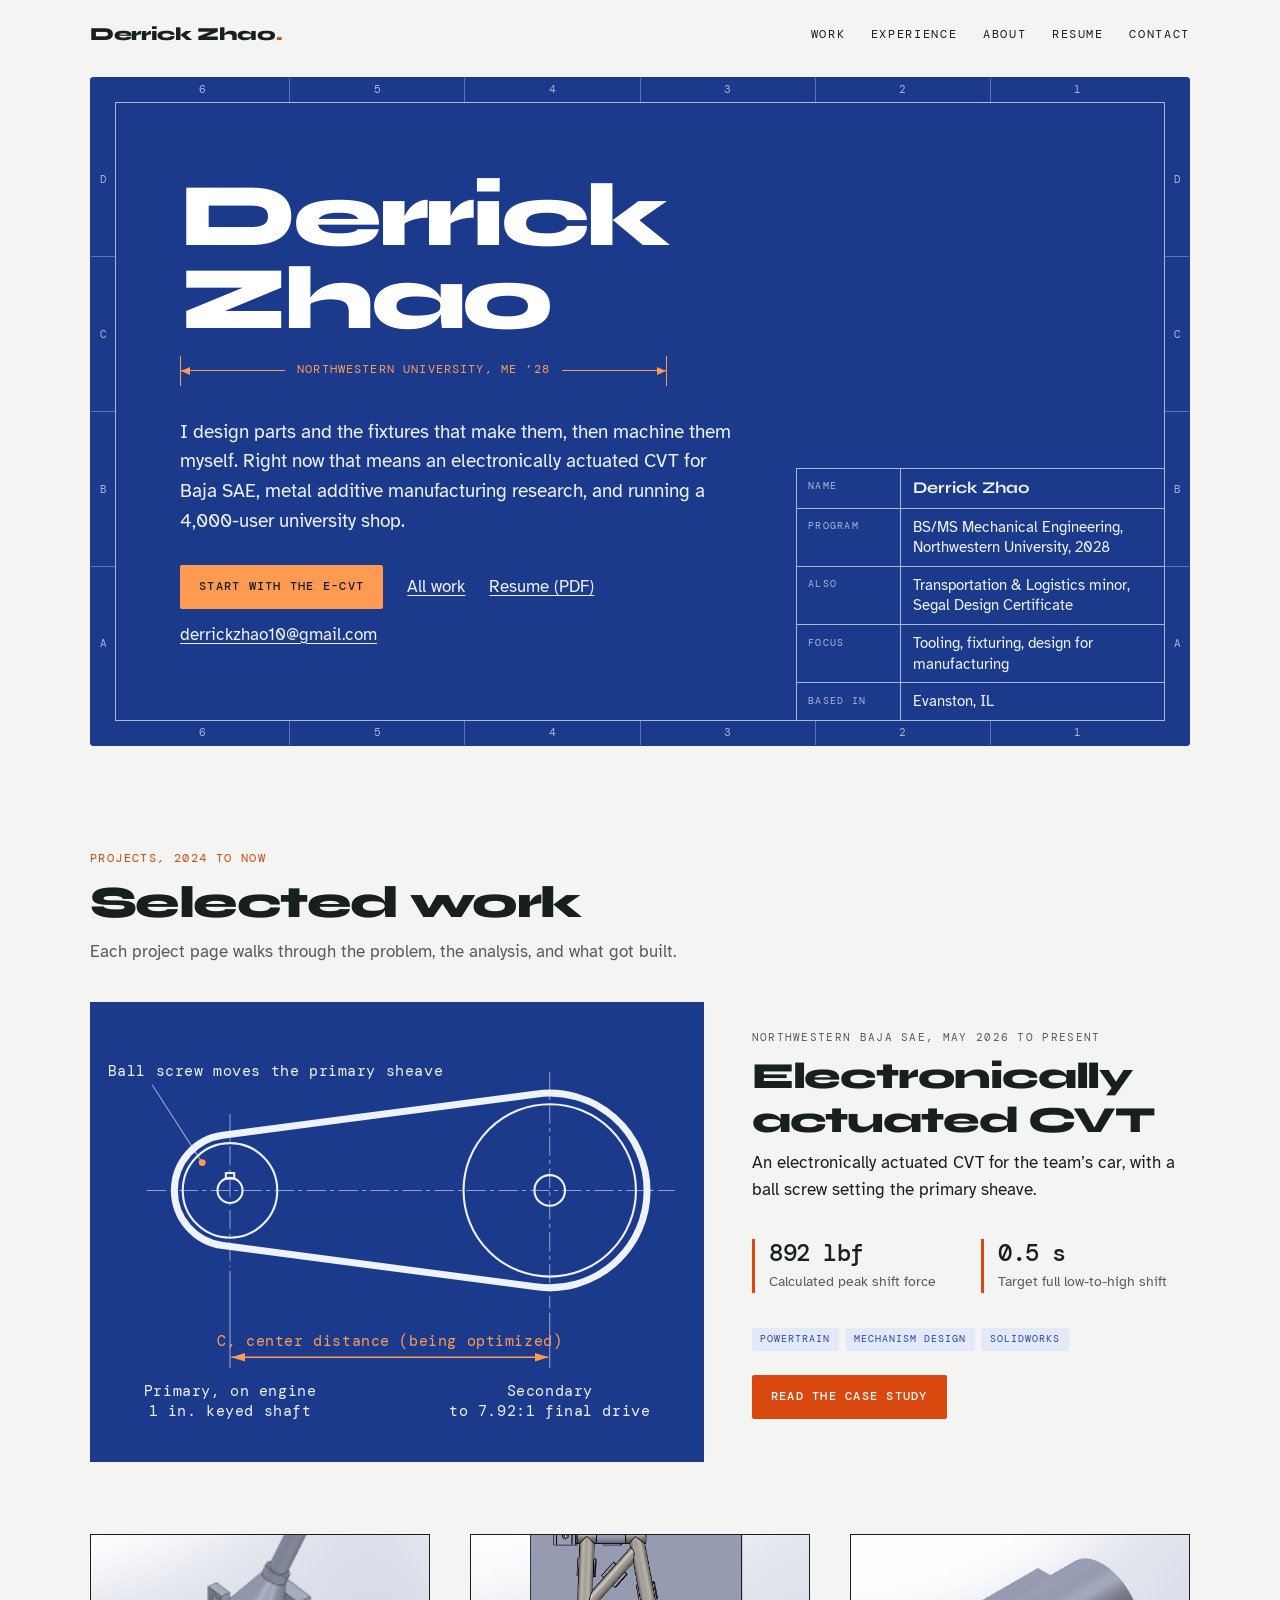
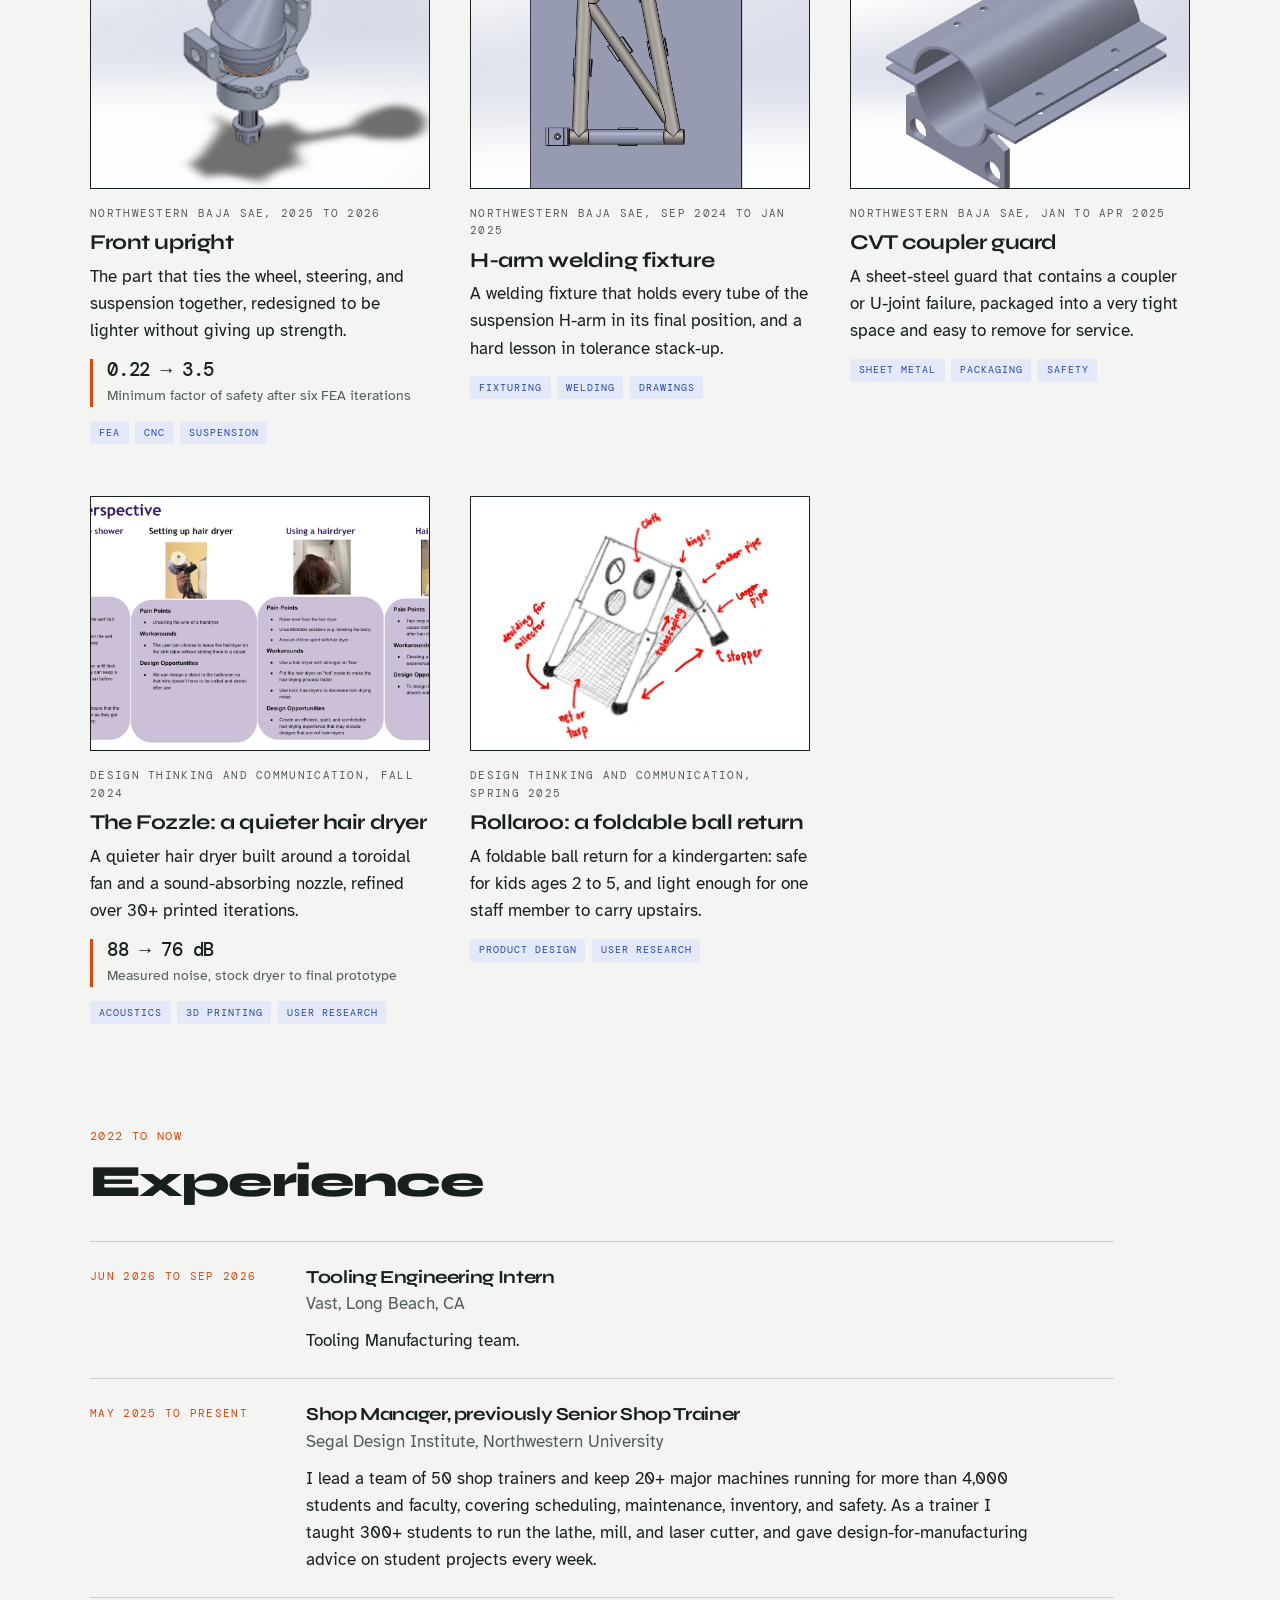
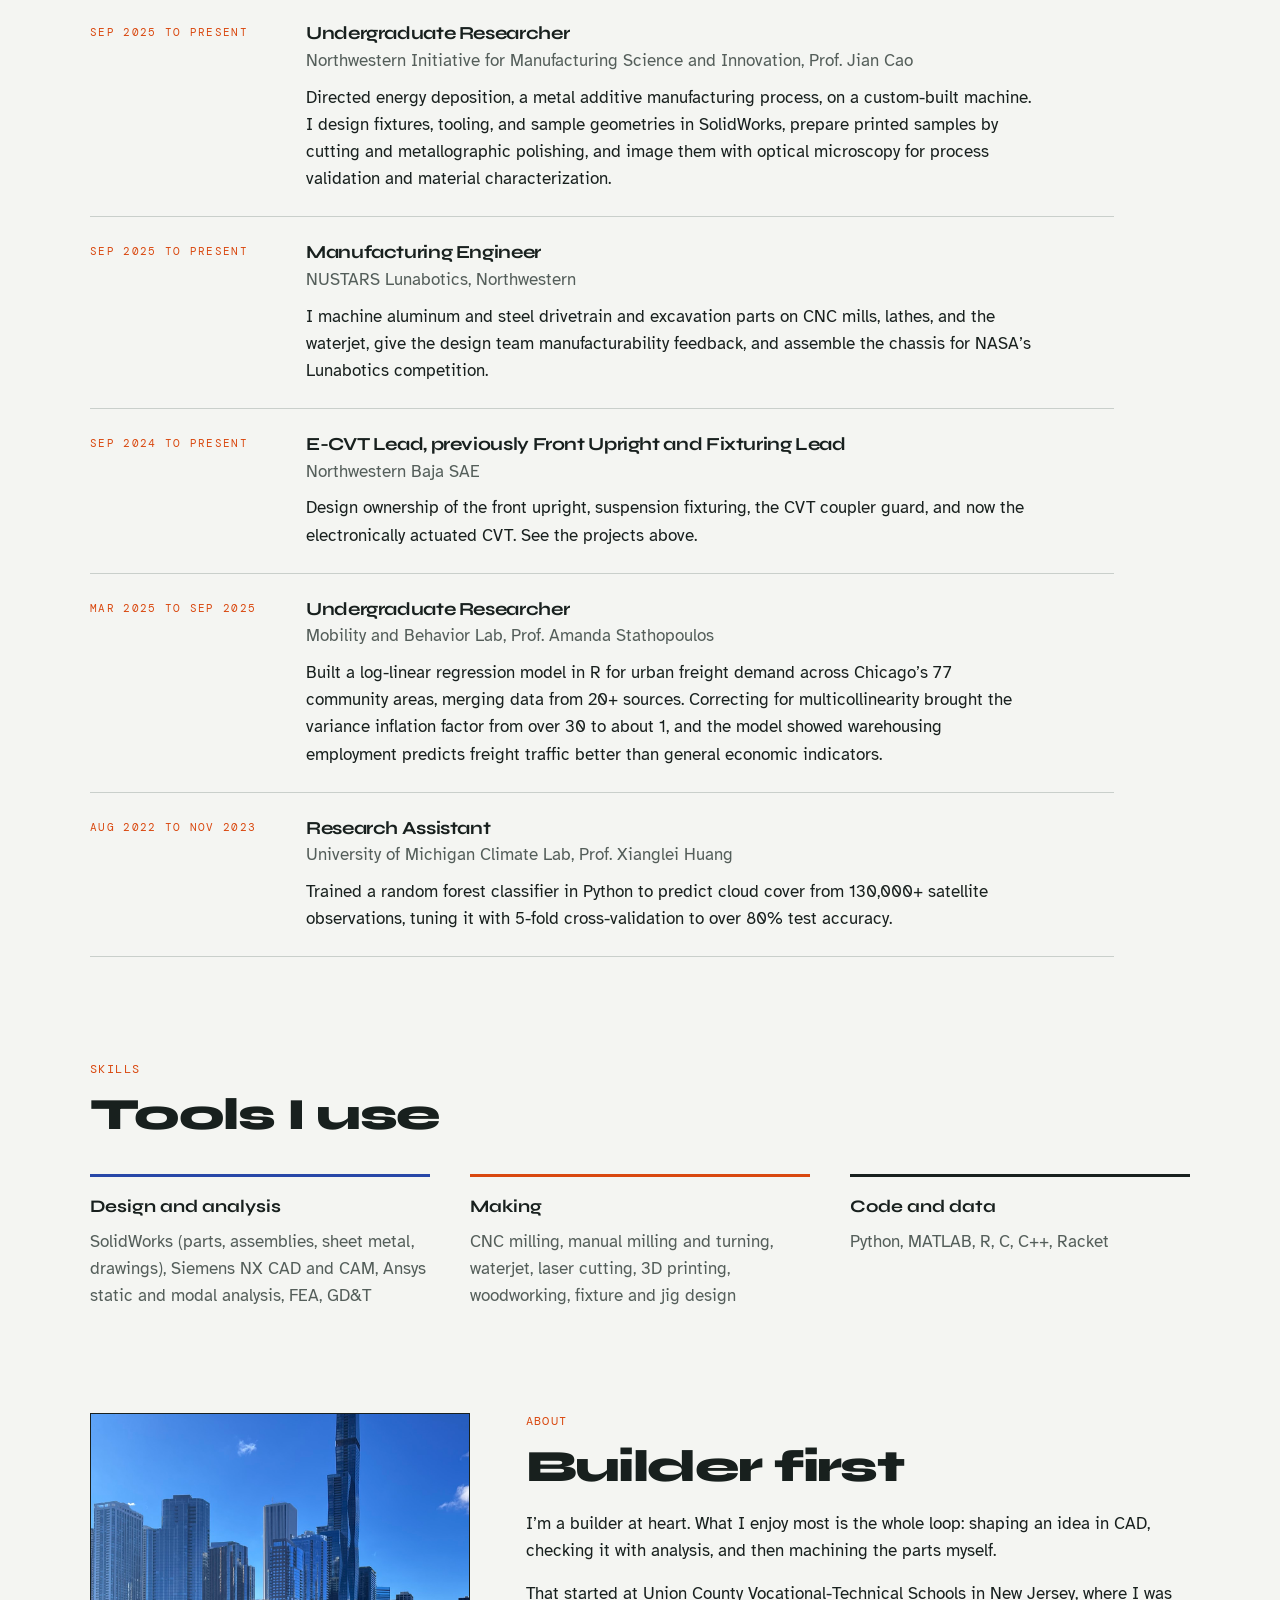
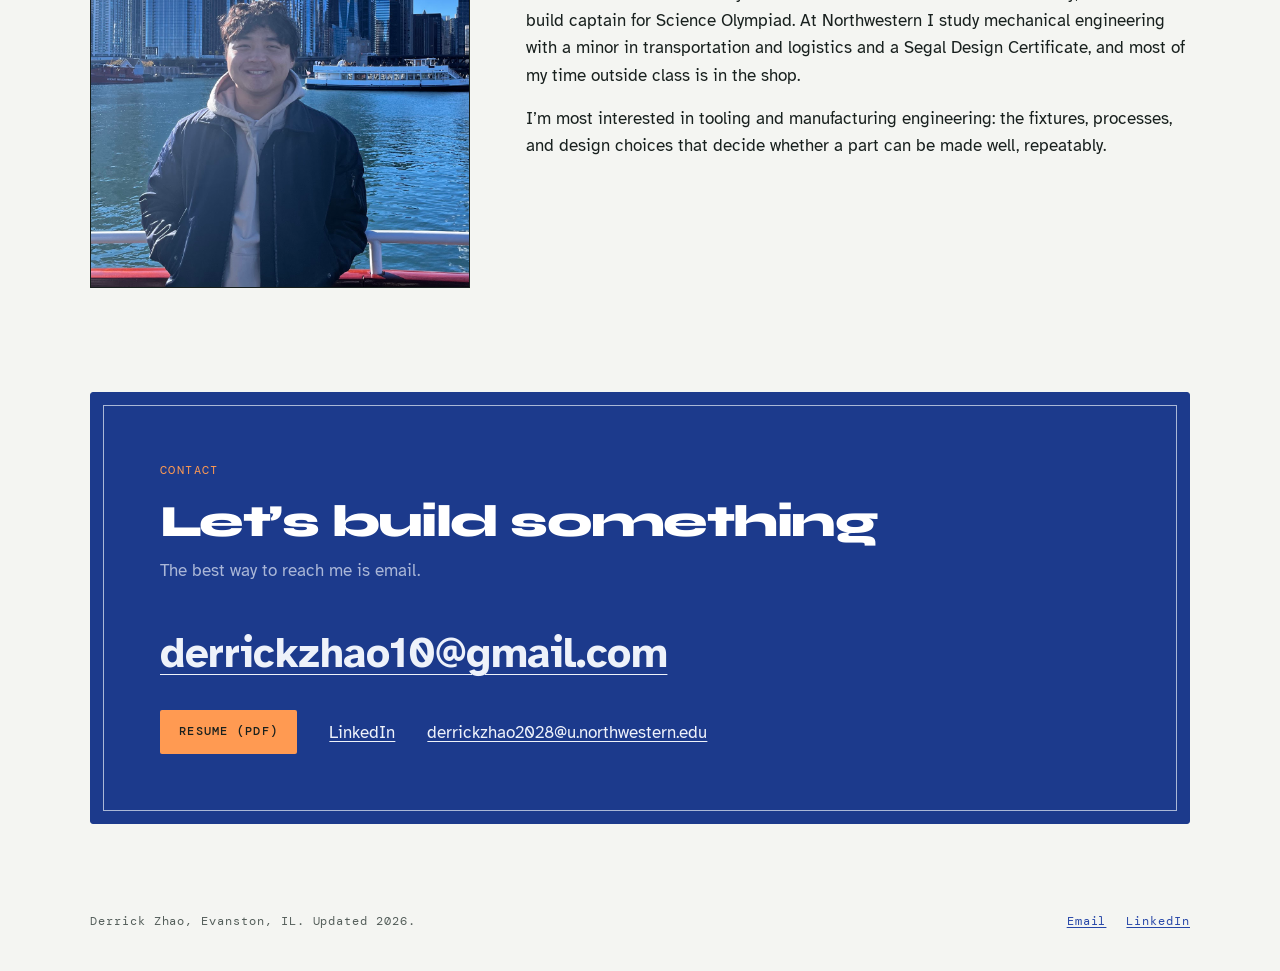
==== commit 1008e496: "Update index.html" ====
--- a/index.html
+++ b/index.html
@@ -48,7 +48,7 @@
       </div>
       <dl class="title-block">
   <div class="tb-name"><dt>Name</dt><dd>Derrick Zhao</dd></div>
-  <div><dt>Program</dt><dd>BS Mechanical Engineering, Northwestern University, 2028</dd></div>
+  <div><dt>Program</dt><dd>BS/MS Mechanical Engineering, Northwestern University, 2028</dd></div>
   <div><dt>Also</dt><dd>Transportation &amp; Logistics minor, Segal Design Certificate</dd></div>
   <div><dt>Focus</dt><dd>Tooling, fixturing, design for manufacturing</dd></div>
   <div><dt>Based in</dt><dd>Evanston, IL</dd></div>
